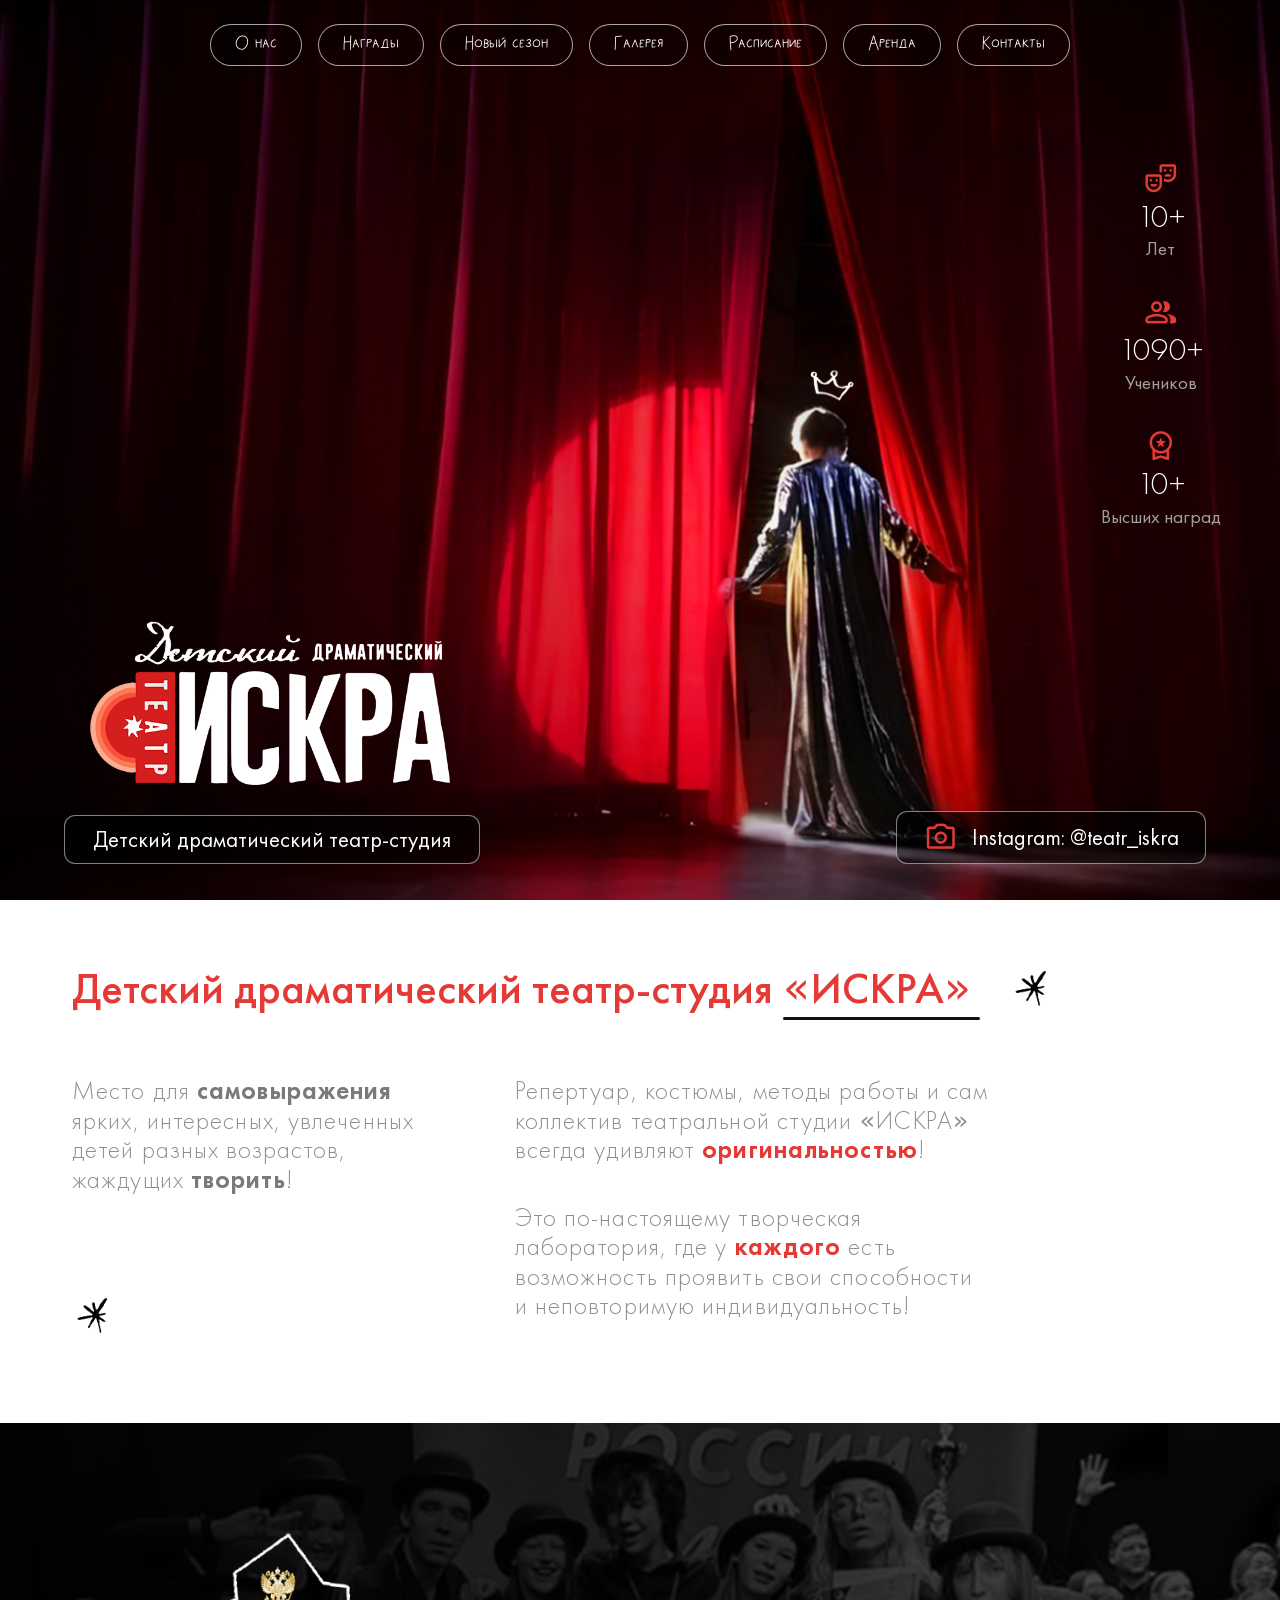
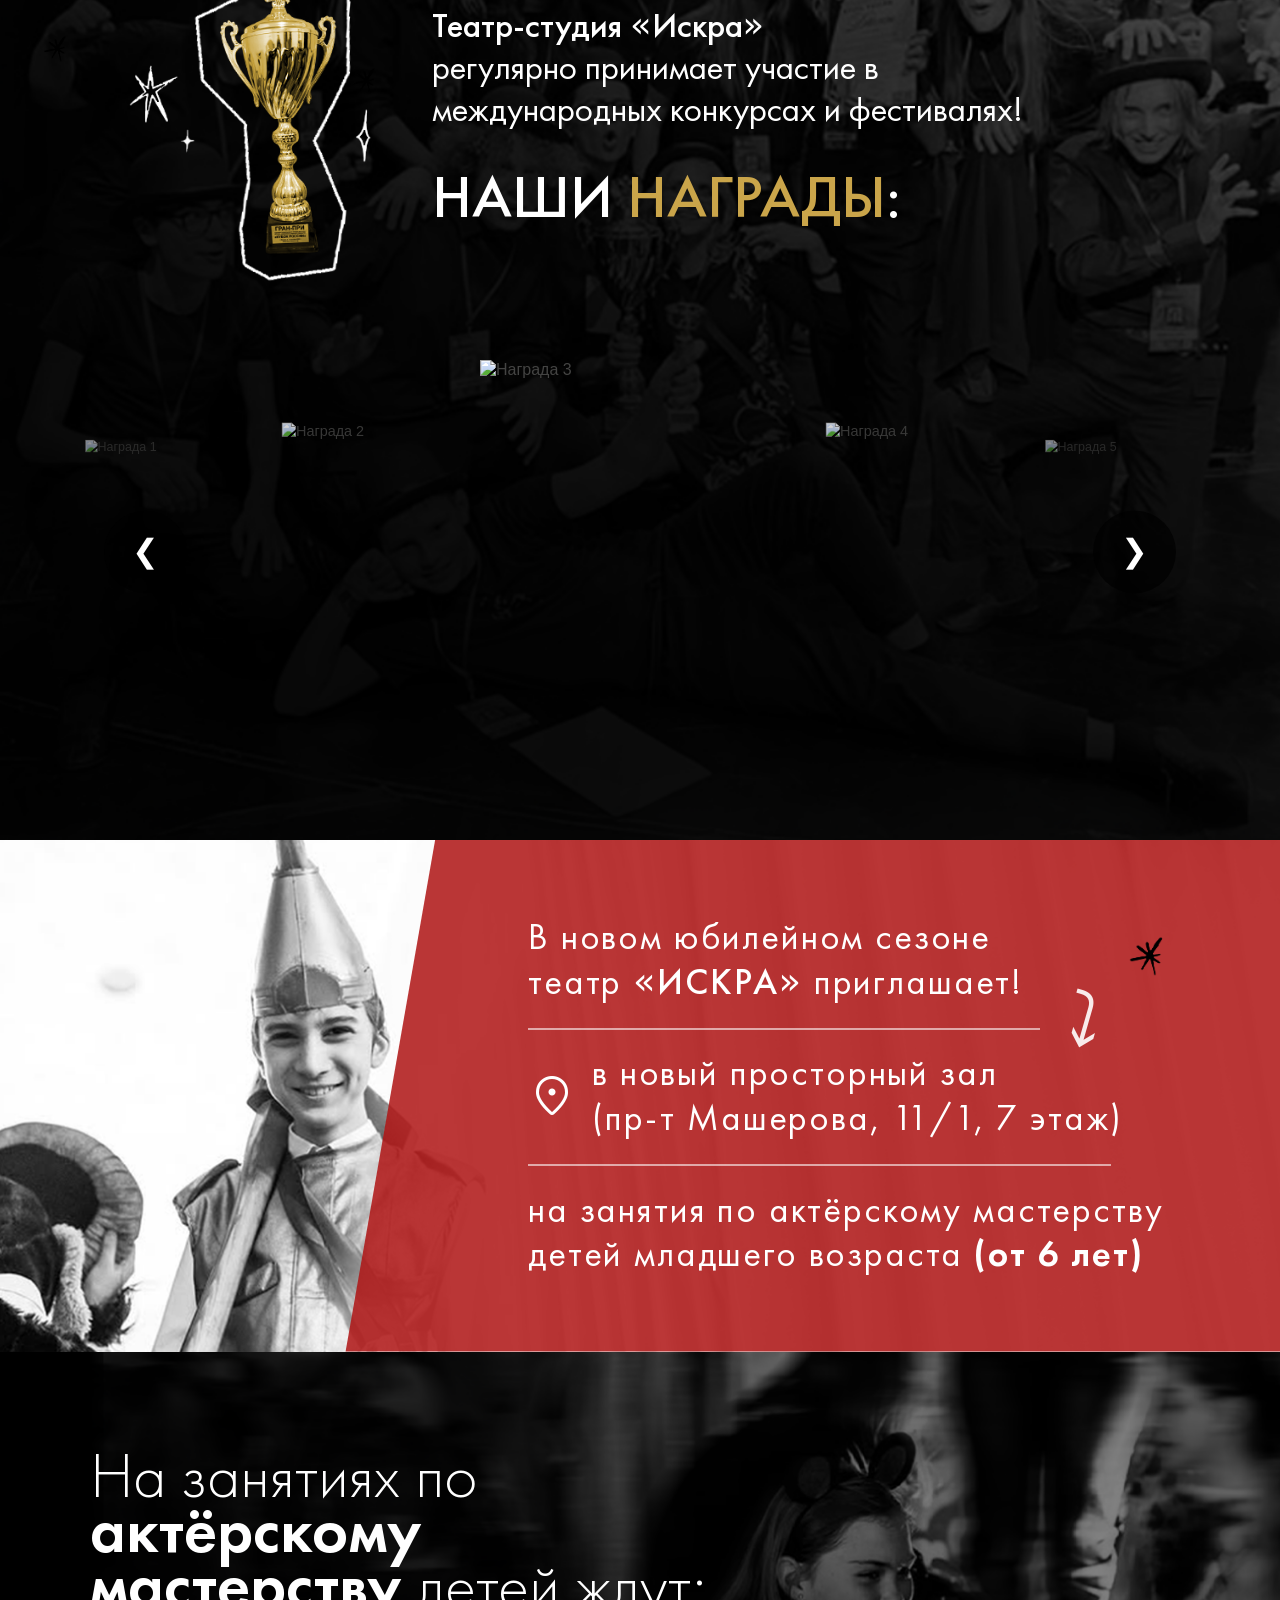
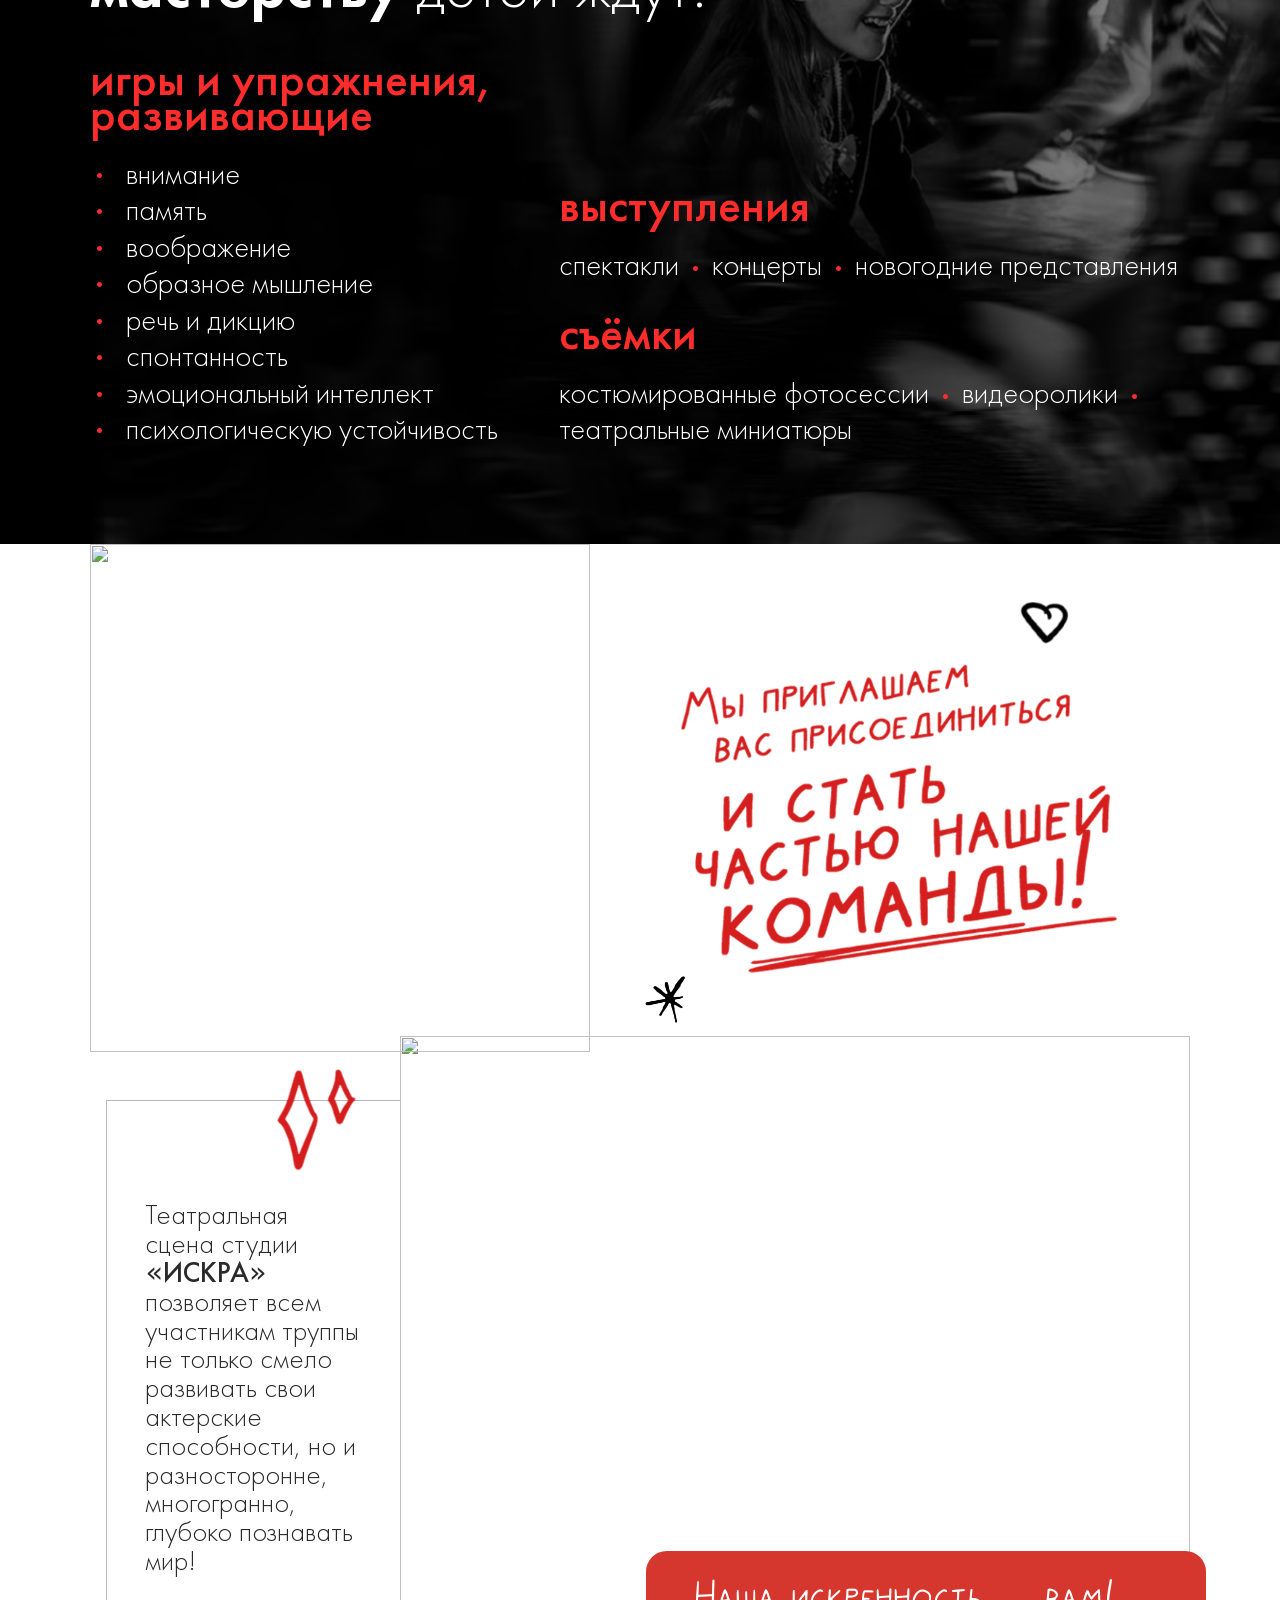
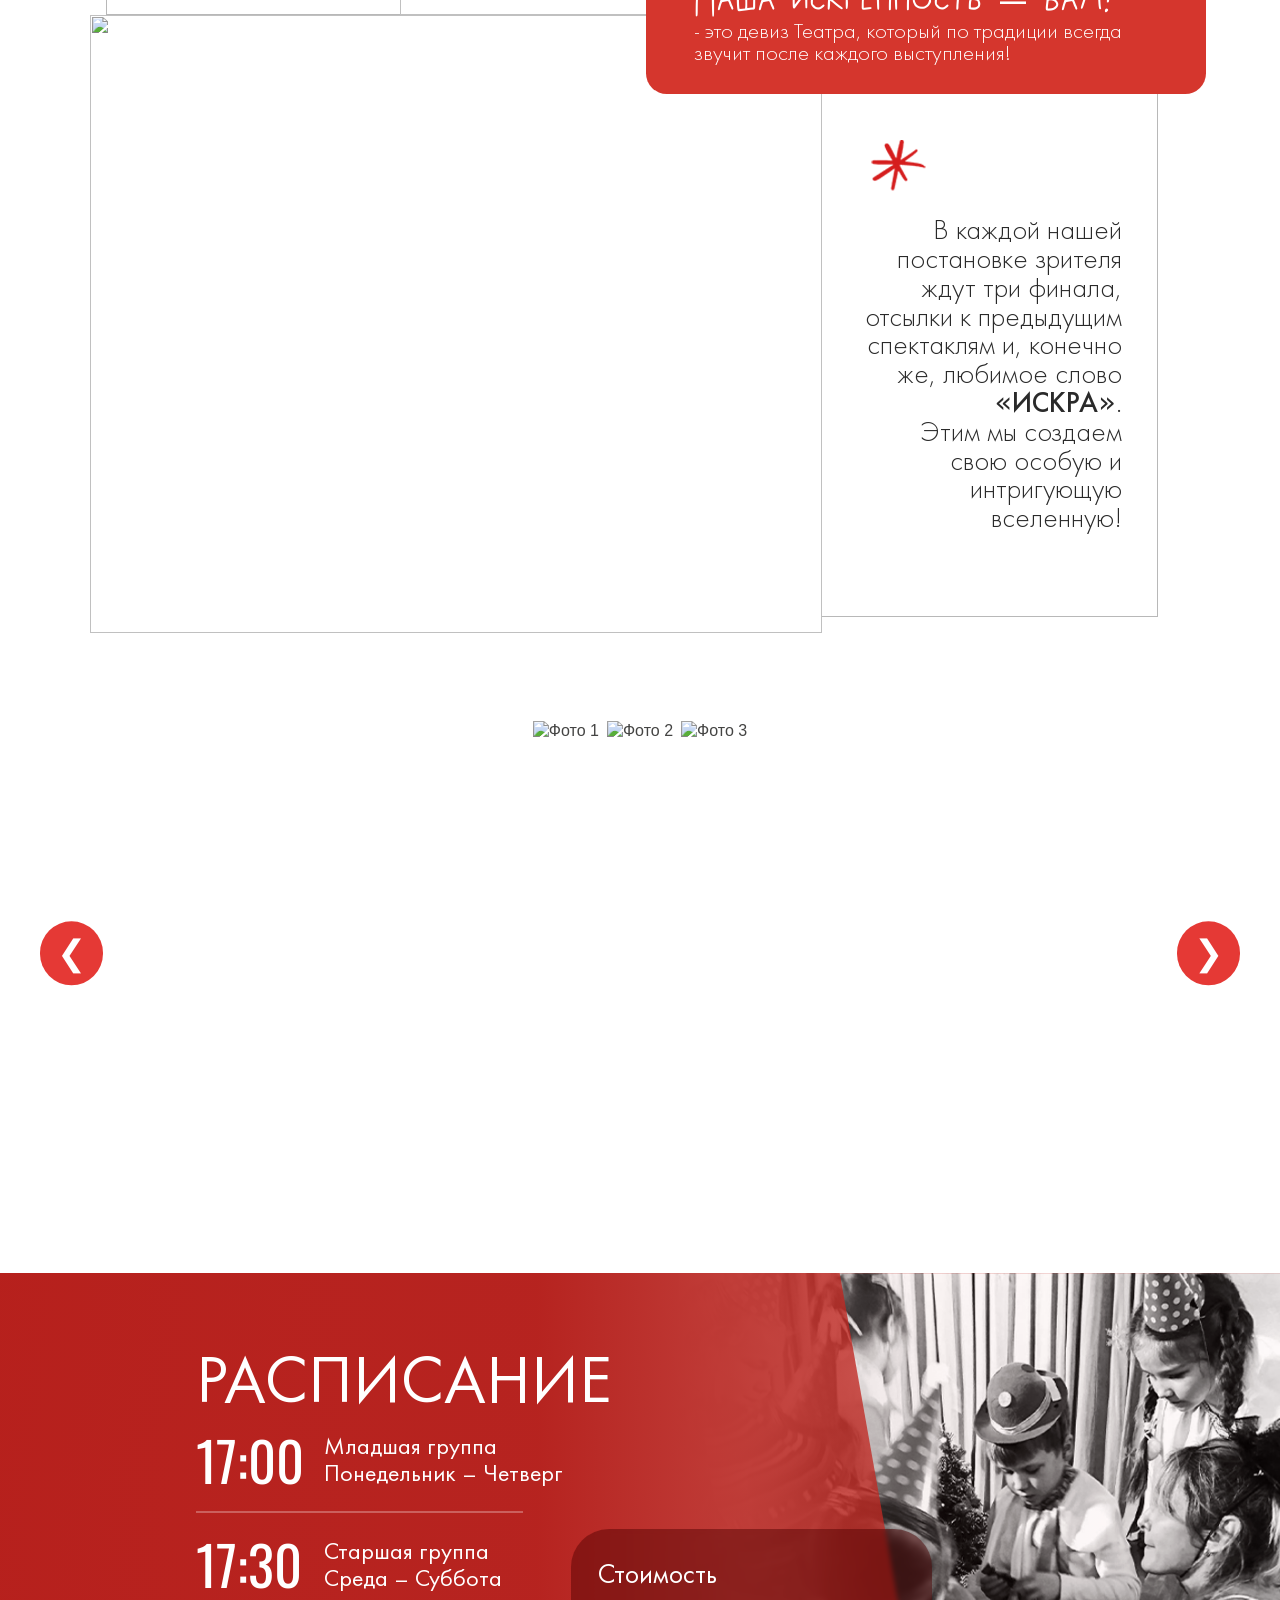
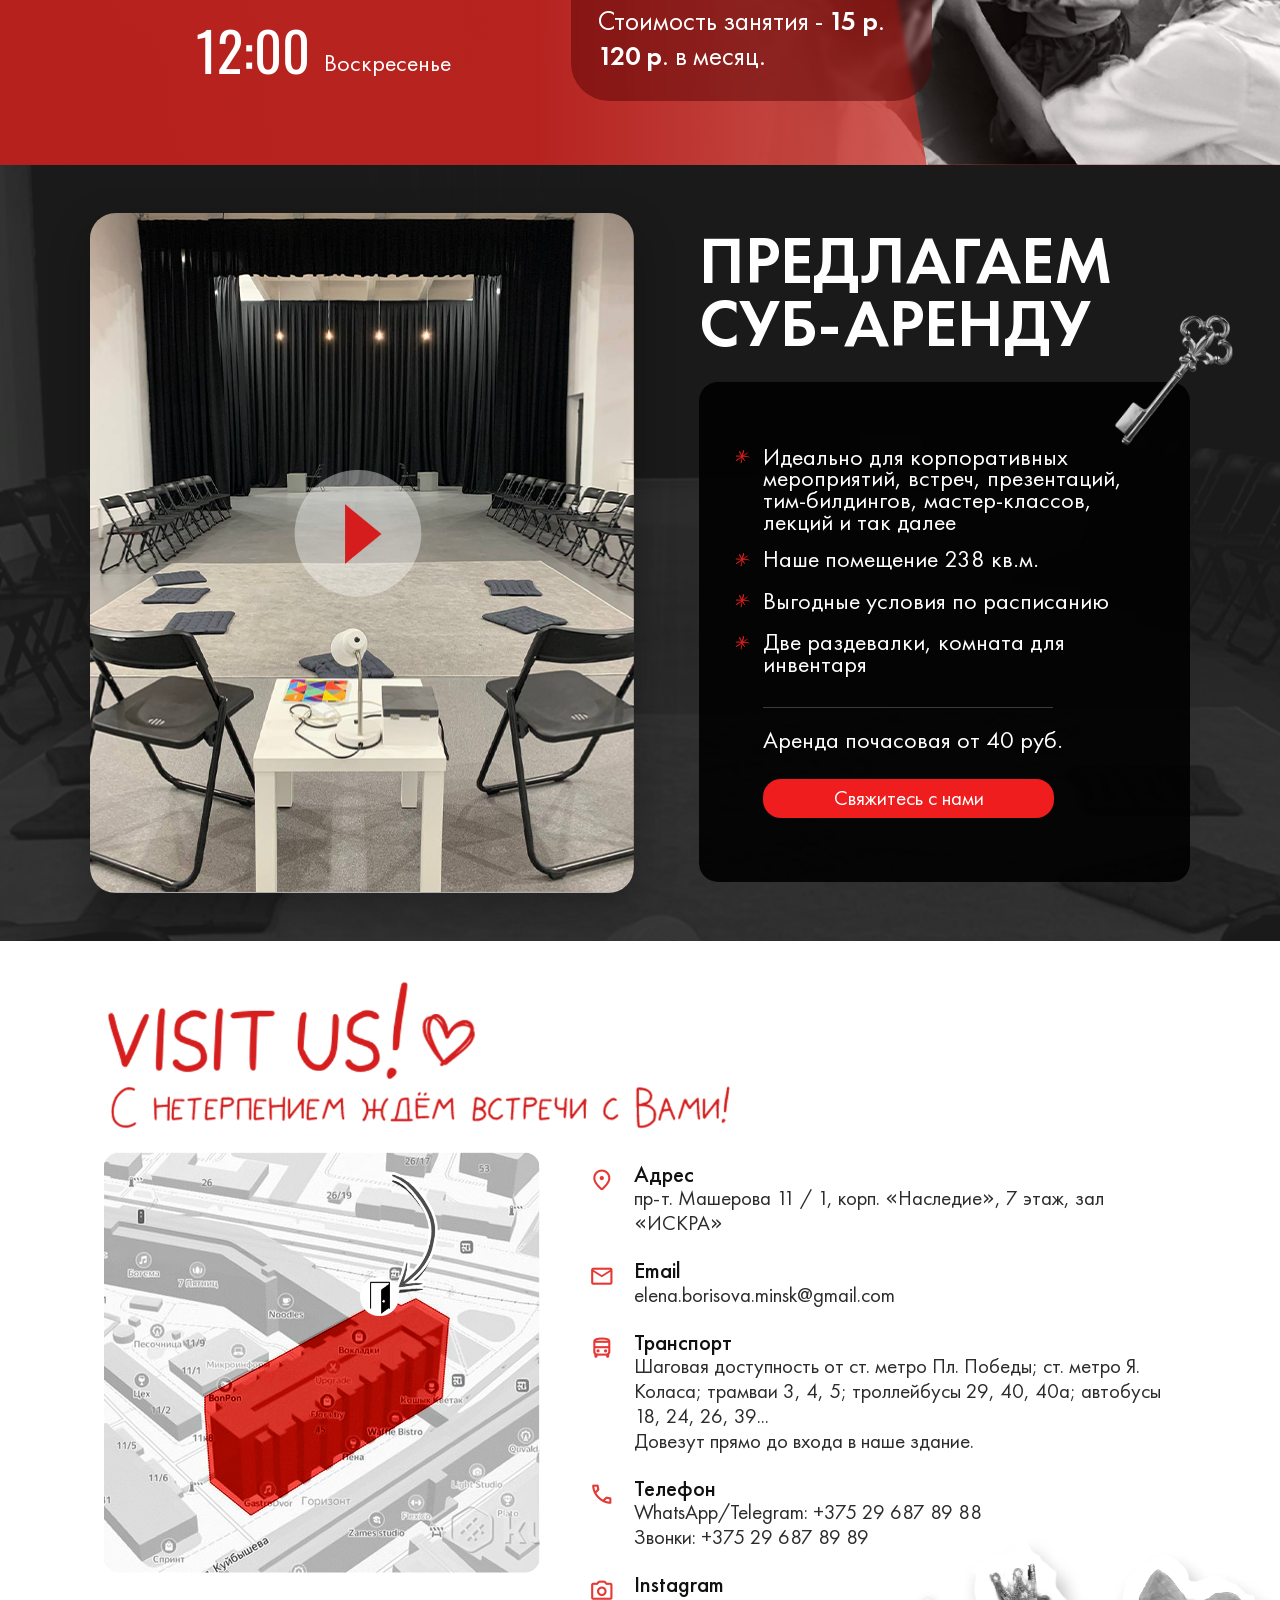
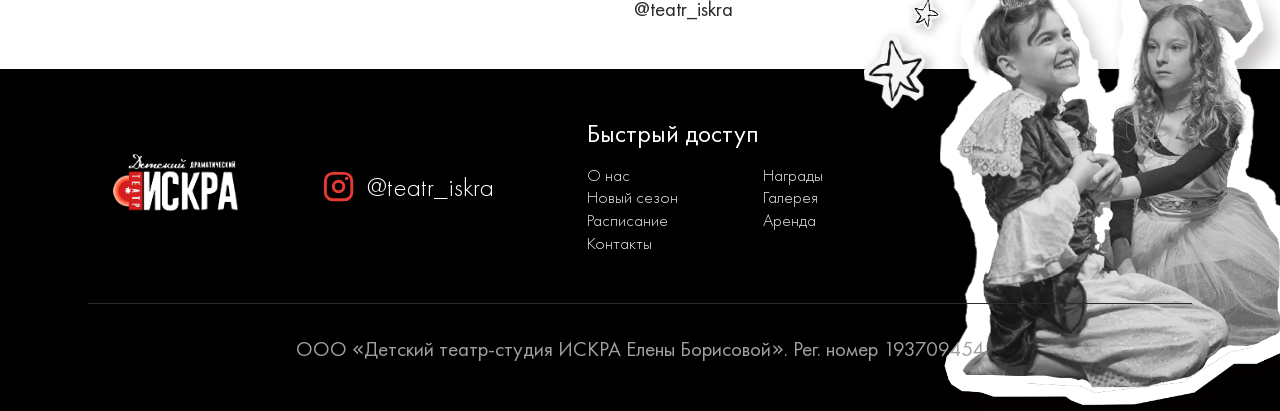
==== index.html @ 6c6f9fc9 "Minor update #28;" ====
<!DOCTYPE html>
<html lang="en">
<head>
    <meta charset="UTF-8">
    <meta name="viewport" content="width=device-width, initial-scale=1.0">

    <!-- SEO: описание, ключевые слова и индексация -->
    <meta name="description" content="Детский драматический театр-студия «ИСКРА» в Минске. Занятия по сценическому мастерству, спектакли, концерты, фотосессии, видеоролики, участие в фестивалях. Адрес: пр-т Машерова 11.">
    <meta name="keywords" content="театр-студия ИСКРА, детский театр Минск, драматическая студия для детей, театральные занятия для детей, театральный детский коллектив, детский драматический театр, детская театральная драматическая студия, детское театральное творчество, детское сценическое искусство, детское театральное развитие, детский театр, занятия театром для детей, детская театральная школа, детская театральная школа-студия, занятия сценическому искусству для детей, куда записать Ребёнка на занятия театром, детский театральный кружок, сценическое мастерство, спектакли для детей, концерты, новогодние представления, фотосессии, видеоролики, театральные миниатюры, актерское мастерство Минск, театральная школа, награды театра, участие в конкурсах и фестивалях, развитие детей дошкольного возраста, развитие детей младшего школьного возраста, кружки для дошкольников Минск, развитие креативности, развитие творческих способностей, развитие коммуникативной компетентности, психологическая устойчивость, развитие уверенности в себе, формирование самооценки, развитие памяти, развитие мышления, развитие речи, умение говорить, выступления на публике, развитие внимания, развитие личности ребенка, развитие коммуникативных способностей, развитие умения общаться, преодолеть трудности ребенка в общении, развитие личности, детские постановки, проспект Машерова 11, детские кружки Минск, творческое развитие детей, театр для подростков, театральная труппа">
    <meta name="robots" content="index, follow">

    <title>ISKRA</title>
    <link rel="icon" href="favicon.ico" type="image/x-icon">
    <link rel="stylesheet" href="style.css">
    <link href="https://fonts.googleapis.com/css2?family=Material+Symbols+Rounded:opsz,wght,FILL,GRAD@24,400,0,0" rel="stylesheet">
    <link href="https://fonts.googleapis.com/css2?family=Manrope:wght@400;600;700&family=Oswald:wght@600;700&display=swap" rel="stylesheet">

    <link rel="preload" href="fonts/FuturaCyrillicBook.ttf" as="font" type="font/ttf" crossorigin>
    <link rel="preload" href="fonts/FuturaCyrillicMedium.ttf" as="font" type="font/ttf" crossorigin>
    <link rel="preload" href="fonts/KoskoBold-Bold.ttf" as="font" type="font/ttf" crossorigin>
</head>
<body>
    <div class="wrapper">
        <header class="topbar" id="topbar">
            <a class="topbar__ig" href="https://instagram.com/teatr_iskra" target="_blank" rel="noopener">
                <span class="topbar__ig-icon mi">photo_camera</span>
                <span class="topbar__ig-text">Instagram: @teatr_iskra</span>
            </a>

            <button
                    class="topbar__menu-btn"
                    id="menuToggle"
                    type="button"
                    aria-label="Открыть меню"
                    aria-expanded="false"
                    aria-controls="mobileMenu"
            >
                <span></span>
                <span></span>
                <span></span>
            </button>
        </header>

        <nav class="topbar__nav" id="mobileMenu" aria-label="Главное меню" hidden>
            <a href="#about">О нас</a>
            <a href="#awards">Награды</a>
            <a href="#invitation">Новый сезон</a>
            <a href="#gallery">Галерея</a>
            <a href="#schedule">Расписание</a>
            <a href="#rent">Аренда</a>
            <a href="#contact">Контакты</a>
        </nav>

        <section class="hero" id="home">
            <div class="hero__inner container">
                <nav class="hero__menu" aria-label="Главное меню">
                    <a href="#about" class="hero__menu-link">О нас</a>
                    <a href="#awards" class="hero__menu-link">Награды</a>
                    <a href="#invitation" class="hero__menu-link">Новый сезон</a>
                    <a href="#gallery" class="hero__menu-link">Галерея</a>
                    <a href="#schedule" class="hero__menu-link">Расписание</a>
                    <a href="#rent" class="hero__menu-link">Аренда</a>
                    <a href="#contact" class="hero__menu-link">Контакты</a>
                </nav>

                <ul class="hero-stats" aria-label="Факты о студии">
                    <li class="stat">
                        <span class="stat__icon mi" aria-hidden="true">theater_comedy</span>
                        <div class="stat__num">10+</div>
                        <div class="stat__label">Лет</div>
                    </li>

                    <li class="stat">
                        <span class="stat__icon mi" aria-hidden="true">group</span>
                        <div class="stat__num">1090+</div>
                        <div class="stat__label">Учеников</div>
                    </li>

                    <li class="stat">
                        <span class="stat__icon mi" aria-hidden="true">workspace_premium</span>
                        <div class="stat__num">10+</div>
                        <div class="stat__label">Высших наград</div>
                    </li>
                </ul>

                <div class="hero-brand">
                    <img class="hero-brand__logo" src="img/logo.png" alt="Детский драматический театр-студия «ИСКРА»">
                    <div class="hero-brand__tag chip-xl">Детский драматический театр-студия</div>
                </div>

                <a href="https://instagram.com/teatr_iskra" target="_blank" rel="noopener" class="hero-social chip-xl">
                    <span class="hero-social__icon mi">photo_camera</span>
                    <span>Instagram: @teatr_iskra</span>
                </a>
            </div>
        </section>

        <section class="about" id="about">
            <div class="container">
                <div class="about__title-wrap">
                    <h2 class="about__title">Детский драматический театр-студия <span class="about__title-accent">«ИСКРА»</span>
                        <img class="about__star about__star--top" src="img/star.png" alt="" aria-hidden="true">
                    </h2>
                </div>

                <div class="about__content">
                    <div class="about__col about__col--left">
                        <p>
                            Место для <strong>самовыражения</strong><br>
                            ярких, интересных, увлеченных<br>
                            детей разных возрастов,<br>
                            жаждущих <strong>творить</strong>!
                        </p>
                    </div>

                    <div class="about__col about__col--right">
                        <p>
                            Репертуар, костюмы, методы работы и сам<br>
                            коллектив театральной студии «ИСКРА»<br>
                            всегда удивляют <span class="about__text-accent">оригинальностью</span>!
                        </p>

                        <p>
                            Это по-настоящему творческая<br>
                            лаборатория, где у <span class="about__text-accent">каждого</span> есть<br>
                            возможность проявить свои способности<br>
                            и неповторимую индивидуальность!
                        </p>
                    </div>

                    <div class="about__art">
                        <img class="about__lamp" src="img/IskraFlashlightVol3.png" alt="" aria-hidden="true">
                    </div>

                    <img class="about__star about__star--bottom" src="img/star.png" alt="" aria-hidden="true">
                </div>
            </div>
        </section>

        <section class="awards" id="awards">
            <div class="container">
                <div class="awards__inner">
                    <div class="awards__top">
                        <div class="awards__cup-wrap">
                            <img class="awards__cup" src="img/cup.png" alt="" aria-hidden="true">
                            <img class="awards__spark awards__spark--left" src="img/star.png" alt="" aria-hidden="true">
                            <img class="awards__spark awards__spark--right" src="img/star.png" alt="" aria-hidden="true">
                        </div>

                        <div class="awards__text">
                            <p class="awards__lead"><span>Театр-студия «Искра»</span><br>
                                регулярно принимает участие в<br>
                                международных конкурсах и фестивалях!
                            </p>
                            <h2 class="awards__title">НАШИ <span>НАГРАДЫ</span>:</h2>
                        </div>
                    </div>
                    <div class="awards__carousel-wrap">
                        <button class="awards__arrow awards__arrow--prev" type="button" aria-label="Предыдущая награда">
                            &#10094;
                        </button>

                        <div class="awards__carousel" id="awardsCarousel">
                            <div class="awards__track" id="awardsTrack">
                                <img src="img/11.jpg" alt="Награда 1" class="awards__slide">
                                <img src="img/12.jpg" alt="Награда 2" class="awards__slide">
                                <img src="img/13.jpg" alt="Награда 3" class="awards__slide">
                                <img src="img/14.jpg" alt="Награда 4" class="awards__slide">
                                <img src="img/15.jpg" alt="Награда 5" class="awards__slide">
                                <img src="img/16.jpg" alt="Награда 6" class="awards__slide">
                                <img src="img/17.jpg" alt="Награда 7" class="awards__slide">
                                <img src="img/18.jpg" alt="Награда 8" class="awards__slide">
                                <img src="img/19.jpg" alt="Награда 9" class="awards__slide">
                                <img src="img/20.jpg" alt="Награда 10" class="awards__slide">
                                <img src="img/21.jpg" alt="Награда 11" class="awards__slide">
                            </div>
                        </div>

                        <button class="awards__arrow awards__arrow--next" type="button" aria-label="Следующая награда">
                            &#10095;
                        </button>
                    </div>
                </div>
            </div>
        </section>

        <section class="invitation" id="invitation">
            <div class="container">
                <div class="invitation__content">
                    <div class="invitation__text">
                        <img class="invitation__star" src="img/star.png" alt="" aria-hidden="true">
                        В новом юбилейном сезоне<br>
                        театр <span>«ИСКРА»</span> приглашает!
                        <div class="invitation__arrow" aria-hidden="true">⤵</div>
                    </div>

                    <div class="invitation__divider"></div>

                    <div class="invitation__location">
                        <span class="invitation__location-icon mi">location_on</span>
                        <div class="invitation__text">
                            в новый просторный зал<br>
                            (пр-т Машерова, 11/1, 7 этаж)
                        </div>
                    </div>

                    <div class="invitation__divider wide"></div>

                    <div class="invitation__text">
                        на занятия по актёрскому мастерству<br>
                        детей младшего возраста <strong>(от 6 лет)</strong>
                    </div>
                </div>
            </div>
        </section>

        <section class="invitation2" id="invitation2">
            <div class="container">
                <div class="invitation2__grid">
                    <div class="invitation2__cell invitation2__cell--title">
                        <h2 class="invitation2__title">
                            На занятиях по<br>
                            <strong>актёрскому<br> мастерству</strong> детей ждут:
                        </h2>
                    </div>

                    <div class="invitation2__cell invitation2__cell--left">
                        <h3 class="invitation2__subtitle">игры и упражнения,<br> развивающие</h3>

                        <ul class="invitation2__list">
                            <li>внимание</li>
                            <li>память</li>
                            <li>воображение</li>
                            <li>образное мышление</li>
                            <li>речь и дикцию</li>
                            <li>спонтанность</li>
                            <li>эмоциональный интеллект</li>
                            <li>психологическую устойчивость</li>
                        </ul>
                    </div>

                    <div class="invitation2__cell invitation2__cell--right">
                        <div class="invitation2__group">
                            <h3 class="invitation2__subtitle">выступления</h3>
                            <p class="invitation2__inline">
                                спектакли <span>•</span> концерты <span>•</span> новогодние представления
                            </p>
                        </div>

                        <div class="invitation2__group">
                            <h3 class="invitation2__subtitle">съёмки</h3>
                            <p class="invitation2__inline">
                                костюмированные фотосессии <span>•</span> видеоролики <span>•</span> театральные миниатюры
                            </p>
                        </div>
                    </div>
                </div>
            </div>
        </section>

        <section class="invitation3" id="invitation3">
            <div class="container">
                <div class="invitation3__grid grid_1">
                    <div class="invitation3__photo invitation3__photo--top">
                        <img src="img/IskraPhoto3.jpg" alt="">
                    </div>

                    <div class="invitation3__hero">
                        <img class="invitation3__title-img" src="img/titleInv.png" alt="Мы приглашаем вас присоединиться и стать частью нашей команды!">
                        <img class="invitation3__heart" src="img/heart.png" alt="" aria-hidden="true">
                        <img class="invitation3__star invitation3__star--black" src="img/star.png" alt="" aria-hidden="true">
                    </div>
                </div>

                <div class="invitation3__grid grid_2">
                    <div class="invitation3__card invitation3__card--left">
                        <img class="invitation3__rombs" src="img/2rombs.png" alt="" aria-hidden="true">
                        <div class="invitation3__card-text invitation3__card-text--left">
                            Театральная сцена студии <b>«ИСКРА»</b> позволяет всем участникам труппы не только смело развивать свои актерские способности, но и разносторонне, многогранно, глубоко познавать мир!
                        </div>
                    </div>

                    <div class="invitation3__photo invitation3__photo--middle">
                        <img src="img/IskraPhoto9.jpg" alt="">
                    </div>
                </div>

                <div class="invitation3__grid grid_4">
                    <div class="invitation3__pool"></div>
                    <div class="invitation3__banner">
                        <div class="invitation3__banner-title">Наша искренность — вам!</div>
                        <div class="invitation3__banner-text">- это девиз Театра, который по традиции всегда звучит после каждого выступления!</div>
                    </div>
                </div>

                <div class="invitation3__grid grid_3">
                    <div class="invitation3__photo invitation3__photo--bottom">
                        <img src="img/IskraPhoto13.jpg" alt="">
                    </div>

                    <div class="invitation3__card invitation3__card--right">
                        <img class="invitation3__star invitation3__star--red" src="img/star-red.png" alt="" aria-hidden="true">
                        <div class="invitation3__card-text invitation3__card-text--right">
                            В каждой нашей постановке зрителя ждут три финала, отсылки к предыдущим спектаклям и, конечно же, любимое слово <b>«ИСКРА»</b>.<br>
                            Этим мы создаем свою особую и интригующую вселенную!
                        </div>
                    </div>
                </div>
            </div>
        </section>

        <section class="gallery" id="gallery">
            <div class="container">
                <div class="gallery__viewport-wrap">
                    <button class="gallery__arrow gallery__arrow--prev" type="button" aria-label="Предыдущее фото">
                        &#10094;
                    </button>

                    <div class="gallery__viewport">
                        <div class="gallery__track" id="galleryTrack">
                            <img src="img/IskraPhoto1.jpg" alt="Фото 1" class="gallery__slide">
                            <img src="img/IskraPhoto2.jpg" alt="Фото 2" class="gallery__slide">
                            <img src="img/IskraPhoto3.jpg" alt="Фото 3" class="gallery__slide">
                            <img src="img/IskraPhoto4.jpg" alt="Фото 4" class="gallery__slide">
                            <img src="img/IskraPhoto5.jpg" alt="Фото 5" class="gallery__slide">
                            <img src="img/IskraPhoto6.jpg" alt="Фото 6" class="gallery__slide">
                            <img src="img/IskraPhoto7.jpg" alt="Фото 7" class="gallery__slide">
                            <img src="img/IskraPhoto8.jpg" alt="Фото 8" class="gallery__slide">
                            <img src="img/IskraPhoto9.jpg" alt="Фото 9" class="gallery__slide">
                            <img src="img/IskraPhoto10.jpg" alt="Фото 10" class="gallery__slide">
                            <img src="img/IskraPhoto11.jpg" alt="Фото 11" class="gallery__slide">
                            <img src="img/IskraPhoto12.jpg" alt="Фото 12" class="gallery__slide">
                            <img src="img/IskraPhoto13.jpg" alt="Фото 13" class="gallery__slide">
                            <img src="img/IskraPhoto14.jpg" alt="Фото 14" class="gallery__slide">
                            <img src="img/IskraPhoto15.jpg" alt="Фото 15" class="gallery__slide">
                            <img src="img/IskraPhoto16.jpg" alt="Фото 16" class="gallery__slide">
                            <img src="img/IskraPhoto17.jpg" alt="Фото 17" class="gallery__slide">
                            <img src="img/IskraPhoto18.jpg" alt="Фото 18" class="gallery__slide">
                            <img src="img/IskraPhoto19.jpg" alt="Фото 19" class="gallery__slide">
                            <img src="img/IskraPhoto20.jpg" alt="Фото 20" class="gallery__slide">
                            <img src="img/IskraPhoto21.jpg" alt="Фото 21" class="gallery__slide">
                            <img src="img/IskraPhoto22.jpg" alt="Фото 22" class="gallery__slide">
                            <img src="img/IskraPhoto23.jpg" alt="Фото 23" class="gallery__slide">
                            <img src="img/IskraPhoto24.jpg" alt="Фото 24" class="gallery__slide">
                            <img src="img/IskraPhoto25.jpg" alt="Фото 25" class="gallery__slide">
                            <img src="img/IskraPhoto26.jpg" alt="Фото 26" class="gallery__slide">
                            <img src="img/IskraPhoto27.jpg" alt="Фото 27" class="gallery__slide">
                            <img src="img/IskraPhoto28.jpg" alt="Фото 28" class="gallery__slide">
                            <img src="img/IskraPhoto29.jpg" alt="Фото 29" class="gallery__slide">
                            <img src="img/IskraPhoto30.jpg" alt="Фото 30" class="gallery__slide">
                        </div>
                    </div>

                    <button class="gallery__arrow gallery__arrow--next" type="button" aria-label="Следующее фото">
                        &#10095;
                    </button>
                </div>
            </div>
        </section>

        <section class="schedule" id="schedule">
            <div class="container">
                <h2 class="schedule__title">РАСПИСАНИЕ</h2>

                <div class="schedule__row schedule__row--wide">
                    <div class="schedule__time">17:00</div>
                    <div class="schedule__text">
                        Младшая группа<br>Понедельник – Четверг
                    </div>
                </div>

                <div class="schedule__divider"></div>

                <div class="schedule__row">
                    <div class="schedule__time">17:30</div>
                    <div class="schedule__text">
                        Старшая группа<br>Среда – Суббота
                    </div>
                </div>

                <div class="schedule__row">
                    <div class="schedule__time">12:00</div>
                    <div class="schedule__text"><br>Воскресенье</div>
                </div>

                <div class="schedule__price">
                    <div class="schedule__price-title">Стоимость</div>
                    <div class="schedule__price-text">
                        Стоимость занятия - <b>15 р</b>.<br>
                        <b>120 р</b>. в месяц.
                    </div>
                </div>
            </div>
        </section>

        <section class="rent" id="rent">
            <div class="container">
                <div class="rent__grid">
                    <div class="rent__media">
                        <video class="rent__video"
                            id="rentVideo"
                            src="img/Zal.mp4"
                            poster="img/Zal-poster.png"
                            preload="metadata"
                            playsinline
                        ></video>

                        <button class="rent__play" id="rentPlay" type="button" aria-label="Воспроизвести видео">
                            <span class="rent__play-circle"></span>
                        </button>
                    </div>

                    <div class="rent__content">
                        <h2 class="rent__title">ПРЕДЛАГАЕМ<br>СУБ-АРЕНДУ</h2>

                        <div class="rent__card">
                            <img class="rent__key" src="img/key.png" alt="" aria-hidden="true">

                            <ul class="rent__list">
                                <li>
                                    <img src="img/star-red.png" alt="" aria-hidden="true">
                                    <span>Идеально для корпоративных мероприятий, встреч, презентаций, тим-билдингов, мастер-классов, лекций и так далее</span>
                                </li>
                                <li>
                                    <img src="img/star-red.png" alt="" aria-hidden="true">
                                    <span>Наше помещение 238 кв.м.</span>
                                </li>
                                <li>
                                    <img src="img/star-red.png" alt="" aria-hidden="true">
                                    <span>Выгодные условия по расписанию</span>
                                </li>
                                <li>
                                    <img src="img/star-red.png" alt="" aria-hidden="true">
                                    <span>Две раздевалки, комната для инвентаря</span>
                                </li>
                            </ul>

                            <div class="rent__divider"></div>

                            <div class="rent__price">Аренда почасовая от 40 руб.</div>

                            <a href="#contact" class="rent__button">Свяжитесь с нами</a>
                        </div>
                    </div>
                </div>
            </div>
        </section>

        <section class="contact" id="contact">
            <div class="container">
                <div class="contact__header">
                    <img class="contact__title-img" src="img/visitus.png" alt="Visit us!">
                    <img class="contact__subtitle-img" src="img/subtitle.png" alt="С нетерпением ждём встречи с Вами!">
                </div>

                <div class="contact__grid">
                    <div class="contact__map-wrap">
                        <img class="contact__map" src="img/address.png" alt="Схема проезда к театру-студии ИСКРА">
                    </div>

                    <div class="contact__info">
                        <div class="contact__item">
                            <span class="contact__icon mi">location_on</span>
                            <div class="contact__item-content">
                                <div class="contact__label">Адрес</div>
                                <div class="contact__text">
                                    пр-т. Машерова 11 / 1, корп. «Наследие», 7 этаж, зал «ИСКРА»
                                </div>
                            </div>
                        </div>

                        <div class="contact__item">
                            <span class="contact__icon mi">mail</span>
                            <div class="contact__item-content">
                                <div class="contact__label">Email</div>
                                <a class="contact__link" href="mailto:elena.borisova.minsk@gmail.com">
                                    elena.borisova.minsk@gmail.com
                                </a>
                            </div>
                        </div>

                        <div class="contact__item">
                            <span class="contact__icon mi">directions_bus</span>
                            <div class="contact__item-content">
                                <div class="contact__label">Транспорт</div>
                                <div class="contact__text">
                                    Шаговая доступность от ст. метро Пл. Победы; ст. метро Я. Коласа;
                                    трамваи 3, 4, 5; троллейбусы 29, 40, 40а; автобусы 18, 24, 26, 39...<br>
                                    Довезут прямо до входа в наше здание.
                                </div>
                            </div>
                        </div>

                        <div class="contact__item">
                            <span class="contact__icon mi">call</span>
                            <div class="contact__item-content">
                                <div class="contact__label">Телефон</div>
                                <div class="contact__text">
                                    WhatsApp/Telegram:
                                    <a class="contact__link small" href="tel:+375296878988">+375 29 687 89 88</a><br>
                                    Звонки:
                                    <a class="contact__link small" href="tel:+375296878989">+375 29 687 89 89</a>
                                </div>
                            </div>
                        </div>

                        <div class="contact__item">
                            <span class="contact__icon mi">photo_camera</span>
                            <div class="contact__item-content">
                                <div class="contact__label">Instagram</div>
                                <a class="contact__link" href="https://instagram.com/teatr_iskra" target="_blank" rel="noopener">
                                    @teatr_iskra
                                </a>
                            </div>
                        </div>
                    </div>
                </div>
            </div>
        </section>

        <div class="footer__decor" aria-hidden="true">
            <img src="img/star-1.png" alt="" class="footer__star footer__star--big">
            <img src="img/star-2.png" alt="" class="footer__star footer__star--small">
            <img src="img/footer-1.png" alt="" class="footer__kids">
        </div>

        <footer class="site-footer">
            <div class="container">
                <div class="footer__top">
                    <div class="footer__brand">
                        <img src="img/logo.png" alt="ИСКРА — логотип" class="footer__logo">
                    </div>

                    <div class="footer__social">
                        <a class="ig" href="https://instagram.com/teatr_iskra" target="_blank" rel="noopener" aria-label="Instagram ИСКРА">
                            <svg width="2.2em" height="2.2em" viewBox="0 0 24 24" aria-hidden="true">
                                <rect x="3" y="3" width="18" height="18" rx="5" ry="5" fill="none" stroke="currentColor" stroke-width="2"/>
                                <circle cx="12" cy="12" r="3.6" fill="none" stroke="currentColor" stroke-width="2"/>
                                <circle cx="17.5" cy="6.5" r="1.2" fill="currentColor"/>
                            </svg>
                        </a>
                        <a class="ig-handle" href="https://instagram.com/teatr_iskra" target="_blank" rel="noopener">@teatr_iskra</a>
                    </div>

                    <nav class="footer__nav" aria-label="Быстрый доступ">
                        <h3 class="footer__title">Быстрый доступ</h3>
                        <ul class="footer__links">
                            <li><a href="#about">О нас</a></li>
                            <li><a href="#awards">Награды</a></li>
                            <li><a href="#invitation">Новый сезон</a></li>
                            <li><a href="#gallery">Галерея</a></li>
                            <li><a href="#schedule">Расписание</a></li>
                            <li><a href="#rent">Аренда</a></li>
                            <li><a href="#contact">Контакты</a></li>
                        </ul>
                    </nav>
                </div>

                <div class="footer__divider" aria-hidden="true"></div>

                <div class="footer__legal">
                    ООО «Детский театр-студия ИСКРА Елены Борисовой».&nbsp;Рег. номер 193709454
                </div>
            </div>
        </footer>
    </div>
    <script>
        (function () {
            const toggle = document.getElementById('menuToggle');
            const mobileMenu = document.getElementById('mobileMenu');

            if (!toggle || !mobileMenu) return;

            function closeMenu() {
                document.body.classList.remove('menu-open');
                toggle.setAttribute('aria-expanded', 'false');
                mobileMenu.hidden = true;
            }

            function openMenu() {
                document.body.classList.add('menu-open');
                toggle.setAttribute('aria-expanded', 'true');
                mobileMenu.hidden = false;
            }

            toggle.addEventListener('click', function () {
                const isOpen = document.body.classList.contains('menu-open');
                if (isOpen) {
                    closeMenu();
                } else {
                    openMenu();
                }
            });

            mobileMenu.querySelectorAll('a').forEach((link) => {
                link.addEventListener('click', function () {
                    closeMenu();
                });
            });

            document.addEventListener('keydown', function (e) {
                if (e.key === 'Escape') {
                    closeMenu();
                }
            });
        })();
    </script>
    <script>
        (function () {
            const track = document.getElementById('awardsTrack');
            if (!track) return;

            let slides = Array.from(track.querySelectorAll('.awards__slide'));
            const prevBtn = document.querySelector('.awards__arrow--prev');
            const nextBtn = document.querySelector('.awards__arrow--next');

            function render() {
                const mobile = window.innerWidth <= 800;

                slides.forEach((slide) => {
                    slide.classList.remove('is-active', 'is-near', 'is-far', 'is-hidden');
                });

                if (mobile) {
                    slides.forEach((slide, index) => {
                        if (index === 1) {
                            slide.classList.add('is-active');   // центральная
                        } else if (index === 0 || index === 2) {
                            slide.classList.add('is-near');     // по одной слева и справа
                        } else {
                            slide.classList.add('is-hidden');
                        }
                    });
                    return;
                }

                // desktop: центр = 3-й элемент массива
                slides.forEach((slide, index) => {
                    if (index === 2) {
                        slide.classList.add('is-active');
                    } else if (index === 1 || index === 3) {
                        slide.classList.add('is-near');
                    } else if (index === 0 || index === 4) {
                        slide.classList.add('is-far');
                    } else {
                        slide.classList.add('is-hidden');
                    }
                });
            }

            function next() {
                slides.push(slides.shift());
                slides.forEach(slide => track.appendChild(slide));
                render();
            }

            function prev() {
                slides.unshift(slides.pop());
                slides.forEach(slide => track.appendChild(slide));
                render();
            }

            nextBtn?.addEventListener('click', next);
            prevBtn?.addEventListener('click', prev);

            window.addEventListener('resize', render);

            render();
        })();
    </script>
    <script>
        (function () {
            const track = document.getElementById('galleryTrack');
            if (!track) return;

            let slides = Array.from(track.querySelectorAll('.gallery__slide'));
            const prevBtn = document.querySelector('.gallery__arrow--prev');
            const nextBtn = document.querySelector('.gallery__arrow--next');

            function render() {
                slides.forEach((slide) => {
                    slide.classList.remove('is-active', 'is-near', 'is-hidden');
                });

                slides.forEach((slide, index) => {
                    if (index === 1) {
                        slide.classList.add('is-active');
                    } else if (index === 0 || index === 2) {
                        slide.classList.add('is-near');
                    } else {
                        slide.classList.add('is-hidden');
                    }
                });
            }

            function next() {
                slides.push(slides.shift());
                slides.forEach(slide => track.appendChild(slide));
                render();
            }

            function prev() {
                slides.unshift(slides.pop());
                slides.forEach(slide => track.appendChild(slide));
                render();
            }

            nextBtn?.addEventListener('click', next);
            prevBtn?.addEventListener('click', prev);

            render();
        })();
    </script>
    <script>
        (function () {
            const video = document.getElementById('rentVideo');
            const playBtn = document.getElementById('rentPlay');
            const media = playBtn?.closest('.rent__media');

            if (!video || !playBtn || !media) return;

            playBtn.addEventListener('click', async function () {
                try {
                    video.setAttribute('controls', 'controls');
                    await video.play();
                    media.classList.add('is-playing');
                } catch (e) {
                    console.error('Не удалось запустить видео', e);
                }
            });

            video.addEventListener('pause', function () {
                if (video.currentTime < 0.2 || video.ended) {
                    media.classList.remove('is-playing');
                }
            });

            video.addEventListener('ended', function () {
                media.classList.remove('is-playing');
            });
        })();
    </script>
</body>
</html>
---- style.css ----
html {
    font-size: 1em;
}
@media (max-width: 1024px) {
    html { font-size: 0.825em; }
}
@media (max-width: 800px) {
    html { font-size: 0.785em; }
}
@media (max-width: 600px) {
    html { font-size: 0.725em; }
}

/* ===== Futura Cyrillic (семейство с весами) ===== */
@font-face {
    font-family: "FuturaCyrillic";
    src: url("fonts/FuturaCyrillicLight.ttf") format("truetype");
    font-weight: 300;
    font-style: normal;
    font-display: swap;
}
@font-face {
    font-family: "FuturaCyrillic";
    src: url("fonts/FuturaCyrillicBook.ttf") format("truetype");
    font-weight: 400; /* Book ~= Regular */
    font-style: normal;
    font-display: swap;
}
@font-face {
    font-family: "FuturaCyrillic";
    src: url("fonts/FuturaCyrillicMedium.ttf") format("truetype");
    font-weight: 500;
    font-style: normal;
    font-display: swap;
}
@font-face {
    font-family: "FuturaCyrillic";
    src: url("fonts/FuturaCyrillicDemi.ttf") format("truetype");
    font-weight: 600;
    font-style: normal;
    font-display: swap;
}
@font-face {
    font-family: "FuturaCyrillic";
    src: url("fonts/FuturaCyrillicBold.ttf") format("truetype");
    font-weight: 700;
    font-style: normal;
    font-display: swap;
}
@font-face {
    font-family: "FuturaCyrillic";
    src: url("fonts/FuturaCyrillicExtraBold.ttf") format("truetype");
    font-weight: 800;
    font-style: normal;
    font-display: swap;
}
@font-face {
    font-family: "FuturaCyrillic";
    src: url("fonts/FuturaCyrillicHeavy.ttf") format("truetype");
    font-weight: 900;
    font-style: normal;
    font-display: swap;
}

/* ===== Kosko (дисплейная) ===== */
@font-face {
    font-family: "Kosko";
    src: url("fonts/KoskoRegular-Regular.ttf") format("truetype");
    font-weight: 400;
    font-style: normal;
    font-display: swap;
}
@font-face {
    font-family: "Kosko";
    src: url("fonts/KoskoBold-Bold.ttf") format("truetype");
    font-weight: 700;
    font-style: normal;
    font-display: swap;
}

/* ===== Токены (в em) ===== */
:root{
    /* палитра — быстро поменяем под итоговый макет */
    --c-bg: #000;          /* главный фон хиро/футера */
    --c-text: #ededed;     /* текст на тёмном */
    --c-dim: #a0a0a0;      /* приглушённый текст */
    --c-line: #2b2b2b;     /* разделитель */
    --c-accent: #e53935;   /* акцент/красный */
    --c-link: #ffffff;
    --c-red-alt: #ff2c2c;

    /* сетка и отступы (масштаб от body) */
    --space-0: 0; /* 0 */
    --space-1: .5em; /* 8 */
    --space-2: 1em; /* 16 */
    --space-3: 1.5em; /* 24 */
    --space-4: 2em; /* 32 */
    --space-5: 3em; /* 48 */
    --space-5-2: 4em; /* 64 */
    --space-6: 6em; /* 96 */
    --space-7: 11em; /* 176 */
    --gap: 1.2em;

    /* размеры контейнера */
    --container-max: 75em; /* ~1200px / 16px */
    --container-wide: 68.75em; /* 1100px / 16px */
    --container-avg: 50em; /* 800px / 16px */
    --container-min: 37.5em; /* 600px / 16px */

    --fs-sm: .875em;
    --fs-base: 1em; /* 16 */
    --fs-lg: 1.2em;

    --c-red: #b32924;       /* фон секции */
    --c-red-dark:#7f1f1b;   /* плашка стоимости */
    --c-white:#fff;
    --awards-gold: #caa54a;

    --ff-sans: "FuturaCyrillic", "Open Sans", system-ui, -apple-system, "Segoe UI", Roboto, "Helvetica Neue", Arial, sans-serif;
    --ff-display: "Kosko", "FuturaCyrillic", "Open Sans", Arial, sans-serif;

    --hero-bg: url('img/bg.png');
    --awards-bg: url('img/bg-awards.png');

    --invitation-bg: url('img/bg-invitation.png');
    --invitation-red: rgba(182, 24, 20, 0.82);
    --invitation-red-mobile: rgba(125, 0, 0, 0.68);

    --invitation2-bg: url('img/bg-invitation2.png');

    --invitation3-bg: #efefef;
    --invitation3-red: #d5362d;
    --invitation3-line: #b8b8b8;

    --schedule-bg: url('img/bg-schedule.png');
    --schedule-red: rgba(180, 24, 20, 0.88);
    --schedule-red-light: rgba(200, 48, 40, 0.78);
    --schedule-price-bg: rgba(80, 0, 0, 0.46);

    --rent-bg: url('img/bg-rent.png');

    --contact-bg: #efefef;
    --contact-text: #111;
    --contact-muted: #2c2c2c;
}

body {
    color: #444443;
    font-family: 'Open Sans', sans-serif;
    background-color: #fff;
    line-height: 1.3;
    margin: 0;
    position: relative;
    z-index: 0;
    -webkit-text-size-adjust: 100%;
}
* {
    box-sizing: border-box;
}
.wrapper {
    position: relative;
    width: 100%;
    height: 100%;
    overflow: hidden;
}

/* === Иконки (Material Symbols) === */
.mi {
    font-family: 'Material Symbols Rounded';
    font-weight: 400;
    font-style: normal;
    font-size: 1.6em;             /* масштаб от html */
    line-height: 1;
    display: inline-flex;
    align-items: center;
    justify-content: center;
    color: var(--c-accent);
    margin-right: .7em;
    transform: translateY(.05em); /* визуальный центр */
}

/* контейнер: одно центрирование + предсказуемые отступы */
.container{
    max-width: var(--container-max);
    margin: 0 auto;
    padding: var(--space-5) var(--space-0);
}

/* ===== MOBILE TOPBAR ===== */
.topbar {
    display: none;
}

.topbar__ig {
    display: inline-flex;
    align-items: center;
    gap: .5em;
    color: var(--c-white);
    text-decoration: none;
    font-family: var(--ff-sans);
    font-size: 1.5em;
    font-weight: 400;
}

.topbar__ig-icon {
    color: var(--c-accent);
    margin-right: 0;
    transform: none;
}

.topbar__menu-btn {
    width: var(--space-4);
    padding: 0;
    border: none;
    background: transparent;
    cursor: pointer;
    display: inline-flex;
    flex-direction: column;
    justify-content: center;
    gap: .35em;
}

.topbar__menu-btn span {
    display: block;
    width: 100%;
    height: .22em;
    border-radius: 999px;
    background: var(--c-white);
    transition: transform .25s ease, opacity .25s ease;
}

.topbar__menu-btn:hover span { background: var(--c-accent); }

/* трансформация в X */
body.menu-open .topbar__menu-btn span:nth-child(1) {
    transform: translateY(.57em) rotate(45deg);
}
body.menu-open .topbar__menu-btn span:nth-child(2) {
    opacity: 0;
}
body.menu-open .topbar__menu-btn span:nth-child(3) {
    transform: translateY(-.57em) rotate(-45deg);
}

/* ===== MOBILE OVERLAY MENU ===== */
.topbar__nav {
    position: fixed;
    inset: 0;
    z-index: 40;
    background: rgba(0,0,0,.72);
    backdrop-filter: blur(0.2em);
    display: flex;
    flex-direction: column;
    align-items: center;
    justify-content: center;
    padding-top: 5em;
}

.topbar__nav[hidden] {
    display: none;
}

.topbar__nav a {
    display: block;
    color: var(--c-white);
    text-decoration: none;
    font-family: var(--ff-sans);
    font-size: 3em;
    font-weight: 400;
    text-align: center;
    margin: .6em 0;
    transition: color .2s ease;
}

.topbar__nav a:hover {
    color: var(--c-accent);
}

/* ===== HERO + NAV ===== */

.hero {
    position: relative;
    min-height: 100vh;
    color: var(--c-white);
    isolation: isolate;
    background: center / cover no-repeat var(--c-bg);
    background-image: var(--hero-bg);
}

.hero__inner {
    position: relative;
    z-index: 1;
    height: 100vh;
}

/* ===== DESKTOP MENU ===== */
.hero__menu {
    position: absolute;
    top: var(--space-3);
    left: 50%;
    transform: translateX(-50%);
    display: flex;
    gap: var(--space-2);
    align-items: center;
    justify-content: center;
    white-space: nowrap;
}

.hero__menu-link {
    display: inline-flex;
    align-items: center;
    justify-content: center;
    min-height: 2.6em;
    padding: 0 var(--space-3);
    border: 1px solid rgba(255,255,255,.65);
    border-radius: 999px;
    background: rgba(0,0,0,.2);
    color: var(--c-white);
    text-decoration: none;
    font-family: var(--ff-display);
    font-size: var(--fs-base);
    font-weight: 500;
    transition: background-color .2s ease, color .2s ease, border-color .2s ease;
}

.hero__menu-link:hover {
    background: var(--c-accent);
    border-color: var(--c-accent);
    color: var(--c-white);
}

/* ===== HERO STATS ===== */
.hero-stats {
    list-style: none;
    margin: 0;
    padding: 0;
    position: absolute;
    right: 1.2em;
    top: 18vh;
    display: flex;
    flex-direction: column;
    gap: 2.1em;
}

.stat {
    display: grid;
    justify-items: center;
}

.hero-stats .stat__icon {
    color: var(--c-accent);
    display: inline-flex;
    align-items: center;
    justify-content: center;
}

.hero-stats .stat__icon.mi {
    font-size: 2.1em;
    margin-right: 0;
    transform: none;
    line-height: 1;
}

.stat__num {
    font-family: var(--ff-sans);
    font-size: 2em;
    font-weight: 200;
}

.stat__label {
    color: var(--c-dim);
    font-family: var(--ff-sans);
    font-size: var(--fs-lg);
    font-weight: 400;
}

/* ===== HERO BRAND ===== */
.hero-brand {
    position: absolute;
    left: var(--space-3);
    bottom: 4vh;
    display: grid;
    max-width: min(36em, 60vw);
}

.hero-brand__logo {
    display: block;
    width: min(26em, 55vw);
    height: auto;
}

.chip-xl {
    display: inline-flex;
    align-items: center;
    justify-content: center;
    padding: .4em .8em;
    border-radius: var(--space-1);
    border: 1px solid rgba(255,255,255,.5);
    background: rgba(0,0,0,.55);
    color: var(--c-white);
    font-family: var(--ff-sans);
    font-size: 1.4em;
    font-weight: 400;
}

.hero-social{
    position: absolute;
    right: var(--space-3);
    bottom: 4vh;
    display: inline-flex;
    align-items: center;
    gap: .6em;
    text-decoration: none;
    font-family: var(--ff-sans);
    font-size: 1.4em;
    font-weight: 400;
    color: var(--c-white);
    padding-inline: 1.2em;
}

.hero-social__icon.mi{
    margin-right: 0;
    transform: none;
    font-size: 1.5em;
    color: var(--c-accent);
}

/* ===== BREAKPOINT: когда меню не помещается ===== */
@media (max-width: 800px) {
    .hero__menu {
        display: none;
    }

    .topbar {
        position: fixed;
        inset: 0 0 auto 0;
        z-index: 50;
        display: flex;
        justify-content: space-between;
        align-items: center;
        height: var(--space-5-2);
        padding: 0 var(--space-3);
        background: rgba(0,0,0,.88);
    }

    .hero-stats {
        top: 8vh;
        right: .8em;
    }

    .hero-brand {
        text-align: center;
        max-width: 85vw;
    }

    .hero-brand__logo {
        width: min(20em, 85vw);
    }

    .chip-xl {
        background: rgba(0,0,0,.65);
    }

    .hero-social{
        display: none;
    }
}

/* ===== мелкая мобильная доводка ===== */
@media (max-width: 600px) {
    .topbar__nav a {
        font-size: 2.6em;
    }

    .hero-stats {
        gap: 1.7em;
    }

    .stat__num {
        font-size: 1.8em;
    }

    .stat__label {
        font-size: var(--fs-base);
    }
}

/* ===== ABOUT ===== */
.about {
    overflow: hidden;
}

.about .container {
    position: relative;
    padding: var(--space-5-2) var(--space-4);
}

.about__title-wrap {
    position: relative;
    margin-bottom: var(--space-5-2);
}

.about__title {
    margin: 0;
    color: var(--c-accent);
    font-family: var(--ff-sans);
    font-size: 2.75em;
    font-weight: 500;
    line-height: 1.1;
    letter-spacing: 0;
    position: relative;
    display: inline-block;
}

.about__title-accent {
    position: relative;
    display: inline-block;
}

.about__title-accent::after {
    content: "";
    position: absolute;
    left: 0;
    right: -0.2em;
    bottom: -0.18em;
    height: 0.08em;
    background: #111;
    border-radius: 999px;
}

.about__content {
    position: relative;
    display: grid;
    grid-template-columns: 1.5fr auto .7fr;
    gap: var(--space-3);
    align-items: start;
}

.about__col {
    color: #8f8f8f;
    font-family: var(--ff-sans);
    font-size: 1.6em;
    font-weight: 300;
    line-height: 1.15;
    letter-spacing: 1.1px;
    z-index: 1;
}

.about__col p {
    margin: 0 0 var(--space-3) 0;
}

.about__col strong {
    font-weight: 600;
    color: #7a7a7a;
}

.about__text-accent {
    color: var(--c-accent);
    font-weight: 600;
}

.about__art {
    position: relative;
    margin-left: -5em;
}

.about__lamp {
    position: absolute;
    left: 0;
    top: 0;
    width: 18em;
    display: block;
    z-index: 0;
}

.about__star {
    position: absolute;
    display: block;
    width: 3.4em;
    height: auto;
    object-fit: contain;
    opacity: 1;
}

.about__star--top {
    top: 0;
    right: -2em;
    width: 1.1em;
}

.about__star--middle {
    top: 10em;
    right: 19em;
    width: 2.6em;
}

.about__star--bottom {
    bottom: 1em;
    width: 3em;
}

@media (max-width: 1100px) {
    .about__star--top {
        right: -1.3em;
    }
}

/* ===== 601-800 ===== */
@media (max-width: 800px) {
    .about .container {
        padding: var(--space-6) var(--space-6);
    }

    .about__title {
        font-size: 2.8em;
        max-width: 100%;
    }

    .about__content {
        grid-template-columns: 1fr;
        gap: var(--space-0);
    }

    .about__col {
        font-size: 2.2em;
    }

    .about__art {
        min-height: 7em;
        margin-left: 0;
    }

    .about__lamp {
        right: -5em;
        top: -7em;
        width: 20em;
        left: unset;
    }

    .about__star--top {
        right: 2em;
        top: 5em;
    }

    .about__star--middle {
        display: none;
    }

    .about__star--bottom {
        left: 0.5em;
        bottom: 2em;
        width: 5em;
    }
}

/* ===== 600- ===== */
@media (max-width: 600px) {
    .about__title {
        font-size: 3.4em;
        line-height: 1.2;
    }

    .about__col {
        font-size: 2.1em;
    }

    .about__star--top {
        right: .2em;
    }
}

.awards {
    position: relative;
    background-image: var(--awards-bg);
    background-position: top right;
    background-size: cover;
    background-repeat: no-repeat;
    overflow: hidden;
}

.awards .container {
    position: relative;
    z-index: 1;
    padding-top: var(--space-6);
    padding-bottom: var(--space-6);
}

.awards__inner {
    position: relative;
}

/* верхняя часть */
.awards__top {
    display: grid;
    grid-template-columns: 30% 1fr;
    gap: var(--space-4);
    align-items: center;
    margin-bottom: var(--space-5);
}

.awards__cup-wrap {
    position: relative;
    width: 100%;
    display: flex;
    justify-content: flex-end;
}

.awards__cup {
    display: block;
    width: 18em;
    height: auto;
    position: relative;
    z-index: 1;
}

.awards__spark {
    position: absolute;
    width: 2.2em;
    height: auto;
    opacity: 1;
}

.awards__spark--left {
    left: 0;
    top: 7em;
}

.awards__spark--right {
    right: 1em;
    top: 9em;
}

.awards__text {
    color: var(--c-white);
}

.awards__lead {
    margin: 0 0 var(--space-2);
    font-family: var(--ff-sans);
    font-size: 2.2em;
    font-weight: 400;
    line-height: 1.2;
}

.awards__lead span {
    font-weight: 500;
}

.awards__title {
    margin: 0;
    font-family: var(--ff-sans);
    font-size: 3.8em;
    font-weight: 500;
    line-height: 1;
    color: var(--c-white);
}

.awards__title span {
    color: var(--awards-gold);
}

/* карусель */
.awards__carousel-wrap {
    position: relative;
    display: flex;
    align-items: center;
    justify-content: center;
    width: 100%;
}

.awards__carousel {
    width: 100%;
    overflow: hidden;
    display: flex;
    justify-content: center;
}

.awards__track {
    display: flex;
    align-items: center;
    justify-content: center;
    gap: var(--space-2);
    min-height: 24em;
    width: fit-content;
    margin: 0 auto;
}

.awards__slide {
    flex: 0 0 auto;
    display: block;
    width: 12em;
    height: 18em;
    object-fit: cover;
    transition: transform .35s ease, opacity .35s ease;
    opacity: .45;
    transform: scale(.78);
}

.awards__slide.is-hidden {
    display: none;
}

/* состояния */
.awards__slide.is-active {
    width: 20em;
    height: 24em;
    opacity: 1;
    transform: scale(1);
    z-index: 3;
}

.awards__slide.is-near {
    opacity: .82;
    transform: scale(.9);
}

.awards__slide.is-far {
    opacity: .55;
    transform: scale(.78);
}

.awards__slide.is-hidden {
    opacity: 0;
    transform: scale(.65);
}

/* стрелки */
.awards__arrow {
    position: absolute;
    top: 50%;
    transform: translateY(-50%);
    z-index: 5;
    width: 2.6em;
    height: 2.6em;
    border: none;
    border-radius: 50%;
    background: rgba(0, 0, 0, .72);
    color: var(--c-white);
    font-size: 2em;
    line-height: 1;
    cursor: pointer;
    display: flex;
    align-items: center;
    justify-content: center;
    transition: background-color .2s ease, color .2s ease;
}

.awards__arrow:hover {
    background: var(--c-accent);
}

.awards__arrow--prev {
    left: 2em;
}

.awards__arrow--next {
    right: 2em;
}

/* планшет */
@media (max-width: 1100px) {
    .awards__title {
        font-size: 3.2em;
    }

    .awards__slide.is-active {
        width: 17em;
        height: 21em;
    }

    .awards__track {
        gap: var(--space-1);
    }
}

/* mobile 800- */
@media (max-width: 800px) {
    .awards__top {
        grid-template-columns: .8fr 1.4fr;
        gap: var(--space-2);
        align-items: center;
        margin-bottom: var(--space-5);
        padding: var(--space-0) var(--space-3);
    }

    .awards__cup {
        width: 16em;
    }

    .awards__spark--left {
        left: -1em;
        top: 6em;
    }

    .awards__spark--right {
        right: 0;
        top: 8em;
    }

    .awards__lead {
        font-size: 2.0em;
    }

    .awards__title {
        font-size: 2.8em;
    }

    .awards__track {
        min-height: 21em;
    }

    .awards__slide.is-active {
        display: block;
        width: 19em;
        height: 24em;
        opacity: 1;
        transform: none;
        margin: 0 auto;
    }

    .awards__arrow {
        width: 2.8em;
        height: 2.8em;
        font-size: 2.2em;
        background: rgba(0, 0, 0, .92);
    }

    .awards__arrow--prev {
        left: 1.2em;
    }

    .awards__arrow--next {
        right: 1.2em;
    }
}

/* очень узкие */
@media (max-width: 600px) {
    .awards__slide.is-active {
        width: 16em;
        height: 21em;
    }
}

/* ===== INVITATION ===== */
.invitation {
    position: relative;
    overflow: hidden;
    background-image: var(--invitation-bg);
    background-position: -8em top;
    background-size: cover;
    background-repeat: no-repeat;
}

.invitation::before {
    content: "";
    position: absolute;
    inset: 0;
    background: rgba(175, 20, 20, .85);
    clip-path: polygon(34% 0, 100% 0, 100% 100%, 27% 100%);
    z-index: 0;
}

.invitation .container {
    position: relative;
    z-index: 1;
    min-height: 32em;
    display: flex;
    justify-content: flex-end;
    align-items: center;
}

.invitation__content {
    position: relative;
    width: 40.5em;
    color: var(--c-white);
    margin-right: 4em;
}

.invitation__star {
    position: absolute;
    top: .4em;
    right: 0;
    width: 1.4em;
    height: auto;
}

.invitation__text {
    font-family: var(--ff-sans);
    font-size: 2.3em;
    line-height: 1.2;
    font-weight: 400;
    letter-spacing: .05em;
    position: relative;
}

.invitation__text span {
    font-weight: 500;
}

.invitation__divider {
    height: 2px;
    background: rgba(255, 255, 255, 0.58);
    margin: var(--space-3) 0 var(--space-2);
    display: inline-block;
    width: 79%;
}

.invitation__divider.wide {
    width: 90%;
}

.invitation__location {
    display: grid;
    grid-template-columns: auto 1fr;
    gap: var(--space-2);
    align-items: center;
}

.invitation__location-icon {
    font-size: 3em;
    color: var(--c-white);
    margin-right: 0;
    transform: none;
    line-height: 1;
}

.invitation__arrow {
    position: absolute;
    top: 1.0em;
    right: 1em;
    font-size: 2em;
    line-height: 1;
    color: var(--c-white);
    opacity: .9;
    transform: rotate(16deg);
    font-family: var(--ff-display);
}

.invitation__text strong {
    font-weight: 600;
}

/* ===== 801-1100 ===== */
@media (max-width: 1100px) {
    .invitation::before {
        clip-path: polygon(26% 0, 100% 0, 100% 100%, 18% 100%);
    }

    .invitation .container {
        min-height: 30em;
    }

    .invitation__text {
        font-size: 2.0em;
    }

    .invitation__arrow {
        right: 2.4em;
    }

    .invitation__divider {
        width: 68%;
    }

    .invitation__divider.wide {
        width: 80%;
    }
}

/* ===== 800- ===== */
@media (max-width: 800px) {
    .invitation {
        background-size: auto;
    }

    .invitation::before {
        clip-path: none;
        background: rgba(182, 24, 20, 0.78);
    }

    .invitation .container {
        justify-content: flex-start;
        align-items: flex-end;
        min-height: 60em;
    }

    .invitation__content {
        width: 100%;
        max-width: 42em;
        background: var(--invitation-red-mobile);
        border-radius: 0 2em 2em 0;
        padding: var(--space-5) var(--space-4) var(--space-5) var(--space-5-2);
        backdrop-filter: blur(0.08em);
        margin-right: var(--space-0);
    }

    .invitation__text {
        font-size: 2em;
        line-height: 1.45;
    }

    .invitation__arrow {
        right: 1.2em;
        top: 1.2em;
    }

    .invitation__divider {
        width: 77%;
    }

    .invitation__divider.wide {
        width: 89%;
    }
}

/* ===== 600- ===== */
@media (max-width: 600px) {
    .invitation__content {
        padding-left: var(--space-6);
        margin-right: var(--space-0);
    }

    .invitation .container {
        min-height: 56em;
    }

    .invitation__location-icon {
        font-size: 2.7em;
    }

    .invitation__text {
        font-size: 1.8em;
        line-height: 1.4;
    }

    .invitation__arrow {
        right: 1.4em;
    }

    .invitation__divider {
        width: 76%;
    }

    .invitation__divider.wide {
        width: 87%;
    }
}

/* ===== INVITATION 2 ===== */
.invitation2 {
    position: relative;
    background-image: var(--invitation2-bg);
    background-position: center center;
    background-size: cover;
    background-repeat: no-repeat;
    overflow: hidden;
    color: var(--c-white);
}

.invitation2 .container {
    position: relative;
    z-index: 1;
    padding-top: var(--space-6);
    padding-bottom: var(--space-6);
}

/* ===== GRID 1 + (2,3) ===== */
.invitation2__grid {
    display: grid;
    grid-template-columns: 2fr 3fr;
    grid-template-areas:
        "title title"
        "left right";
    gap: var(--space-5);
    align-items: stretch;
    max-width: 1100px;
    margin: 0 auto;
}

.invitation2__cell--title {
    grid-area: title;
    text-align: left;
}

.invitation2__cell--left {
    grid-area: left;
    text-align: left;
}

.invitation2__cell--right {
    grid-area: right;
    display: flex;
    flex-direction: column;
    justify-content: end;
    text-align: left;
}

/* контент */
.invitation2__title {
    margin: 0;
    font-family: var(--ff-sans);
    font-size: 4.0em;
    font-weight: 300;
    line-height: 0.86;
    color: var(--c-white);
}

.invitation2__title strong {
    font-weight: 600;
}

.invitation2__subtitle {
    margin: 0 0 var(--space-1) 0;
    font-family: var(--ff-sans);
    font-size: 3.0em;
    font-weight: 500;
    line-height: 0.74;
    color: var(--c-red-alt);
}

.invitation2__list {
    list-style: none;
    margin: 0;
    padding: 0;
}

.invitation2__list li {
    position: relative;
    padding-left: 1.2em;
    font-family: var(--ff-sans);
    font-size: 1.9em;
    font-weight: 300;
    line-height: 1.2;
    color: var(--c-white);
}

.invitation2__list li::before {
    content: "•";
    position: absolute;
    left: 0;
    top: 0;
    color: var(--c-red-alt);
    font-size: .6em;
    line-height: 2.2;
}

.invitation2__group + .invitation2__group {
    margin-top: var(--space-4);
}

.invitation2__inline {
    margin: 0;
    font-family: var(--ff-sans);
    font-size: 1.9em;
    font-weight: 300;
    line-height: 1.2;
    color: var(--c-white);
}

.invitation2__inline span {
    color: var(--c-red-alt);
    font-size: .6em;
}

/* ===== 1100- ===== */
@media (max-width: 1100px) {
    .invitation2__grid {
        grid-template-columns: 1fr;
        grid-template-areas:
            "title"
            "left"
            "right";
        gap: var(--space-4);
        max-width: 800px;
    }

    .invitation2__cell--right {
        justify-content: start;
    }

    .invitation2__title {
        font-size: 3.2em;
    }

    .invitation2__subtitle {
        font-size: 2.4em;
    }

    .invitation2__list li,
    .invitation2__inline {
        font-size: 1.6em;
    }
}

/* ===== 800- ===== */
@media (max-width: 800px) {
    .invitation2__grid {
        max-width: 600px;
    }
}

/* ===== 600- ===== */
@media (max-width: 600px) {
    .invitation2__grid {
        max-width: 480px;
    }
}

/* ===== INVITATION 3 ===== */
.invitation3{
    overflow: hidden;
}

.invitation3 .container {
    padding-bottom: 0;
}

.invitation3__grid{
    position: relative;
    display: grid;
    gap: var(--space-0);
    max-width: var(--container-wide);
    margin: 0 auto;
    align-items: stretch;
}

.invitation3__grid.grid_1 {
    grid-template-columns: 1fr 1.2fr;
}

.invitation3__grid.grid_2 {
    grid-template-columns: 310px 1fr;
}

.invitation3__grid.grid_3 {
    grid-template-columns: 1fr 23em;
}

.invitation3__grid.grid_4 {
    grid-template-columns: 1fr 35em;
}

/* верхнее левое фото */
.invitation3__photo{
    position: relative;
}

.invitation3__photo img{
    position: absolute;
    inset: 0;
    width: 100%;
    height: 100%;
    object-fit: cover;
    object-position: center top;
    display: block;
}

.invitation3__photo--top{
    z-index: 3;
    overflow: hidden;
    min-height: 0;
    align-self: stretch;
    position: relative;
    margin: -3em 0 -1em;
}

/* верхняя правая белая плашка */
.invitation3__hero{
    position: relative;
    z-index: 1;
    display: flex;
    align-items: center;
    justify-content: center;
    padding: 2em;
}

.invitation3__title-img{
    width: 100%;
    height: auto;
    display: block;
}

.invitation3__heart{
    position: absolute;
    top: 0;
    right: 7em;
    width: 4em;
    height: auto;
}

.invitation3__star--black{
    position: absolute;
    left: 3em;
    bottom: 0;
    width: 4em;
    height: auto;
}

/* левая нижняя карточка */
.invitation3__card{
    position: relative;
    border: 1px solid var(--invitation3-line);
    border-width: 1px 0 1px 1px;
    z-index: 1;
}

.invitation3__card--left{
    margin-left: 1em;
    margin-top: 4em;
    padding: 6.3em 2.4em 2.4em 2.4em;
}

.invitation3__rombs{
    position: absolute;
    top: -3.1em;
    right: 8%;
    width: 8em;
    height: auto;
}

.invitation3__card-text{
    font-family: var(--ff-sans);
    color: #2a2a2a;
    font-size: 1.8em;
    line-height: 1;
    font-weight: 200;
}

.invitation3__card-text b{
    font-weight: 500;
}

/* центральное фото */
.invitation3__photo--middle{
    grid-column: 2;
    z-index: 2;
    overflow: hidden;
    min-height: 0;
    align-self: stretch;
    position: relative;
}

/* баннер поверх центрального фото */
.invitation3__banner{
    position: absolute;
    right: -1em;
    z-index: 3;
    background: var(--invitation3-red);
    color: #fff;
    border-radius: 1.3em;
    padding: 1.8em 3em;
    width: 35em;
    margin-top: -4em;
}

.invitation3__banner-title{
    font-family: var(--ff-display);
    font-size: 2.5em;
    line-height: 1;
}

.invitation3__banner-text{
    font-family: var(--ff-sans);
    font-size: 1.4em;
    line-height: 1;
    font-weight: 200;
}

/* нижнее левое фото */
.invitation3__photo--bottom{
    grid-column: 1;
    z-index: 2;
    overflow: hidden;
    min-height: 0;
    align-self: stretch;
    position: relative;
}

/* правая нижняя карточка */
.invitation3__card--right{
    grid-column: 2;
    padding: 12.5em 2.2em 5.2em 2.2em;
    border-width: 1px 1px 1px 0;
    display: flex;
    flex-direction: row;
    justify-content: flex-end;
    margin-bottom: 1em;
    margin-right: 2em;
}

.invitation3__star--red{
    position: absolute;
    top: 7em;
    left: 12%;
    width: 5em;
    height: auto;
}

.invitation3__card-text--right{
    text-align: right;
}

/* ===== 800- ===== */
@media (max-width: 800px){
    .invitation3__grid.grid_1 {
        grid-template-columns: 1fr 1.1fr;
    }

    .invitation3__grid.grid_2 {
        grid-template-columns: 19em 1fr;
    }

    .invitation3__grid.grid_3 {
        grid-template-columns: 1fr 21em;
    }

    .invitation3__card--left{
        border: none;
        padding-left: 2em;
    }

    .invitation3__card-text {
        font-size: 1.6em;
    }

    .invitation3__card--right{
        border: none;
        padding-top: 11em;
        padding-bottom: 4em;
    }

    .invitation3__star--red {
        width: 3em;
    }

    .invitation3__rombs {
        top: -1em;
        right: 16%;
        width: 6em;
    }

    .invitation3__star--black {
        left: 3em;
        bottom: 1em;
        width: 3em;
    }

    .invitation3__heart {
        top: 2em;
        right: 7em;
        width: 3em;
    }

    .invitation3__banner {
        border-radius: 1.2em;
        padding: 1.5em 2em;
        width: 31em;
    }

    .invitation3__banner-title {
        font-size: 2.4em;
    }

    .invitation3__banner-text {
        font-size: 1.3em;
    }
}

@media (max-width: 600px){
    .invitation3__grid.grid_1 {
        grid-template-columns: 1fr 1.1fr;
    }

    .invitation3__grid.grid_2 {
        grid-template-columns: 17em 1fr;
    }

    .invitation3__grid.grid_3 {
        grid-template-columns: 1fr 18em;
    }

    .invitation3__title-img{
        width: 90%;
    }

    .invitation3__heart {
        top: -0.7em;
        right: 4.8em;
        width: 3em;
    }

    .invitation3__star--black{
        width: 2.5em;
    }

    .invitation3__star--red {
        top: 5em;
    }

    .invitation3__card-text {
        font-size: 1.3em;
    }

    .invitation3__rombs {
        width: 5em;
    }

    .invitation3__banner{
        width: 26em;
    }

    .invitation3__banner-title{
        font-size: 2em;
    }

    .invitation3__banner-text{
        font-size: 1.1em;
    }

    .invitation3__card--right {
        padding-right: 2em;
        padding-top: 9em;
        padding-bottom: 3em;
    }
}

@media (max-width: 450px){
    .invitation3__grid.grid_2 {
        grid-template-columns: 15em 1fr;
    }

    .invitation3__grid.grid_3 {
        grid-template-columns: 1fr 16em;
    }

    .invitation3__hero {
        padding: 3em 0;
    }

    .invitation3__star--black {
        left: 2em;
    }

    .invitation3__heart {
        top: 1.3em;
        right: 4em;
    }

    .invitation3__card--left {
        padding: 5.5em 2em 2em 2.4em;
        margin-left: 0;
    }

    .invitation3__card--right {
        margin: 0;
    }

    .invitation3__banner{
        width: 22em;
    }

    .invitation3__banner-title{
        font-size: 1.6em;
    }

    .invitation3__banner-text{
        font-size: 1em;
    }
}

/* ===== GALLERY ===== */
.gallery {
    overflow: hidden;
}

.gallery__viewport-wrap {
    position: relative;
    max-width: calc(var(--container-wide) + 11.25em); /* 1100 + место под внешние стрелки */
    margin: 0 auto;
    display: flex;
    align-items: center;
    justify-content: center;
}

.gallery__viewport {
    width: 100%;
    max-width: var(--container-wide);
    overflow: hidden;
}

.gallery__track {
    display: flex;
    align-items: center;
    justify-content: center;
    gap: var(--space-1);
    min-height: 34em;
    width: fit-content;
    margin: 0 auto;
}

.gallery__slide {
    flex: 0 0 auto;
    display: block;
    height: 29em;
    object-fit: cover;
    transition:
            transform .35s ease,
            opacity .35s ease,
            box-shadow .35s ease,
            filter .35s ease;
    opacity: .88;
    max-width: 33%;
}

/* активная */
.gallery__slide.is-active {
    transform: scale(1);
    opacity: 1;
    z-index: 3;
}

/* hover только по центральной */
.gallery__slide.is-active:hover {
    transform: scale(1.18);
}

/* соседние */
.gallery__slide.is-near {
    opacity: 1;
    z-index: 2;
}

/* скрытые */
.gallery__slide.is-hidden {
    display: none;
}

/* стрелки */
.gallery__arrow {
    position: absolute;
    top: 50%;
    transform: translateY(-50%);
    z-index: 5;
    width: 1.8em;
    height: 1.8em;
    border: none;
    border-radius: 50%;
    background: var(--c-accent);
    color: var(--c-white);
    font-size: 2.2em;
    line-height: 1;
    display: flex;
    align-items: center;
    justify-content: center;
    cursor: pointer;
    transition: background-color .2s ease, transform .2s ease;
}

.gallery__arrow:hover {
    background: #c51f1b;
}

.gallery__arrow--prev {
    left: 0;
}

.gallery__arrow--next {
    right: 0;
}

/* ===== 1100- ===== */
@media (max-width: 1100px) {
    .gallery__viewport-wrap {
        max-width: 100%;
    }

    .gallery__viewport {
        max-width: 100%;
    }

    .gallery__arrow--prev {
        left: 1em;
    }

    .gallery__arrow--next {
        right: 1em;
    }
}

/* ===== 800- ===== */
@media (max-width: 800px) {
    .gallery__track {
        gap: var(--space-1);
    }

    .gallery__slide.is-active:hover {
        transform: none;
    }

    .gallery__arrow {
        font-size: 2em;
    }

    .gallery__arrow--prev {
        left: .8em;
    }

    .gallery__arrow--next {
        right: .8em;
    }
}

/* ===== 600- ===== */
@media (max-width: 600px) {}

/* ===== SCHEDULE ===== */
.schedule{
    position: relative;
    overflow: hidden;
    color: var(--c-white);
    background-image: var(--schedule-bg);
    background-position: right top;
    background-size: cover;
    background-repeat: no-repeat;
}

/* красная подложка + мягкий градиент */
.schedule::before{
    content:"";
    position:absolute;
    inset:0;
    background:
        linear-gradient(
            90deg,
            rgba(180, 24, 20, 0.96) 0%,
            rgba(180, 24, 20, 0.94) 42%,
            rgba(200, 48, 40, 0.72) 78%,
            rgba(200, 48, 40, 0.48) 100%
        );
    z-index:0;
}

/* диагональный правый край, как на макете */
.schedule::after{
    content: "";
    position: absolute;
    top: 0;
    right: 0;
    width: 40%;
    height: 100%;
    background: inherit;
    clip-path: polygon(14% 0, 100% 0, 100% 100%, 31% 100%);
    opacity: .95;
    z-index: 0;
    pointer-events: none;
}

.schedule .container{
    position: relative;
    z-index: 1;
    padding-top: var(--space-5-2);
    padding-bottom: var(--space-5-2);

    display: grid;
    grid-template-columns: 0.95fr 1.05fr;
    grid-template-rows: auto auto auto auto auto;
    column-gap: var(--space-5);
    row-gap: var(--space-0);
    align-items: start;
    max-width: 46em;
    margin-left: 12.25em;
}

/* заголовок */
.schedule__title{
    grid-column: 1 / -1;
    margin: 0;
    font-family: var(--ff-sans);
    font-weight: 400;
    font-size: 4.2em;
    text-transform: uppercase;
    color: var(--c-white);
}

/* блок строк слева */
.schedule__row,
.schedule__divider{
    grid-column: 1;
}

.schedule__row{
    display: grid;
    grid-template-columns: 8em 1fr;
    gap: var(--space-0);
    align-items: center;
}

.schedule__row--wide{
    grid-column: 1 / -1;
}

.schedule__divider{
    height: 2px;
    background: rgba(255, 255, 255, .28);
    width: 100%;
    margin: var(--space-2) 0;
}

/* время */
.schedule__time{
    font-family: "Oswald", var(--ff-sans);
    font-weight: 400;
    font-size: 3.4em;
    letter-spacing: 0em;
    color: var(--c-white);
    font-variant-numeric: tabular-nums;
    font-feature-settings: "tnum" 1, "liga" 1;
}

/* текст строк */
.schedule__text{
    font-family: var(--ff-sans);
    font-size: 1.5em;
    line-height: 1.1;
    font-weight: 400;
    color: var(--c-white);
}

/* плашка стоимости справа */
.schedule__price{
    grid-column: 2;
    grid-row: 4 / span 2;
    align-self: start;
    width: 100%;
    background: var(--schedule-price-bg);
    border-radius: 1.4em;
    padding: var(--space-2);
    backdrop-filter: blur(.1em);
    font-family: var(--ff-sans);
    font-weight: 400;
    font-size: 1.7em;
    color: var(--c-white);
}

.schedule__price-title{
    margin: 0 0 .4em 0;
}

.schedule__price-text b{
    font-weight: 600;
}

/* ===== 1100- ===== */
@media (max-width: 1100px){
    .schedule::after{
        width: 30%;
        clip-path: polygon(0% 0, 100% 0, 100% 100%, 26% 100%);
    }

    .schedule .container{
        margin-left: 6.25em;
        max-width: 42em;
    }

    .schedule__title{
        font-size: 4.2em;
        line-height: 1.5;
    }

    .schedule__row{
        grid-template-columns: 8em 1fr;
    }

    .schedule__time{
        font-size: 3.1em;
    }

    .schedule__text{
        font-size: 1.4em;
    }

    .schedule__price{
        font-size: 1.5em;
    }
}

/* ===== 800- ===== */
@media (max-width: 800px){
    .schedule::before{
        background:
            linear-gradient(
                180deg,
                rgba(180, 24, 20, 0.94) 0%,
                rgba(180, 24, 20, 0.88) 100%
            );
    }
}

/* ===== 600- ===== */
@media (max-width: 600px){
    .schedule::after{
        display: none;
    }

    .schedule::before{
        background:
            linear-gradient(
                180deg,
                rgba(180, 24, 20, 0.94) 0%,
                rgba(180, 24, 20, 0.88) 100%
            );
    }

    .schedule .container{
        grid-template-columns: 1fr;
        grid-template-rows: auto;
        row-gap: var(--space-2);
        max-width: 70%;
        margin-left: 4em;
    }

    .schedule__title{
        grid-column: auto;
        font-size: 5em;
    }

    .schedule__row,
    .schedule__divider,
    .schedule__row--wide,
    .schedule__price{
        grid-column: auto;
        grid-row: auto;
    }

    .schedule__divider{
        width: 55%;
    }

    .schedule__time{
        line-height: .95;
    }

    .schedule__text{
        font-size: 1.45em;
        line-height: 1.16;
    }

    .schedule__price{
        width: 65%;
        margin-top: var(--space-2);
        font-size: 1.7em;
        padding: var(--space-3);
    }
}

/* ===== RENT ===== */
.rent{
    position: relative;
    overflow: hidden;
    background-image: var(--rent-bg);
    background-position: center center;
    background-size: cover;
    background-repeat: no-repeat;
    color: var(--c-white);
}

.rent .container{
    position: relative;
    z-index: 1;
}

.rent__grid{
    display: grid;
    grid-template-columns: 1fr .9fr;
    gap: var(--space-5-2);
    align-items: start;
    max-width: var(--container-wide);
    margin: 0 auto;
}

/* видео */
.rent__media{
    position: relative;
    align-self: center;
}

.rent__video{
    display: block;
    width: 100%;
    max-width: 34em;
    aspect-ratio: 4 / 5;
    object-fit: cover;
    border-radius: 1.6em;
    background: #111;
    box-shadow: 0 1em 2.6em rgba(0,0,0,.28);
}

.rent__play{
    position: absolute;
    inset: 0;
    margin: auto;
    width: 10em;
    height: 9.8em;
    border: none;
    background: transparent;
    cursor: pointer;
    display: flex;
    align-items: center;
    justify-content: center;
    z-index: 2;
    top: -6%;
    left: -2%;
}

.rent__play-circle{
    width: 100%;
    height: 100%;
    border-radius: 50%;
    display: flex;
    align-items: center;
    justify-content: center;
}

/* когда видео играет — кнопку скрываем */
.rent__media.is-playing .rent__play{
    display: none;
}

/* контент */
.rent__content{
    position: relative;
    padding-top: var(--space-2);
}

.rent__title{
    margin: 0 0 .4em 0;
    font-family: var(--ff-sans);
    font-weight: 600;
    font-size: 4.2em;
    line-height: .94;
    text-transform: uppercase;
    color: var(--c-white);
}

.rent__card{
    position: relative;
    background: rgba(0, 0, 0, .9);
    border-radius: 1.2em;
    padding: var(--space-5-2) var(--space-5-2);
    max-width: 37em;
}

.rent__key{
    position: absolute;
    top: -5.2em;
    right: -3.5em;
    width: 9em;
    height: auto;
    pointer-events: none;
}

.rent__list{
    list-style: none;
    margin: 0;
    padding: 0;
}

.rent__list li{
    display: grid;
    grid-template-columns: 0 1fr;
    align-items: start;
    margin-bottom: var(--space-2);
}

.rent__list li img{
    width: 1.5em;
    height: 1.5em;
    margin-top: .1em;
    object-fit: contain;
    margin-left: -2em;
}

.rent__list li span{
    font-family: var(--ff-sans);
    font-size: 1.5em;
    line-height: 0.9;
    font-weight: 400;
    color: var(--c-white);
}

.rent__divider{
    height: 1px;
    background: rgba(255, 255, 255, .22);
    margin: var(--space-4) 0 var(--space-2);
    width: 80%;
}

.rent__price{
    font-family: var(--ff-sans);
    font-size: 1.5em;
    font-weight: 400;
    color: var(--c-white);
    margin-bottom: var(--space-2);
}

.rent__button{
    display: inline-flex;
    align-items: center;
    justify-content: center;
    min-width: 14em;
    padding: .3em 1.4em;
    border-radius: 18px;
    background: #ef1d1d;
    color: var(--c-white);
    text-decoration: none;
    font-family: var(--ff-sans);
    font-size: 1.3em;
    font-weight: 400;
    transition: background-color .2s ease, transform .2s ease;
}

.rent__button:hover{
    background: #d81919;
}

/* ===== 1100- ===== */
@media (max-width: 1100px){
    .rent__grid{
        max-width: 90%;
        gap: var(--space-4);
    }

    .rent__title{
        font-size: 3.8em;
    }

    .rent__card{
        max-width: 100%;
    }

    .rent__key{
        width: 7em;
        top: -4.5em;
        right: -2em;
    }

    .rent__list li span,
    .rent__price {
        font-size: 1.3em;
    }

    .rent__button {
        font-size: 1.1em;
        border-radius: .5em;
    }
}

/* ===== 800- ===== */
@media (max-width: 800px){
    .rent__grid{
        grid-template-columns: 1fr;
        max-width: 75%;
    }

    .rent__content{
        order: 1;
    }

    .rent__media{
        order: 2;
    }

    .rent__title {
        text-align: center;
        font-size: 4em;
    }

    .rent__card{
        padding: var(--space-5) var(--space-6);
    }

    .rent__list li span{
        font-size: 1.5em;
    }

    .rent__price{
        font-size: 1.5em;
    }

    .rent__button{
        width: 100%;
        font-size: 1.3em;
    }

    .rent__video{
        max-width: 100%;
        border-radius: 1.4em;
    }
}

/* ===== 600- ===== */
@media (max-width: 600px){
    .rent__button{
        font-size: 1.5em;
        padding: .6em 1.2em;
    }
}

/* ===== CONTACT ===== */
.contact{
    color: var(--contact-text);
    overflow: hidden;
}

.contact .container{
    padding-top: var(--space-4);
    max-width: var(--container-wide);
}

.contact__title-img{
    display: block;
    width: 26em;
    max-width: 100%;
    height: auto;
    margin-bottom: -2em;
}

.contact__subtitle-img{
    display: block;
    width: 42em;
    max-width: 100%;
    height: auto;
}

.contact__grid{
    display: grid;
    grid-template-columns: 1fr 1.3fr;
    gap: var(--space-4);
    align-items: start;
}

.contact__map-wrap{
    position: relative;
}

.contact__map{
    display: block;
    width: 100%;
    height: auto;
}

.contact__info{
    display: grid;
    gap: var(--space-3);
    padding-top: var(--space-3);
}

.contact__item{
    display: grid;
    grid-template-columns: 2em 1fr;
    gap: var(--space-2);
    align-items: start;
}

.contact__icon{
    font-size: 1.6em;
    color: var(--c-accent);
    margin-right: 0;
    transform: none;
    line-height: 1.3;
}

.contact__label{
    font-family: var(--ff-sans);
    font-size: 1.4em;
    font-weight: 500;
    line-height: 1;
    color: #111;
}

.contact__text,
.contact__link{
    font-family: var(--ff-sans);
    font-size: 1.3em;
    font-weight: 400;
    line-height: 1.2;
    color: var(--contact-muted);
    text-decoration: none;
}

.contact__link{
    transition: color .2s ease;
}

.contact__link.small{
    font-size: 1em;
}

.contact__link:hover{
    color: var(--c-accent);
}

/* ===== 1100- ===== */
@media (max-width: 1100px){
    .contact .container{
        max-width: var(--container-avg);
    }

    .contact__grid{
        gap: var(--space-3);
    }
}

/* ===== 800- ===== */
@media (max-width: 800px){
    .contact .container{
        max-width: var(--container-min);
    }

    .contact__grid{
        grid-template-columns: 1fr;
        gap: var(--space-0);
    }

    .contact__header{
        margin-bottom: var(--space-1);
    }

    .contact__label{
        font-size: 1.55em;
    }

    .contact__text,
    .contact__link{
        font-size: 1.3em;
    }
}

/* ===== 600- ===== */
@media (max-width: 600px){
    .contact__item{
        grid-template-columns: 1.7em 1fr;
        gap: var(--space-1);
    }

    .contact__icon{
        font-size: 1.6em;
    }

    .contact__label{
        font-size: 1.5em;
    }

    .contact__text,
    .contact__link{
        font-size: 1.4em;
    }

    .contact__info{
        gap: var(--space-3);
    }
}

/* ===== футер ===== */
.site-footer{
    position: relative;
    background: #000;
    color: var(--c-text);
    overflow: visible;
}

.site-footer .container{
    position: relative;
}

/* грид вместо флекса */
.footer__top{
    display: grid;
    grid-template-columns: 1fr auto 2fr;
    align-items: center;
    gap: var(--space-3);
    margin: 0 0 0 var(--space-5-2);
    position: relative;
    z-index: 2;
    max-width: var(--container-avg);
}

.footer__brand{
    justify-self: start;
}

.footer__logo{
    width: 9em;
    height: auto;
    display: block;
}

.footer__social{
    display: inline-flex;
    align-items: center;
    gap: .7em;
    font-weight: 600;
    letter-spacing: .01em;
    justify-self: center;
}

.footer__social .ig{
    color: var(--c-accent);
    display: inline-grid;
    place-items: center;
    flex-shrink: 0;
}

.footer__social .ig-handle{
    color: var(--c-link);
    text-decoration: none;
    font-family: var(--ff-sans);
    font-size: 1.7em;
    font-weight: 200;
}

.footer__social .ig-handle:hover{
    color: var(--c-accent);
}

.footer__title{
    margin: 0 0 var(--space-1) 0;
    font-size: 1.6em;
    font-weight: 400;
    font-family: var(--ff-sans);
    color: var(--c-white);
}

.footer__nav{
    justify-self: end;
    position: relative;
    z-index: 2;
}

.footer__links{
    list-style: none;
    padding: 0;
    margin: 0;
    display: grid;
    grid-template-columns: repeat(2, minmax(8em, 1fr));
    gap: 0 2em;
    font-size: 1.1em;
    font-weight: 100;
}

.footer__links a{
    color: var(--c-text);
    text-decoration: none;
    font-family: var(--ff-sans);
}

.footer__links a:hover{
    color: var(--c-accent);
}

.footer__divider{
    height: .0625em;
    background: var(--c-line);
    width: calc(100% - (var(--space-5) * 2));
    margin: var(--space-5) auto var(--space-4);
    position: relative;
    z-index: 2;
}

.footer__legal{
    text-align: center;
    color: var(--c-dim);
    font-size: 1.3em;
    font-family: var(--ff-sans);
    position: relative;
    z-index: 2;
}

/* декоративный слой */
.footer__decor{
    position: absolute;
    right: -4em;
    bottom: 0;
    width: 30em;
    height: 100%;
    pointer-events: none;
    z-index: 1;
    overflow: hidden;
}

.footer__kids{
    position: absolute;
    right: 0;
    bottom: -3em;
    width: 27em;
    height: auto;
}

.footer__star{
    position: absolute;
    height: auto;
}

.footer__star--big{
    width: 6em;
    right: 25em;
    bottom: 18em;
}

.footer__star--small{
    width: 3em;
    right: 24.5em;
    bottom: 23em;
}

/* ===== 1100- ===== */
@media (max-width: 1100px){
    .footer__top{
        grid-template-columns: auto 1fr;
        max-width: var(--container-min);
    }

    .footer__legal {
        font-size: 1.1em;
        text-align: left;
        padding-left: var(--space-5-2);
    }

    .footer__nav{
        display: none;
    }

    .footer__kids {
        bottom: -5em;
        width: 25em;
    }

    .footer__star--big {
        width: 5em;
        right: 23em;
        bottom: 14em;
    }

    .footer__star--small {
        width: 2.8em;
        right: 22em;
        bottom: 19em;
    }
}

/* ===== 800- ===== */
@media (max-width: 800px){
    .footer__top{
        grid-template-columns: 1fr;
        justify-items: start;
    }

    .footer__social{
        display: none;
    }

    .footer__nav{
        display: none;
    }

    .footer__brand{
        justify-self: start;
    }

    .footer__divider{
        display: none;
    }

    .footer__legal{
        text-align: left;
        padding: var(--space-1) 0 0 var(--space-5-2);
    }

    .footer__decor {
        width: 23em;
        right: -3.4em;
        bottom: -1em;
    }

    .footer__kids{
        width: 22em;
    }

    .footer__star--big{
        width: 3.8em;
        right: 20em;
        bottom: 13em;
    }

    .footer__star--small{
        width: 2.4em;
        right: 19.5em;
        bottom: 18em;
    }
}
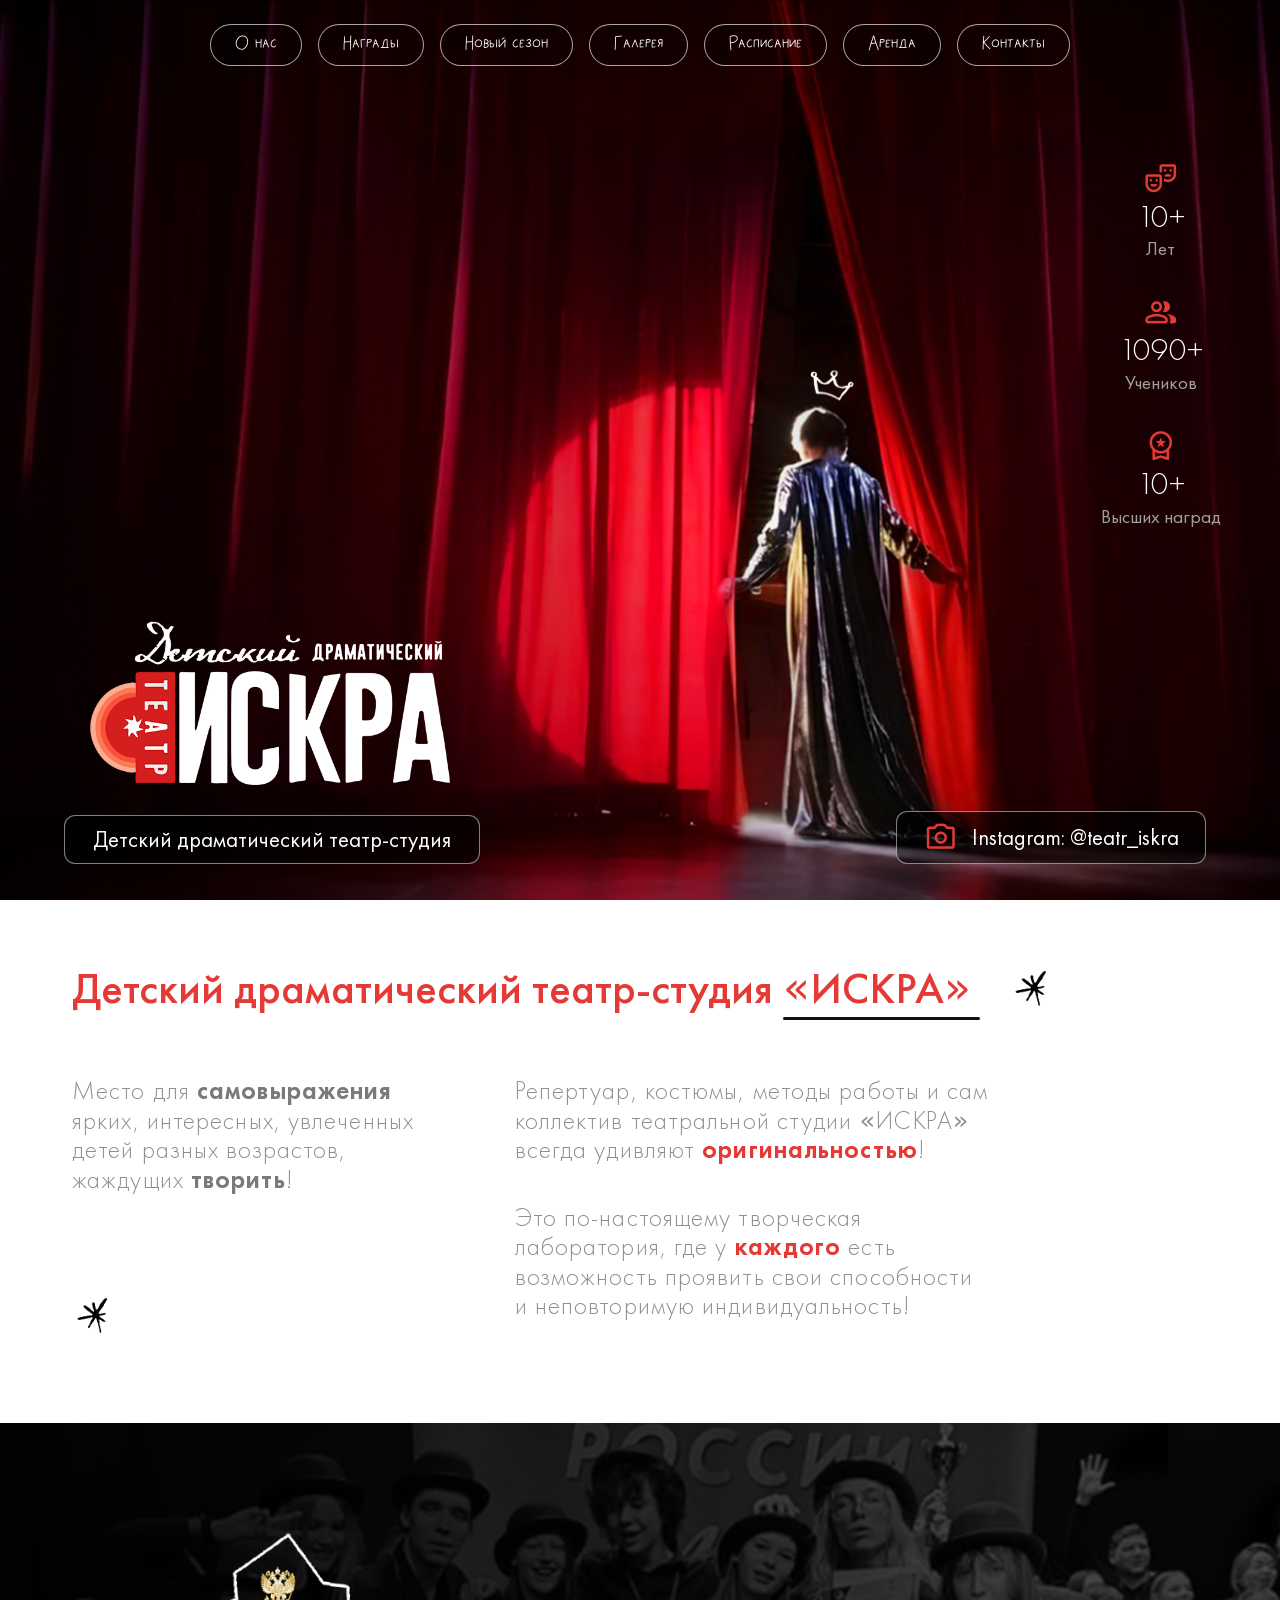
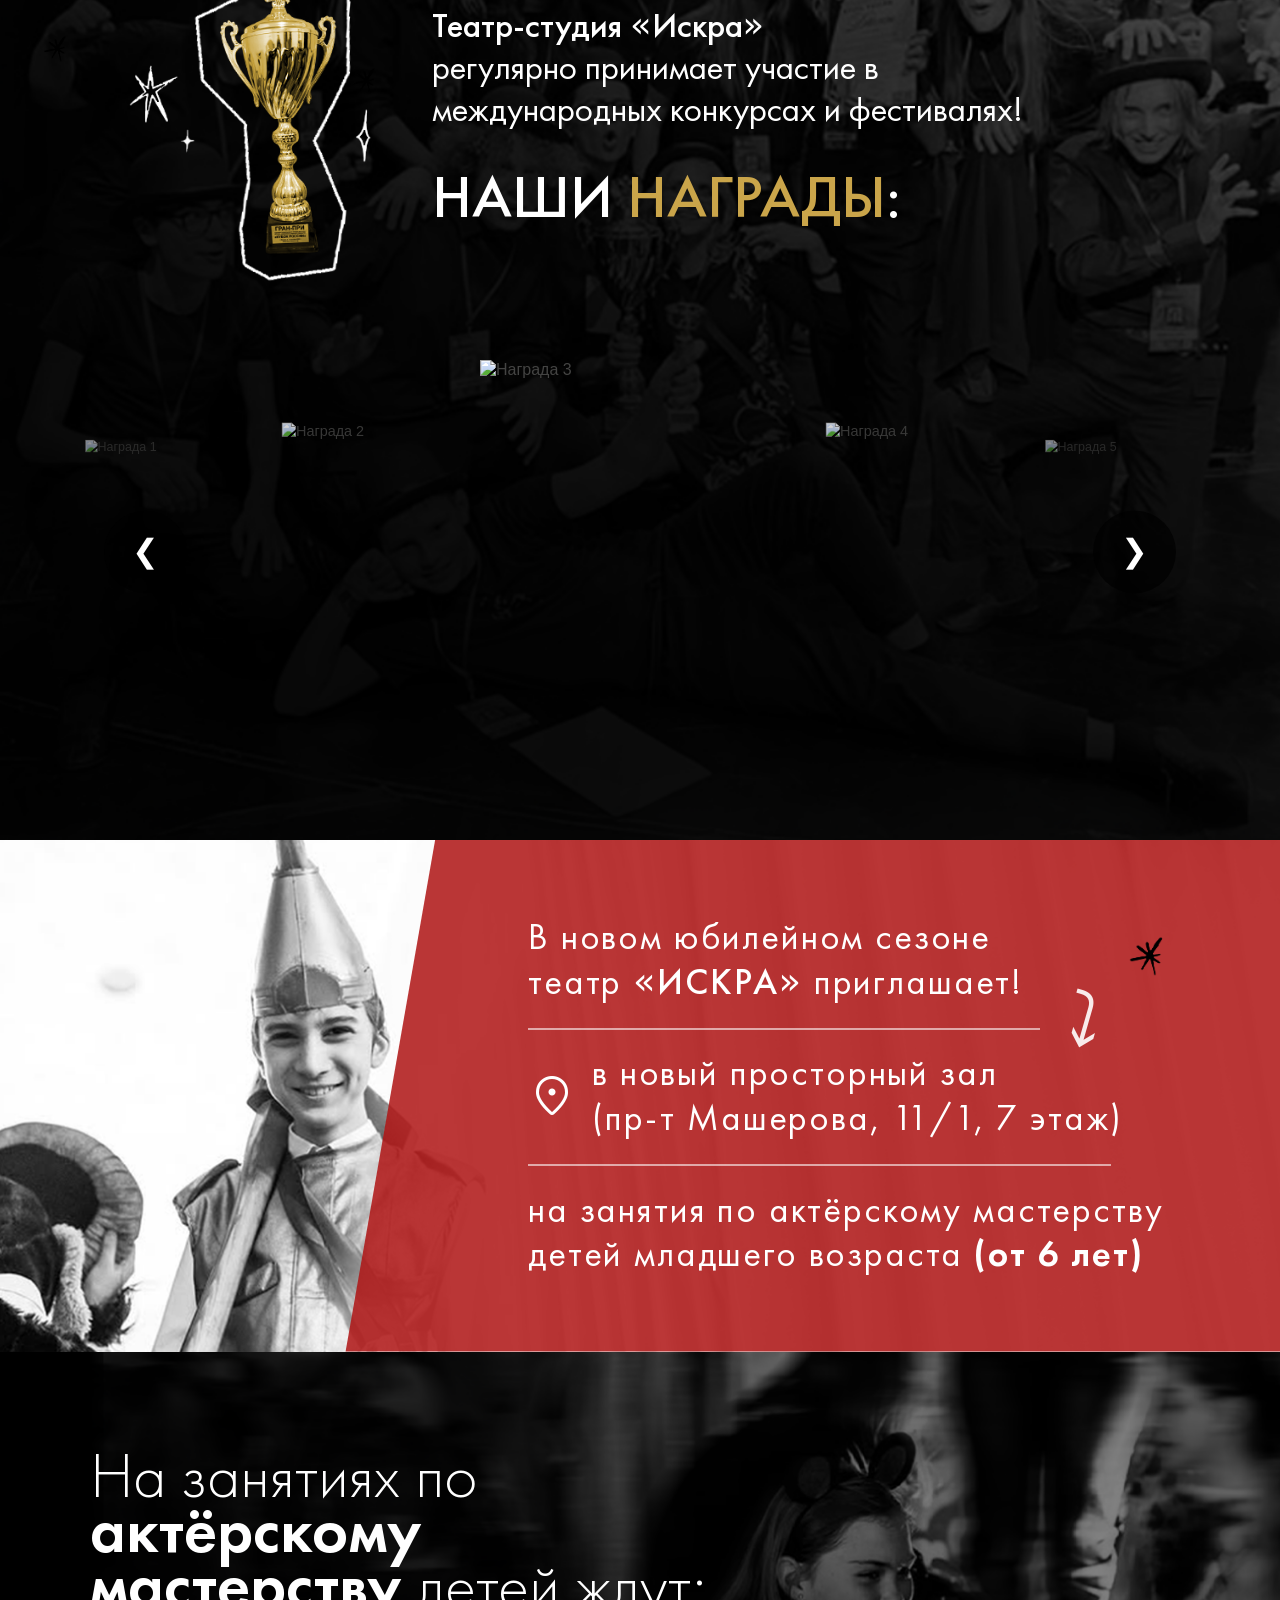
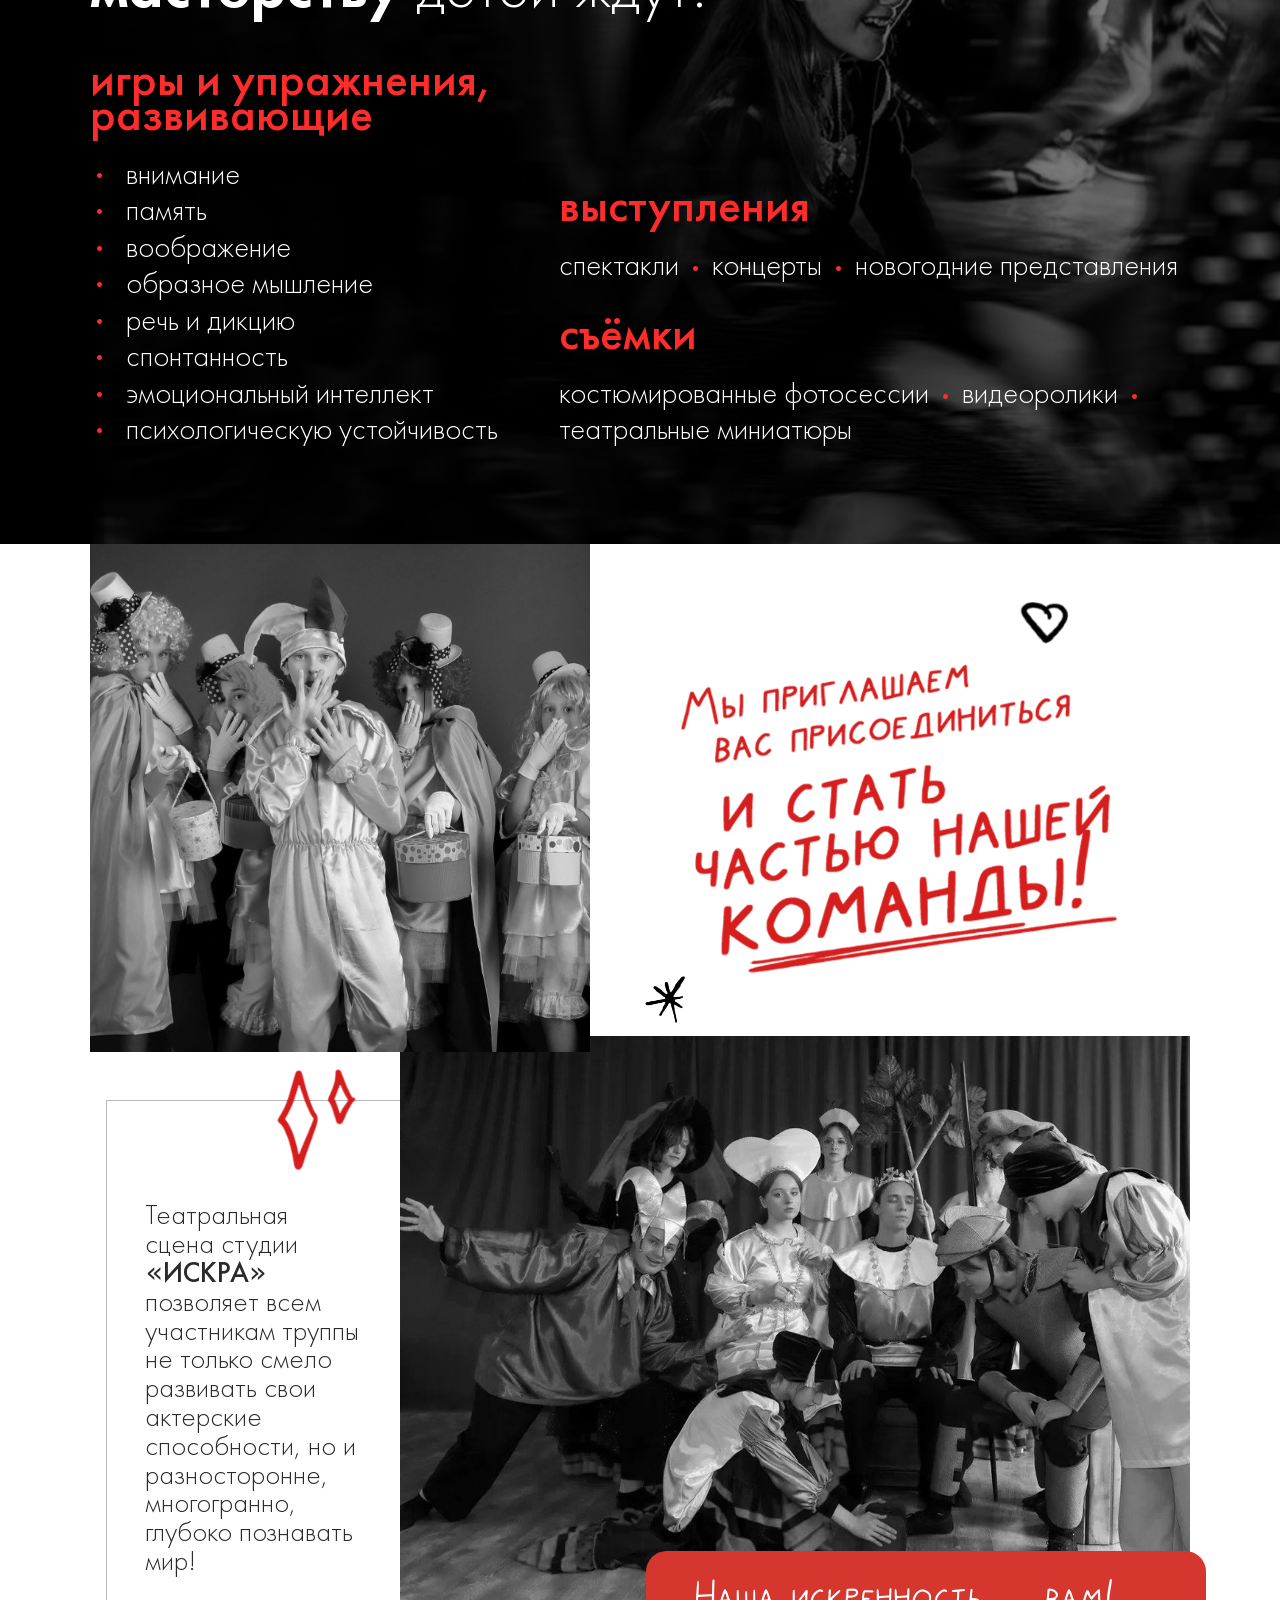
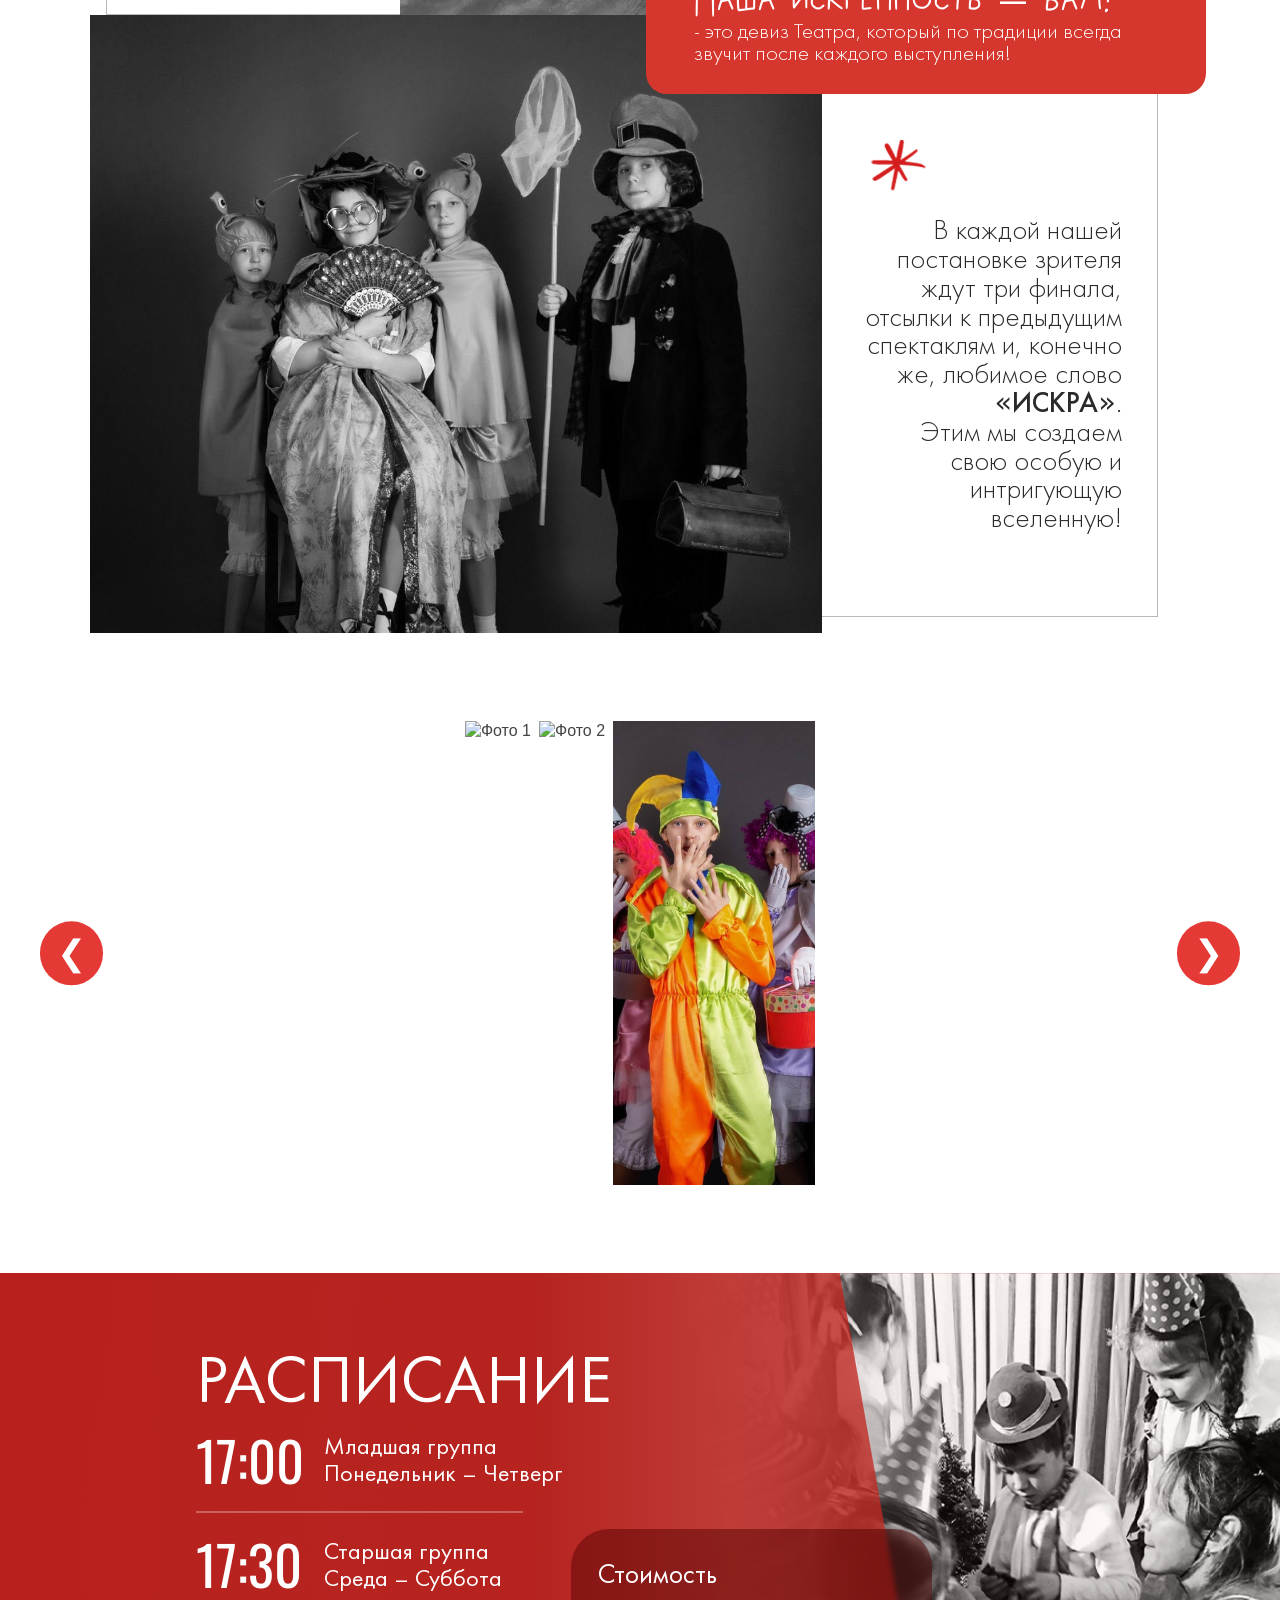
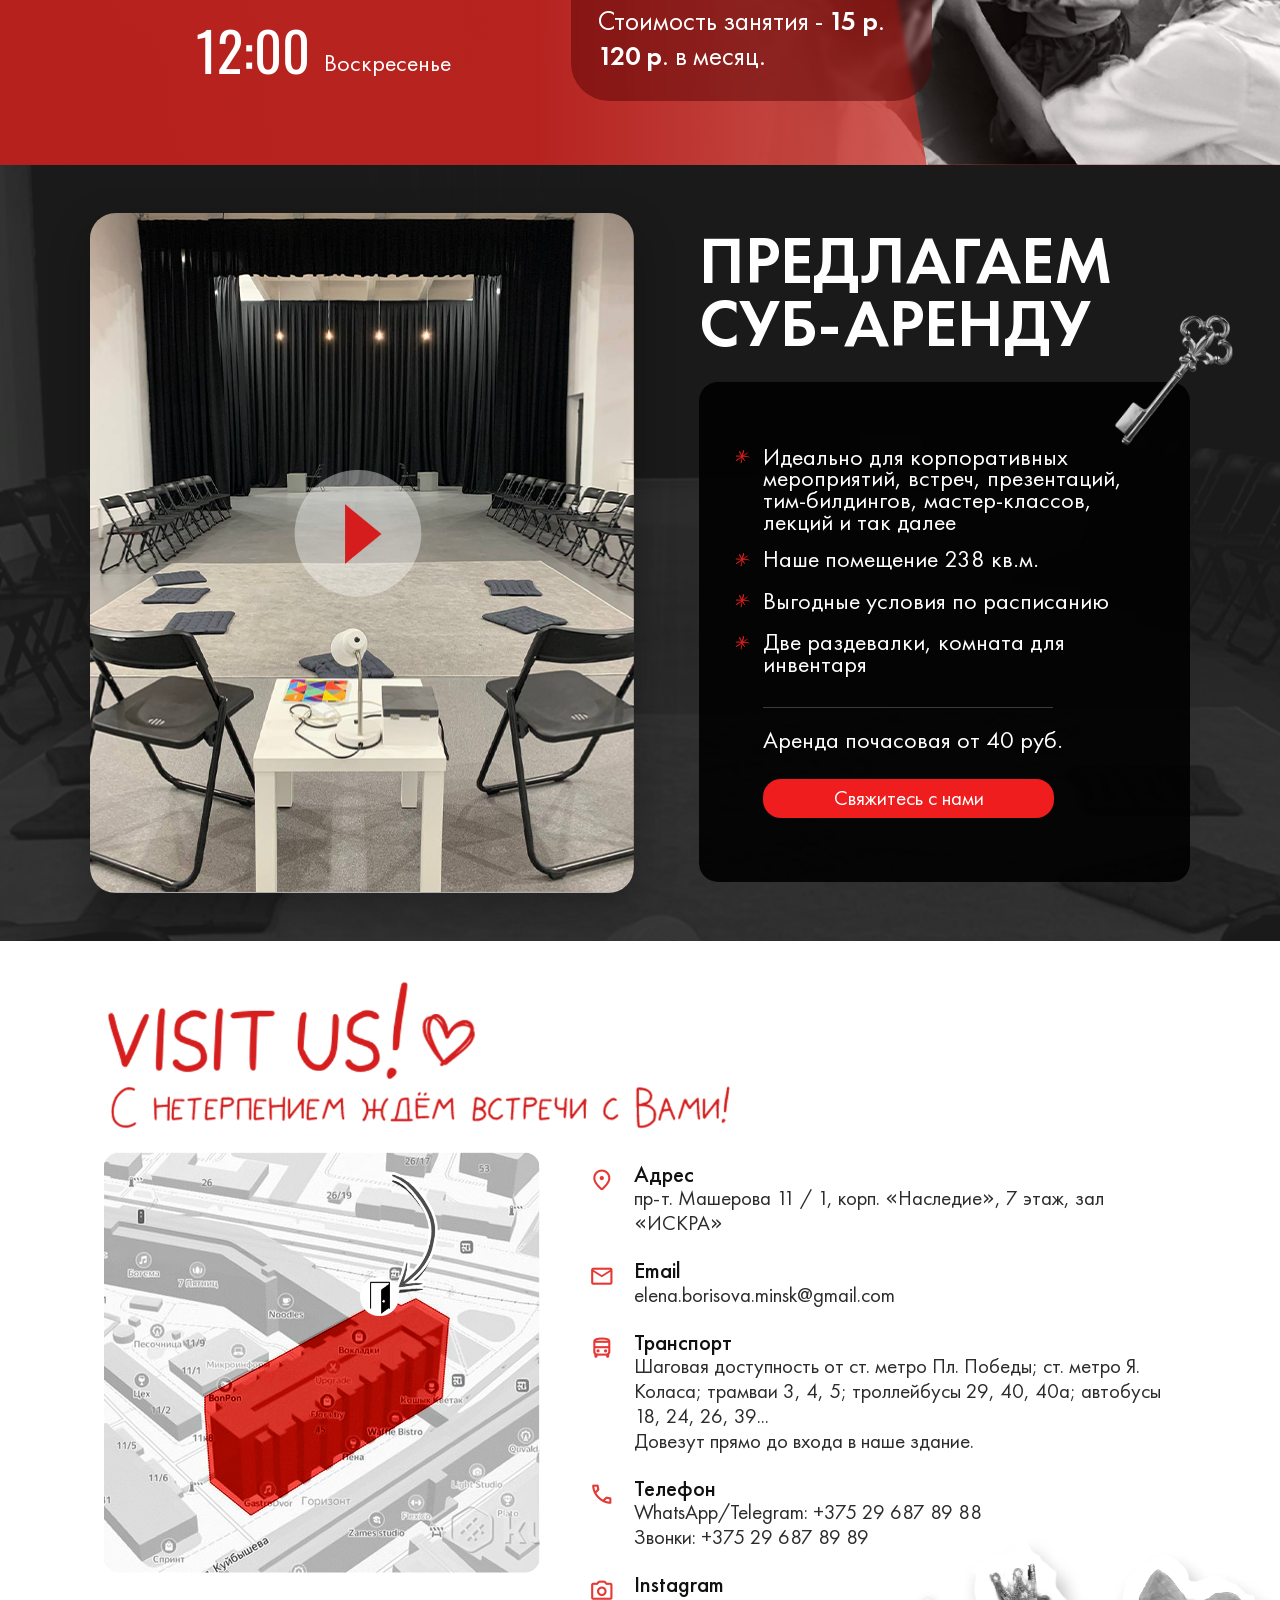
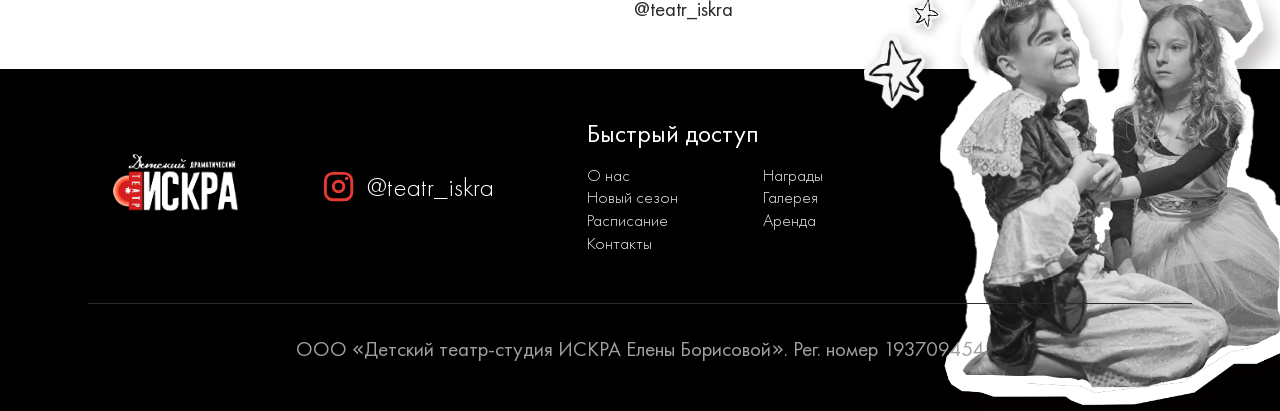
==== commit b5e1edfc: "update index file" ====
--- a/index.html
+++ b/index.html
@@ -262,7 +262,7 @@
             <div class="container">
                 <div class="invitation3__grid grid_1">
                     <div class="invitation3__photo invitation3__photo--top">
-                        <img src="img/IskraPhoto3.jpg" alt="">
+                        <img src="img/IskraPhoto3mono.jpeg" alt="">
                     </div>
 
                     <div class="invitation3__hero">
@@ -281,7 +281,7 @@
                     </div>
 
                     <div class="invitation3__photo invitation3__photo--middle">
-                        <img src="img/IskraPhoto9.jpg" alt="">
+                        <img src="img/IskraPhoto9mono.jpeg" alt="">
                     </div>
                 </div>
 
@@ -295,7 +295,7 @@
 
                 <div class="invitation3__grid grid_3">
                     <div class="invitation3__photo invitation3__photo--bottom">
-                        <img src="img/IskraPhoto13.jpg" alt="">
+                        <img src="img/IskraPhoto13mono.jpeg" alt="">
                     </div>
 
                     <div class="invitation3__card invitation3__card--right">
--- a/style.css
+++ b/style.css
@@ -9,6 +9,12 @@
 }
 @media (max-width: 600px) {
     html { font-size: 0.725em; }
+}
+@media (max-width: 480px) {
+    html { font-size: 0.685em; }
+}
+@media (max-width: 400px) {
+    html { font-size: 0.65em; }
 }
 
 /* ===== Futura Cyrillic (семейство с весами) ===== */
@@ -1273,7 +1279,8 @@
             "left"
             "right";
         gap: var(--space-4);
-        max-width: 800px;
+        max-width: 100%;
+        margin: 0 2em;
     }
 
     .invitation2__cell--right {
@@ -2048,7 +2055,6 @@
     }
 
     .schedule__price{
-        width: 65%;
         margin-top: var(--space-2);
         font-size: 1.7em;
         padding: var(--space-3);
@@ -2261,7 +2267,7 @@
 @media (max-width: 800px){
     .rent__grid{
         grid-template-columns: 1fr;
-        max-width: 75%;
+        max-width: 33em;
     }
 
     .rent__content{
@@ -2460,6 +2466,7 @@
 
     .contact__info{
         gap: var(--space-3);
+        margin: 0 2em;
     }
 }
 
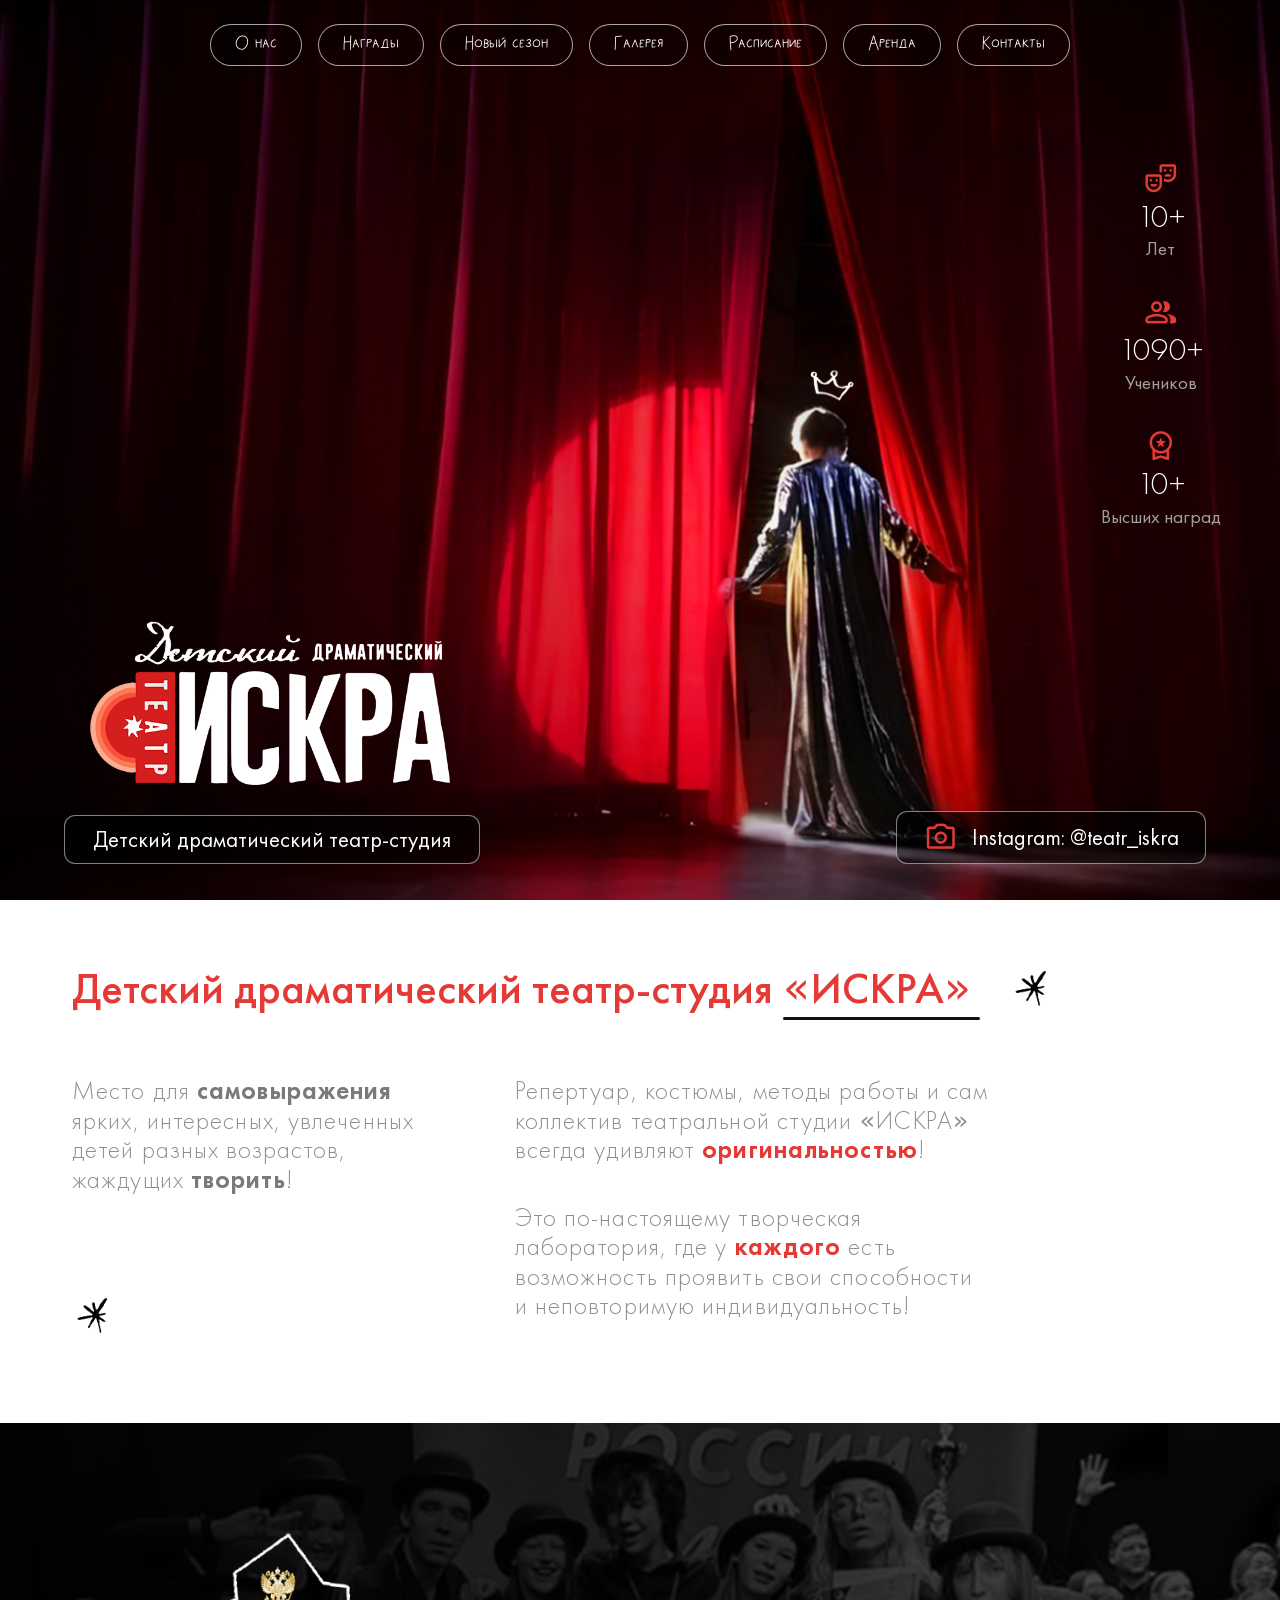
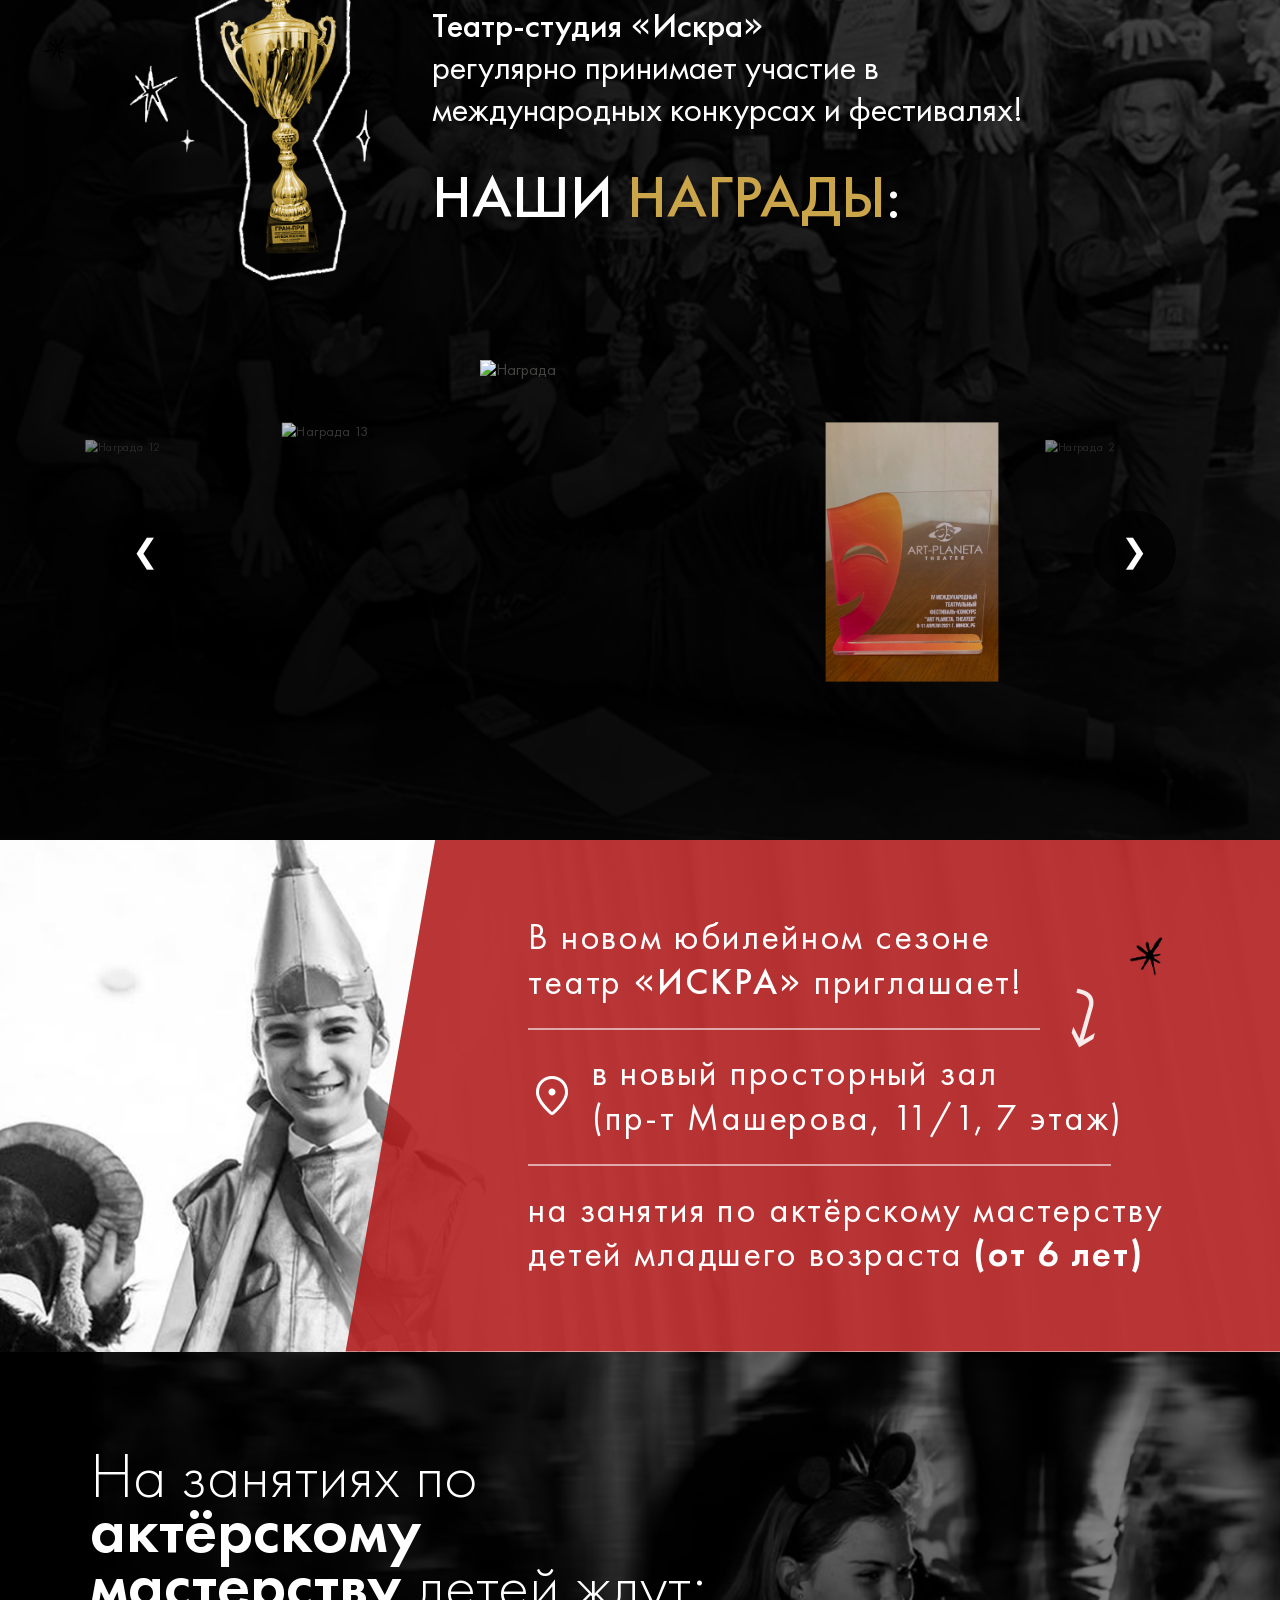
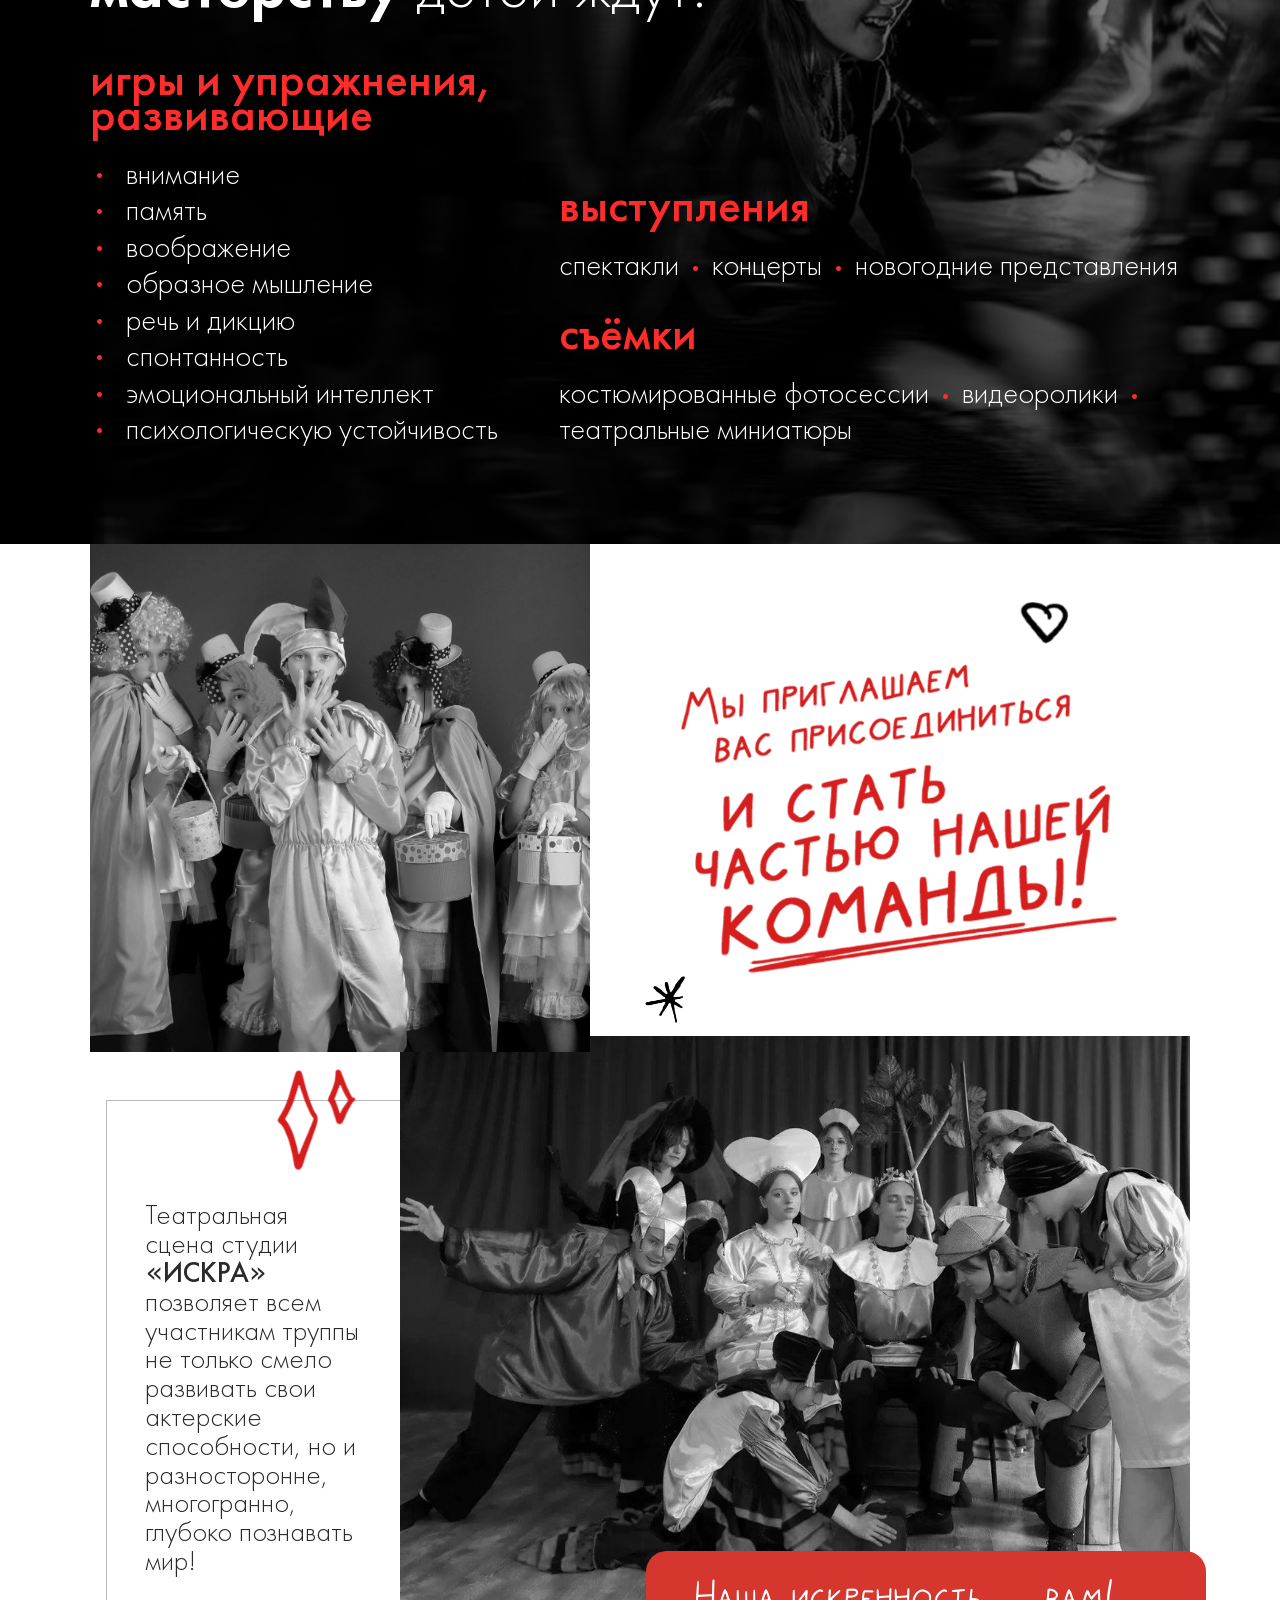
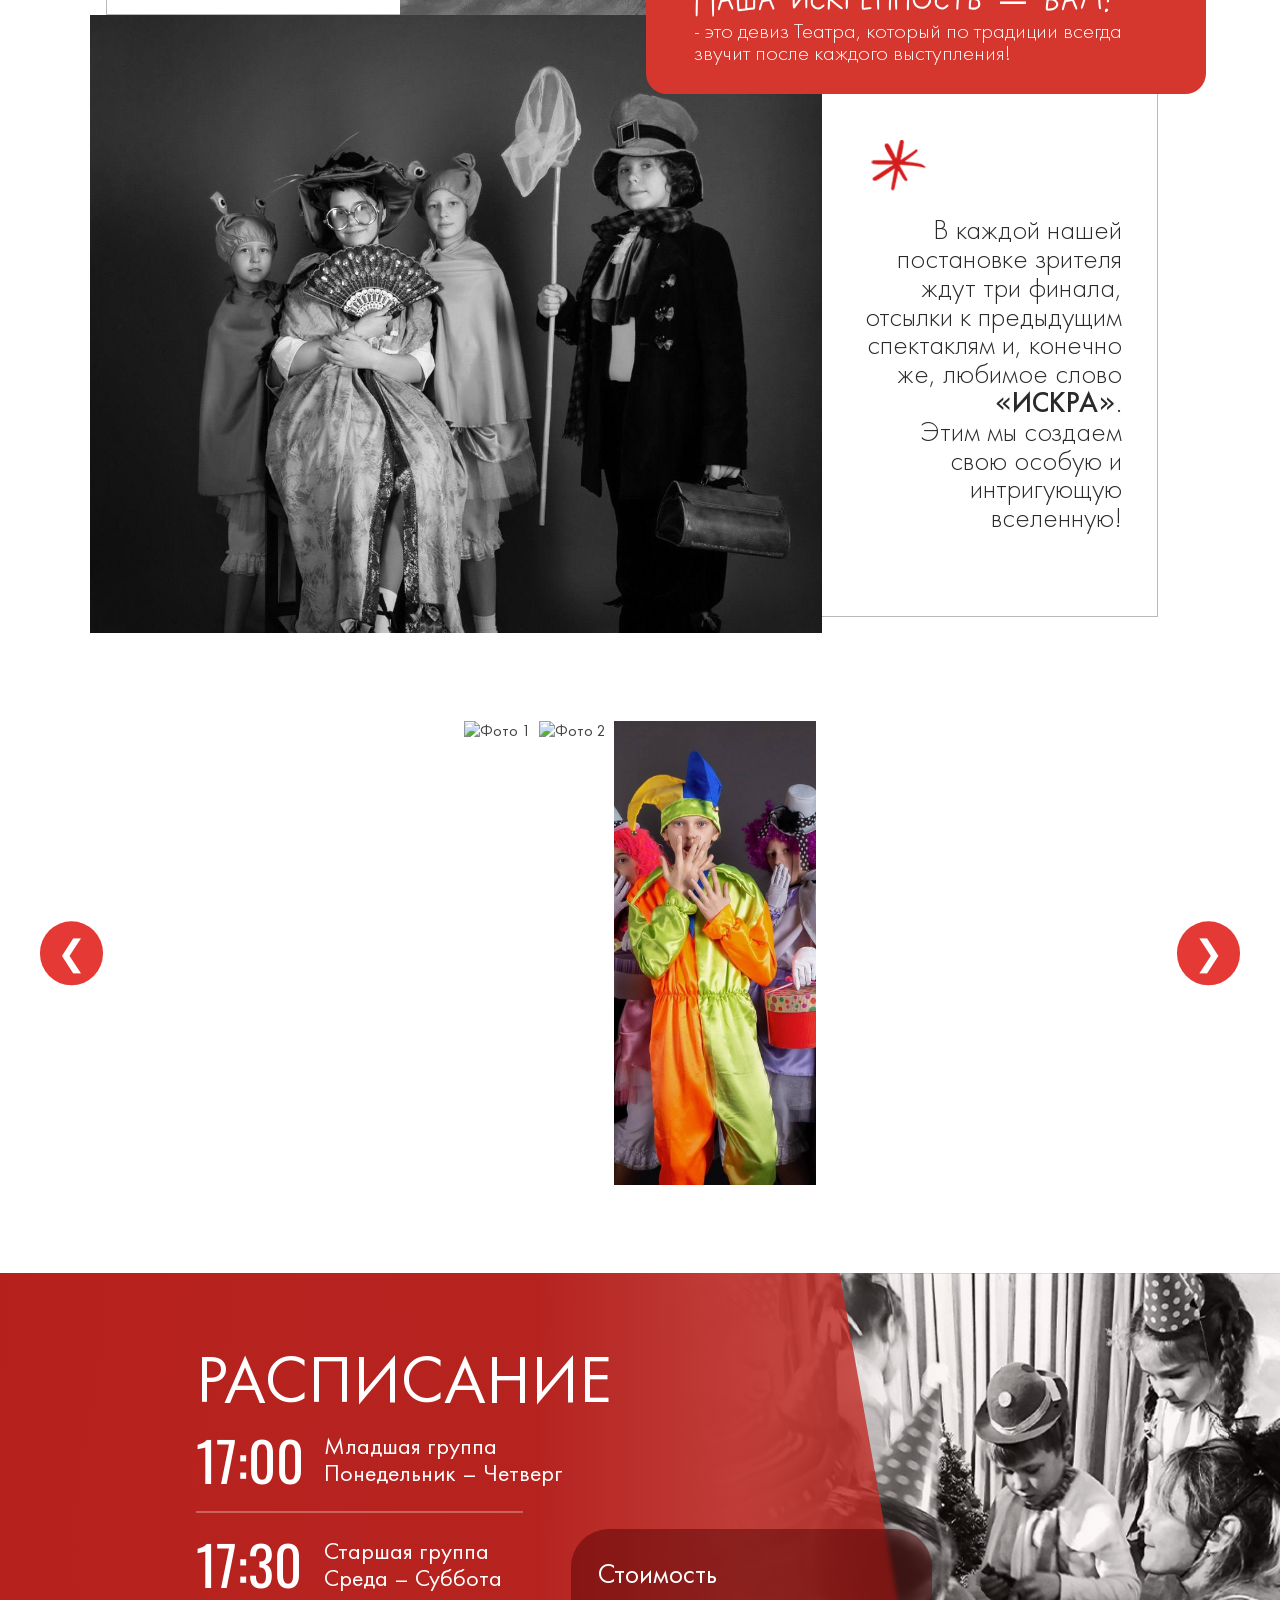
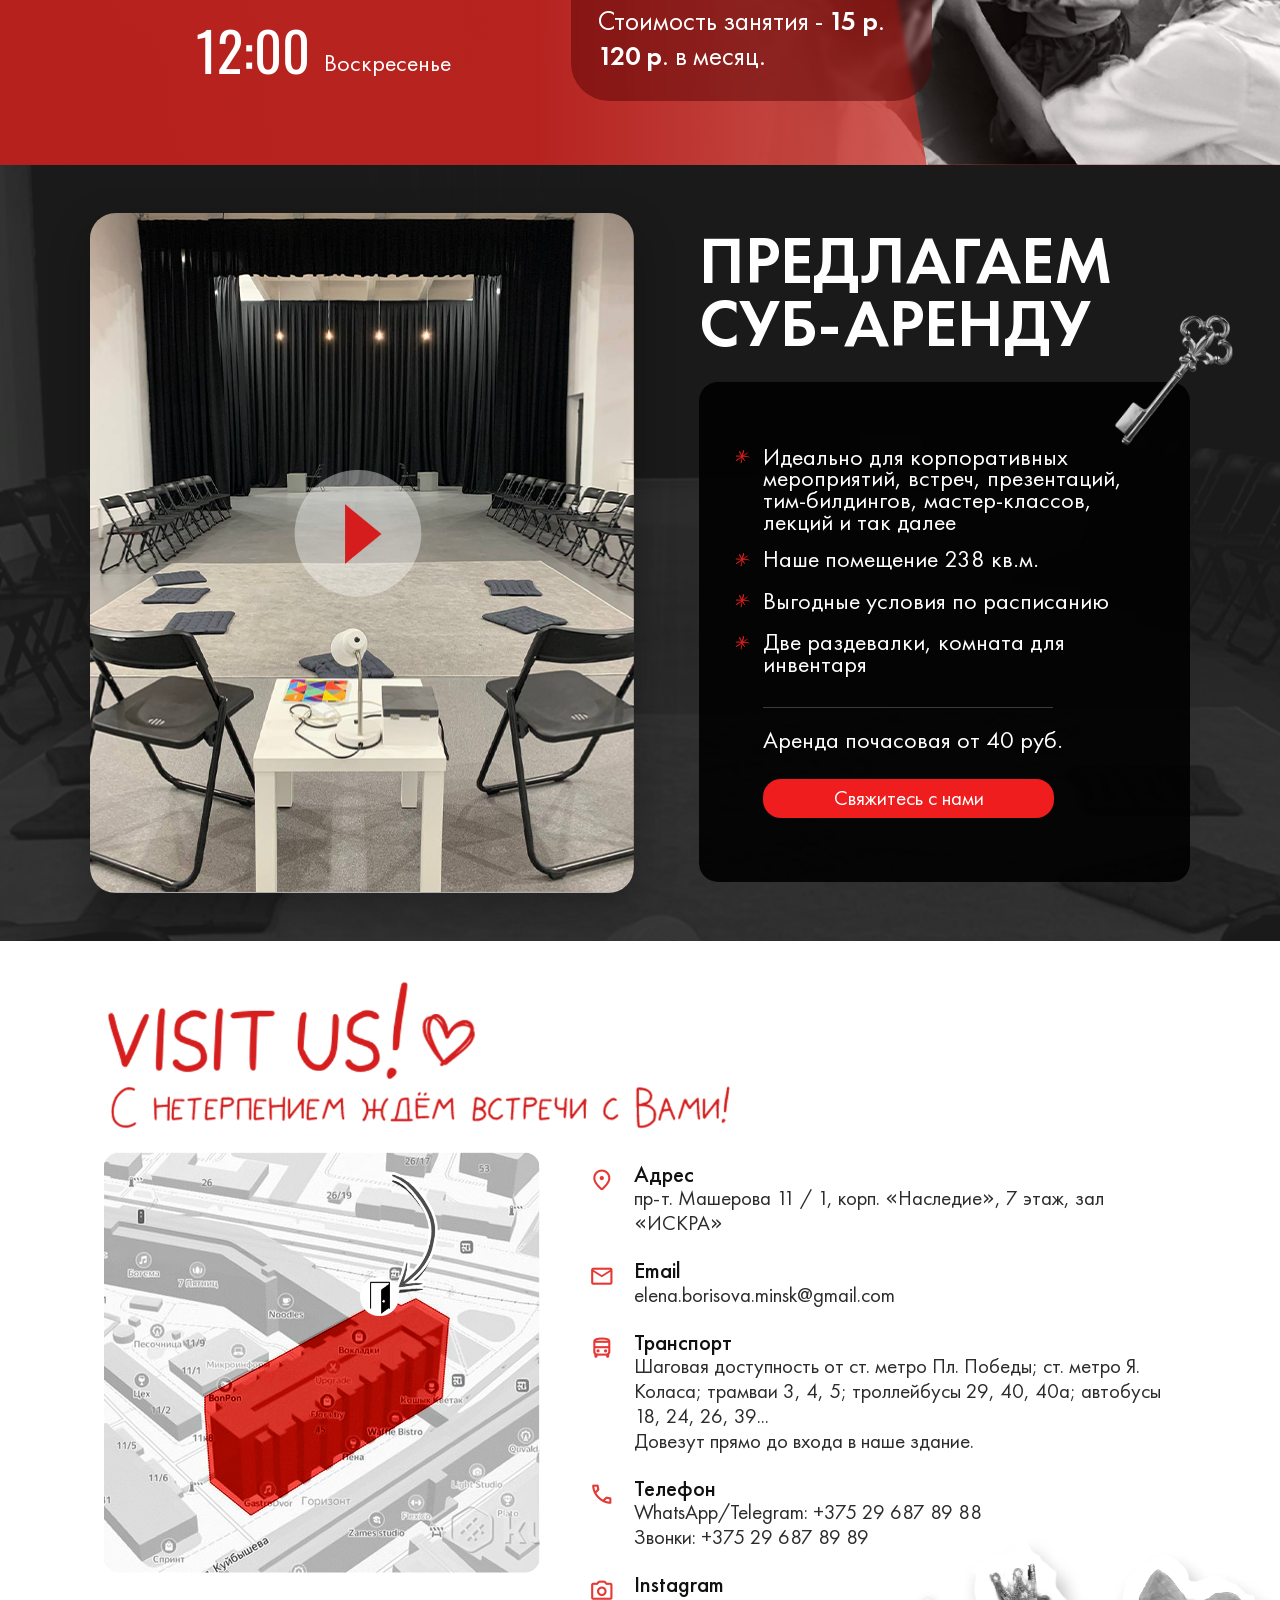
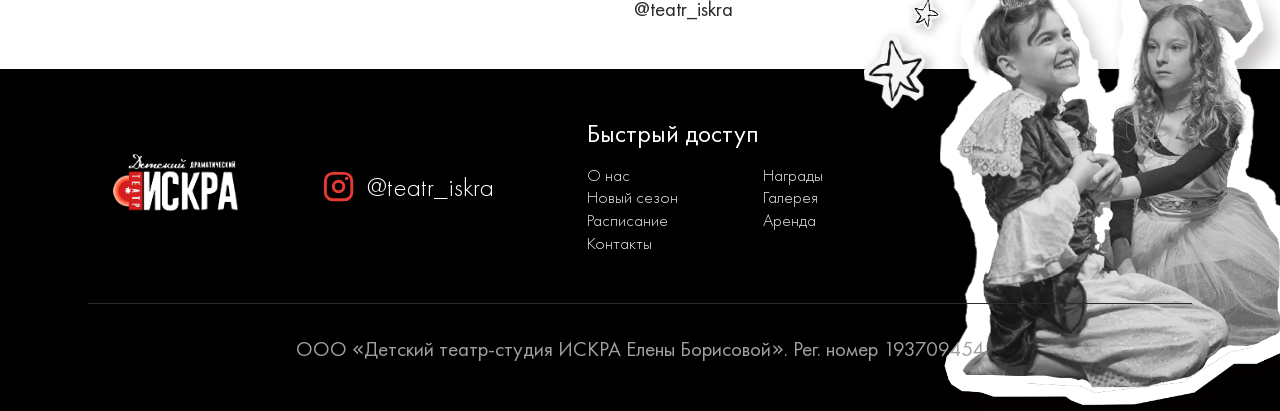
==== commit af7b42da: "Added gallery starWhite.png image" ====
--- a/index.html
+++ b/index.html
@@ -162,6 +162,9 @@
 
                         <div class="awards__carousel" id="awardsCarousel">
                             <div class="awards__track" id="awardsTrack">
+                                <img src="img/22.jpg" alt="Награда 12" class="awards__slide">
+                                <img src="img/23.jpg" alt="Награда 13" class="awards__slide">
+                                <img src="img/10.jpg" alt="Награда" class="awards__slide">
                                 <img src="img/11.jpg" alt="Награда 1" class="awards__slide">
                                 <img src="img/12.jpg" alt="Награда 2" class="awards__slide">
                                 <img src="img/13.jpg" alt="Награда 3" class="awards__slide">
--- a/style.css
+++ b/style.css
@@ -120,6 +120,8 @@
     --c-red: #b32924;       /* фон секции */
     --c-red-dark:#7f1f1b;   /* плашка стоимости */
     --c-white:#fff;
+    --c-surface-light: #efefef; /* invitation3 / contact и др. светлые блоки */
+    --c-ink: #111; /* подчёркивания, плейсхолдеры видео, акцентный тёмный текст */
     --awards-gold: #caa54a;
 
     --ff-sans: "FuturaCyrillic", "Open Sans", system-ui, -apple-system, "Segoe UI", Roboto, "Helvetica Neue", Arial, sans-serif;
@@ -134,26 +136,38 @@
 
     --invitation2-bg: url('img/bg-invitation2.png');
 
-    --invitation3-bg: #efefef;
+    --invitation3-bg: var(--c-surface-light);
     --invitation3-red: #d5362d;
     --invitation3-line: #b8b8b8;
 
     --schedule-bg: url('img/bg-schedule.png');
-    --schedule-red: rgba(180, 24, 20, 0.88);
-    --schedule-red-light: rgba(200, 48, 40, 0.78);
+    /* Красный оверлей секции schedule. Правится как единое целое (см. css-audit-inventory). */
+    --schedule-overlay: linear-gradient(
+        90deg,
+        rgba(180, 24, 20, 0.96) 0%,
+        rgba(180, 24, 20, 0.94) 42%,
+        rgba(200, 48, 40, 0.72) 78%,
+        rgba(200, 48, 40, 0.48) 100%
+    );
+    /* Вертикальный вариант оверлея для узких брейкпоинтов (≤800px и ≤600px). */
+    --schedule-overlay-stack: linear-gradient(
+        180deg,
+        rgba(180, 24, 20, 0.94) 0%,
+        rgba(180, 24, 20, 0.88) 100%
+    );
     --schedule-price-bg: rgba(80, 0, 0, 0.46);
 
     --rent-bg: url('img/bg-rent.png');
 
-    --contact-bg: #efefef;
-    --contact-text: #111;
+    --contact-bg: var(--c-surface-light);
+    --contact-text: var(--c-ink);
     --contact-muted: #2c2c2c;
 }
 
 body {
     color: #444443;
-    font-family: 'Open Sans', sans-serif;
-    background-color: #fff;
+    font-family: var(--ff-sans);
+    background-color: var(--c-white);
     line-height: 1.3;
     margin: 0;
     position: relative;
@@ -168,6 +182,16 @@
     width: 100%;
     height: 100%;
     overflow: hidden;
+}
+
+/* Сброс маркированных списков (маркер/иконка в li). */
+.hero-stats,
+.invitation2__list,
+.rent__list,
+.footer__links {
+    list-style: none;
+    margin: 0;
+    padding: 0;
 }
 
 /* === Иконки (Material Symbols) === */
@@ -337,9 +361,6 @@
 
 /* ===== HERO STATS ===== */
 .hero-stats {
-    list-style: none;
-    margin: 0;
-    padding: 0;
     position: absolute;
     right: 1.2em;
     top: 18vh;
@@ -530,7 +551,7 @@
     right: -0.2em;
     bottom: -0.18em;
     height: 0.08em;
-    background: #111;
+    background: var(--c-ink);
     border-radius: 999px;
 }
 
@@ -676,13 +697,21 @@
     }
 }
 
-.awards {
-    position: relative;
-    background-image: var(--awards-bg);
-    background-position: top right;
+/* Полноэкранное фоновое изображение секций (позиция и картинка — у блока). */
+.awards,
+.invitation,
+.invitation2,
+.schedule,
+.rent {
+    position: relative;
     background-size: cover;
     background-repeat: no-repeat;
     overflow: hidden;
+}
+
+.awards {
+    background-image: var(--awards-bg);
+    background-position: top right;
 }
 
 .awards .container {
@@ -951,12 +980,8 @@
 
 /* ===== INVITATION ===== */
 .invitation {
-    position: relative;
-    overflow: hidden;
     background-image: var(--invitation-bg);
     background-position: -8em top;
-    background-size: cover;
-    background-repeat: no-repeat;
 }
 
 .invitation::before {
@@ -1156,12 +1181,8 @@
 
 /* ===== INVITATION 2 ===== */
 .invitation2 {
-    position: relative;
     background-image: var(--invitation2-bg);
     background-position: center center;
-    background-size: cover;
-    background-repeat: no-repeat;
-    overflow: hidden;
     color: var(--c-white);
 }
 
@@ -1181,7 +1202,7 @@
         "left right";
     gap: var(--space-5);
     align-items: stretch;
-    max-width: 1100px;
+    max-width: var(--container-wide);
     margin: 0 auto;
 }
 
@@ -1224,12 +1245,6 @@
     font-weight: 500;
     line-height: 0.74;
     color: var(--c-red-alt);
-}
-
-.invitation2__list {
-    list-style: none;
-    margin: 0;
-    padding: 0;
 }
 
 .invitation2__list li {
@@ -1819,18 +1834,11 @@
     }
 }
 
-/* ===== 600- ===== */
-@media (max-width: 600px) {}
-
 /* ===== SCHEDULE ===== */
 .schedule{
-    position: relative;
-    overflow: hidden;
     color: var(--c-white);
     background-image: var(--schedule-bg);
     background-position: right top;
-    background-size: cover;
-    background-repeat: no-repeat;
 }
 
 /* красная подложка + мягкий градиент */
@@ -1838,14 +1846,7 @@
     content:"";
     position:absolute;
     inset:0;
-    background:
-        linear-gradient(
-            90deg,
-            rgba(180, 24, 20, 0.96) 0%,
-            rgba(180, 24, 20, 0.94) 42%,
-            rgba(200, 48, 40, 0.72) 78%,
-            rgba(200, 48, 40, 0.48) 100%
-        );
+    background: var(--schedule-overlay);
     z-index:0;
 }
 
@@ -1996,12 +1997,7 @@
 /* ===== 800- ===== */
 @media (max-width: 800px){
     .schedule::before{
-        background:
-            linear-gradient(
-                180deg,
-                rgba(180, 24, 20, 0.94) 0%,
-                rgba(180, 24, 20, 0.88) 100%
-            );
+        background: var(--schedule-overlay-stack);
     }
 }
 
@@ -2012,12 +2008,7 @@
     }
 
     .schedule::before{
-        background:
-            linear-gradient(
-                180deg,
-                rgba(180, 24, 20, 0.94) 0%,
-                rgba(180, 24, 20, 0.88) 100%
-            );
+        background: var(--schedule-overlay-stack);
     }
 
     .schedule .container{
@@ -2063,12 +2054,8 @@
 
 /* ===== RENT ===== */
 .rent{
-    position: relative;
-    overflow: hidden;
     background-image: var(--rent-bg);
     background-position: center center;
-    background-size: cover;
-    background-repeat: no-repeat;
     color: var(--c-white);
 }
 
@@ -2099,7 +2086,7 @@
     aspect-ratio: 4 / 5;
     object-fit: cover;
     border-radius: 1.6em;
-    background: #111;
+    background: var(--c-ink);
     box-shadow: 0 1em 2.6em rgba(0,0,0,.28);
 }
 
@@ -2167,12 +2154,6 @@
     pointer-events: none;
 }
 
-.rent__list{
-    list-style: none;
-    margin: 0;
-    padding: 0;
-}
-
 .rent__list li{
     display: grid;
     grid-template-columns: 0 1fr;
@@ -2383,7 +2364,7 @@
     font-size: 1.4em;
     font-weight: 500;
     line-height: 1;
-    color: #111;
+    color: var(--contact-text);
 }
 
 .contact__text,
@@ -2547,9 +2528,6 @@
 }
 
 .footer__links{
-    list-style: none;
-    padding: 0;
-    margin: 0;
     display: grid;
     grid-template-columns: repeat(2, minmax(8em, 1fr));
     gap: 0 2em;
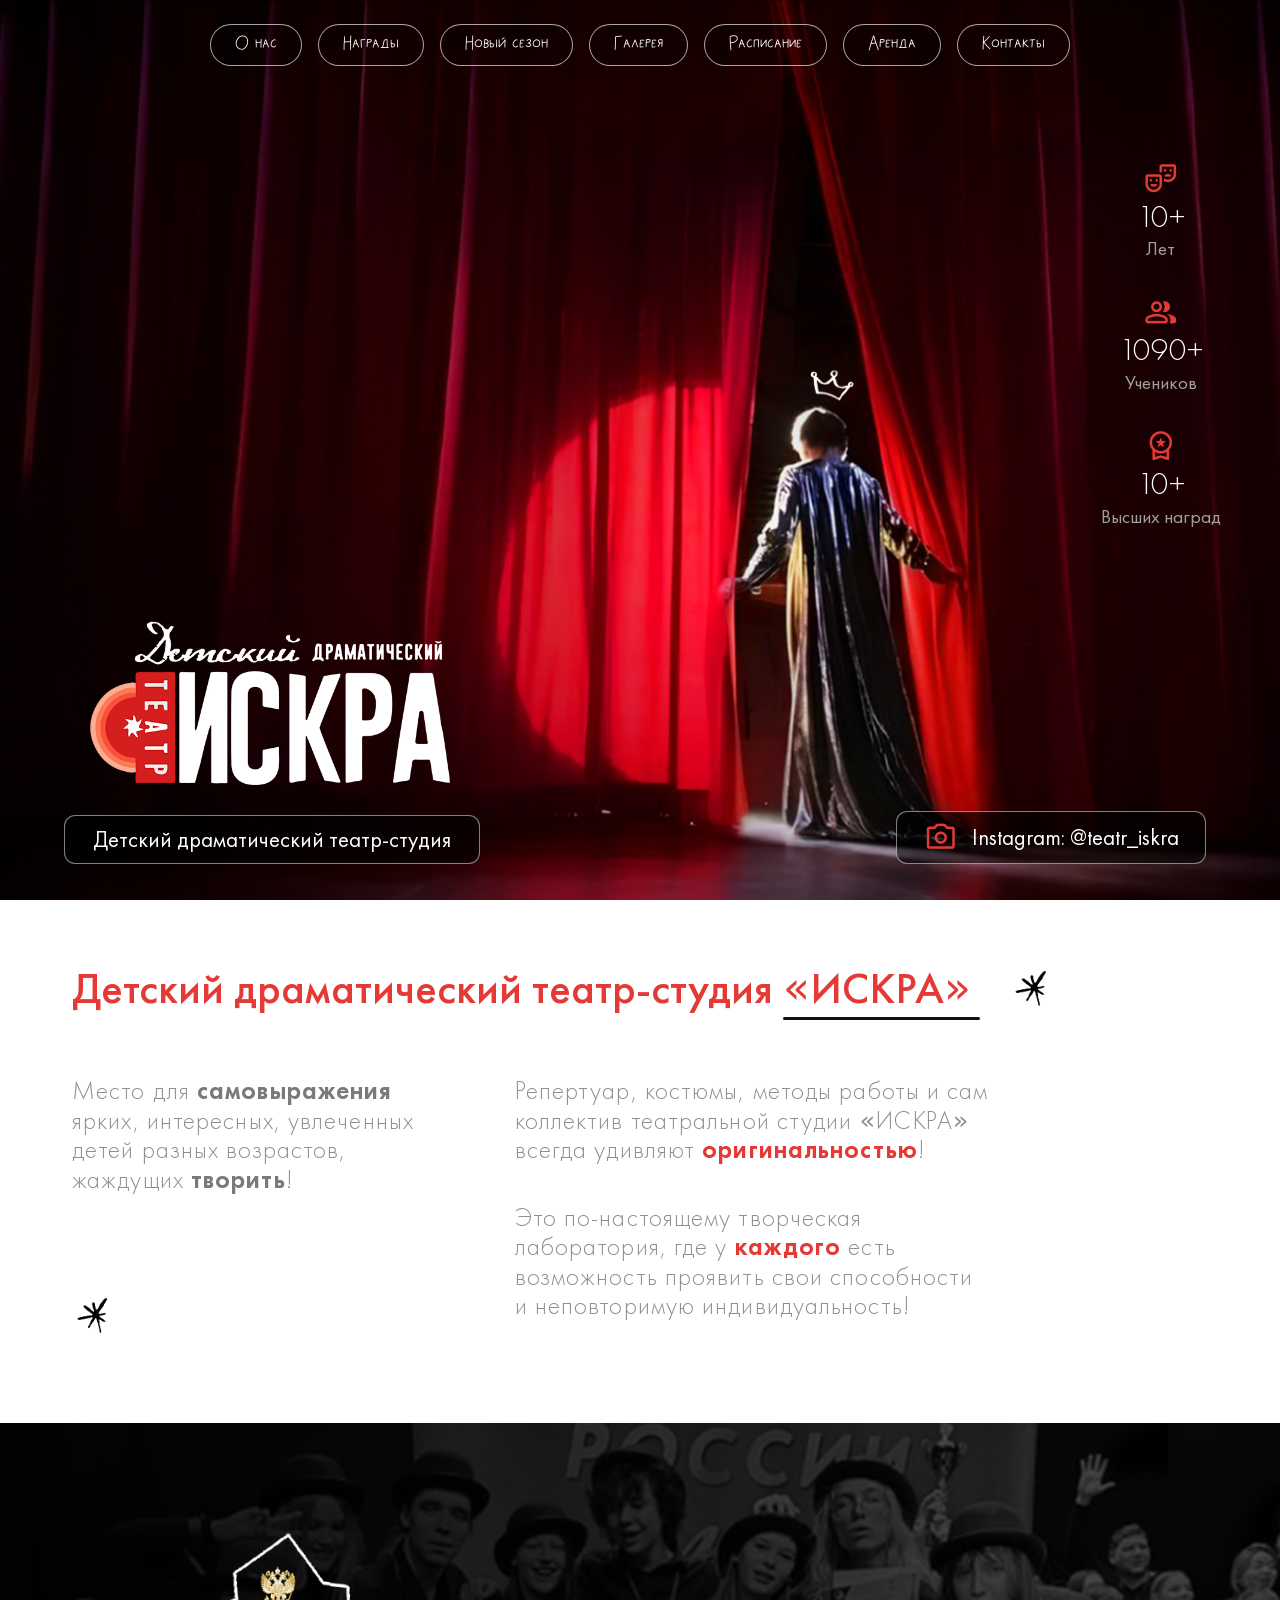
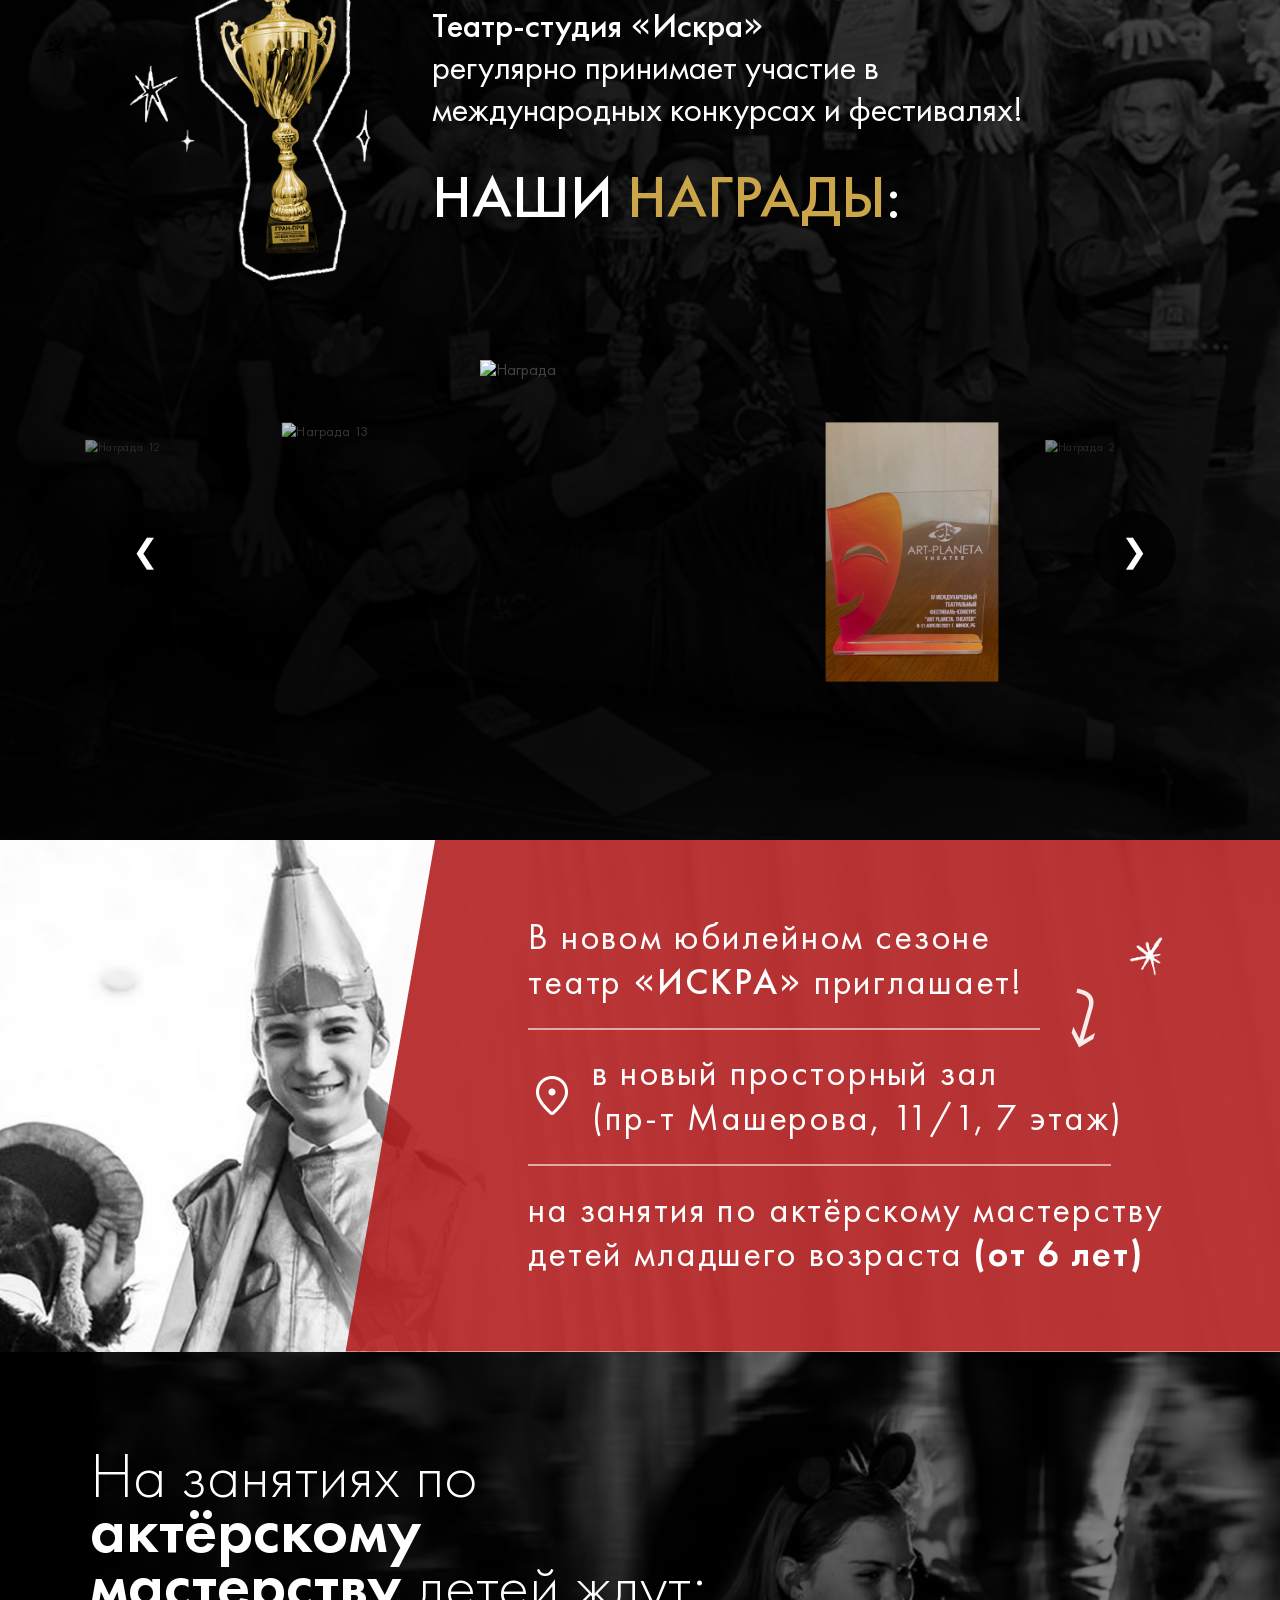
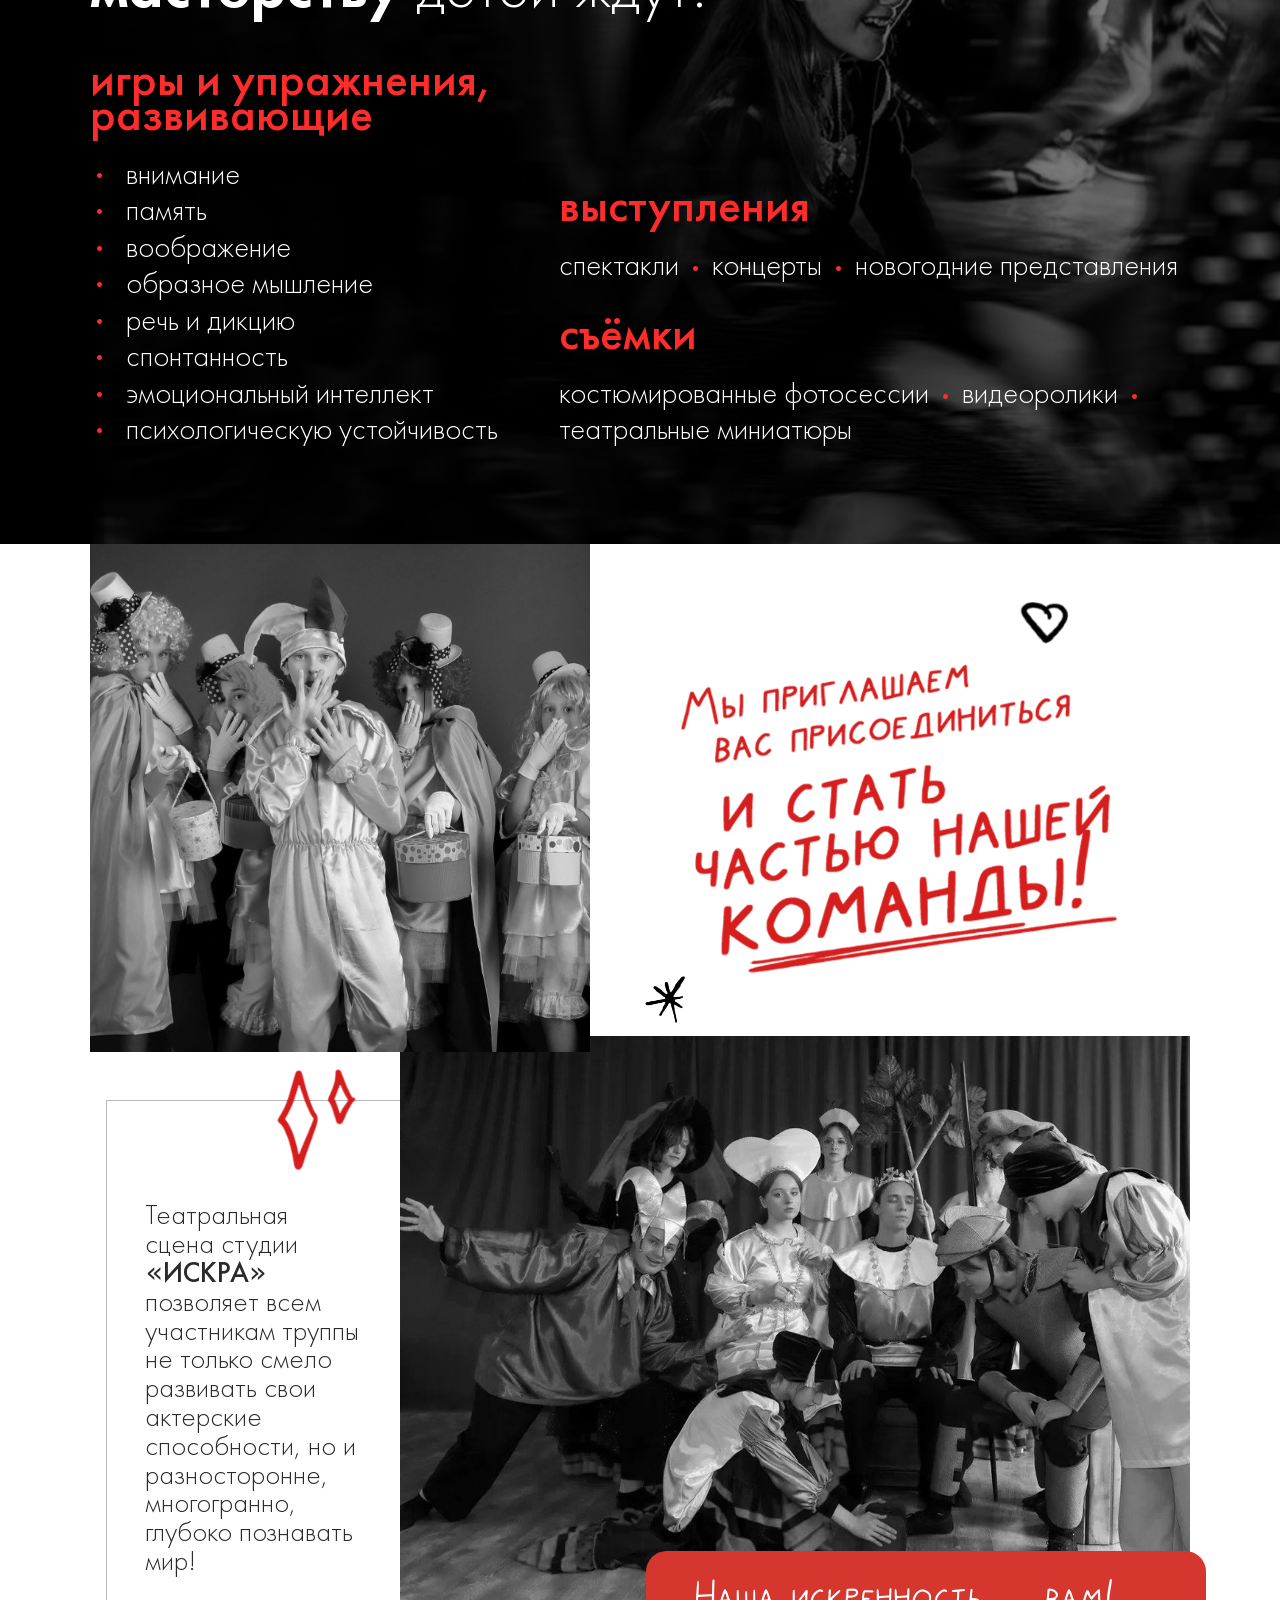
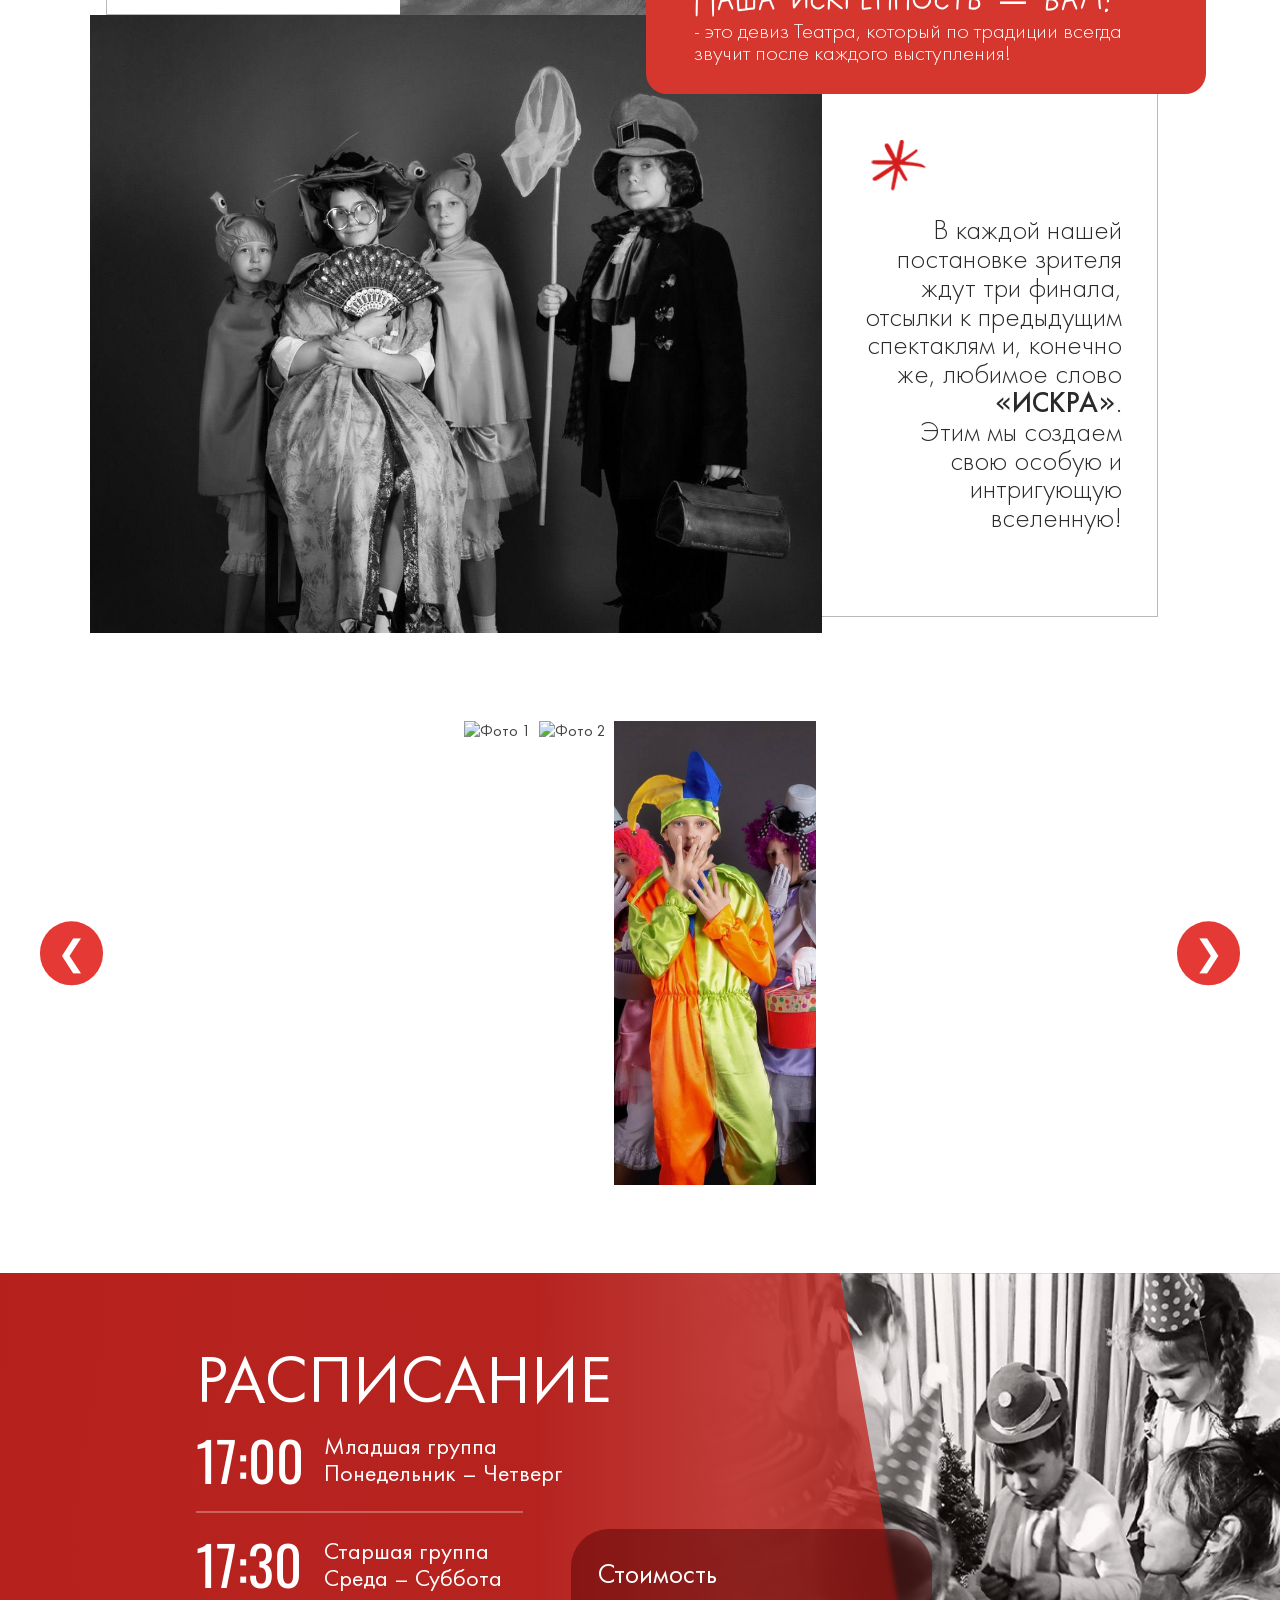
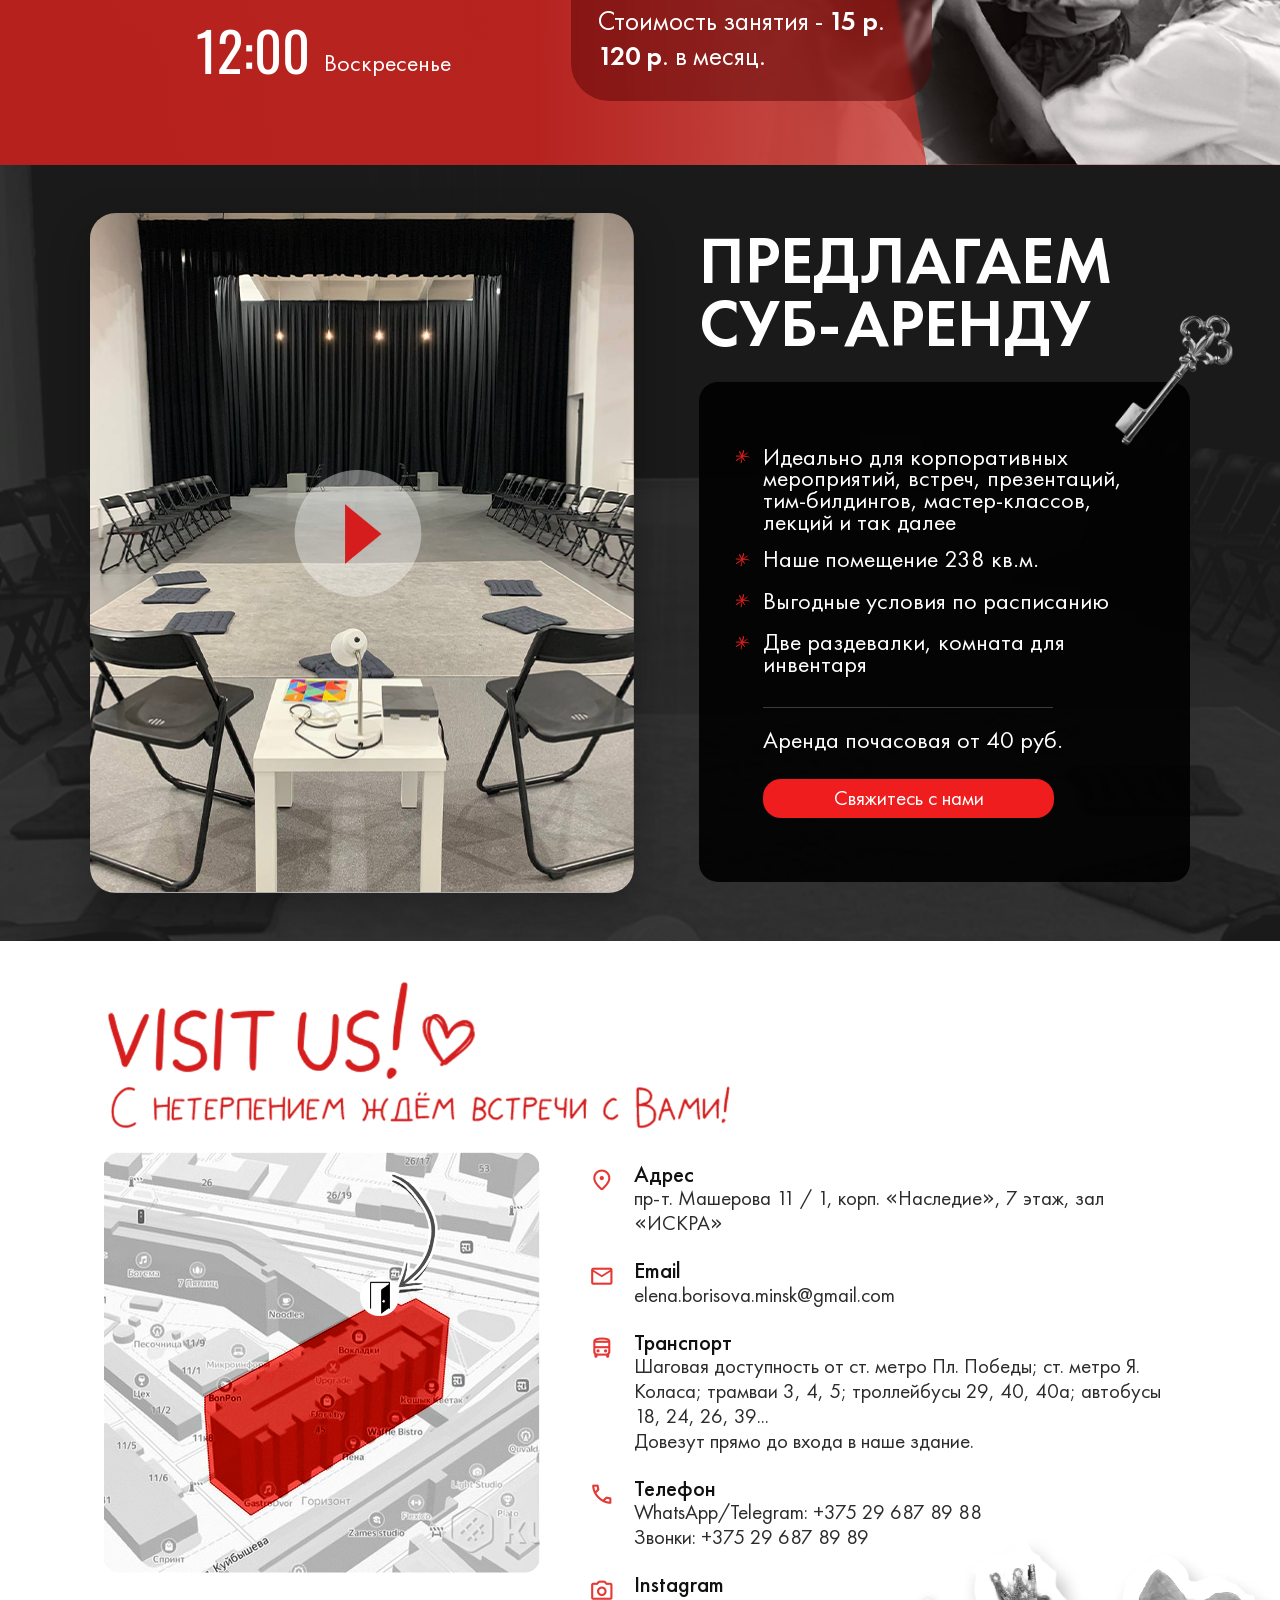
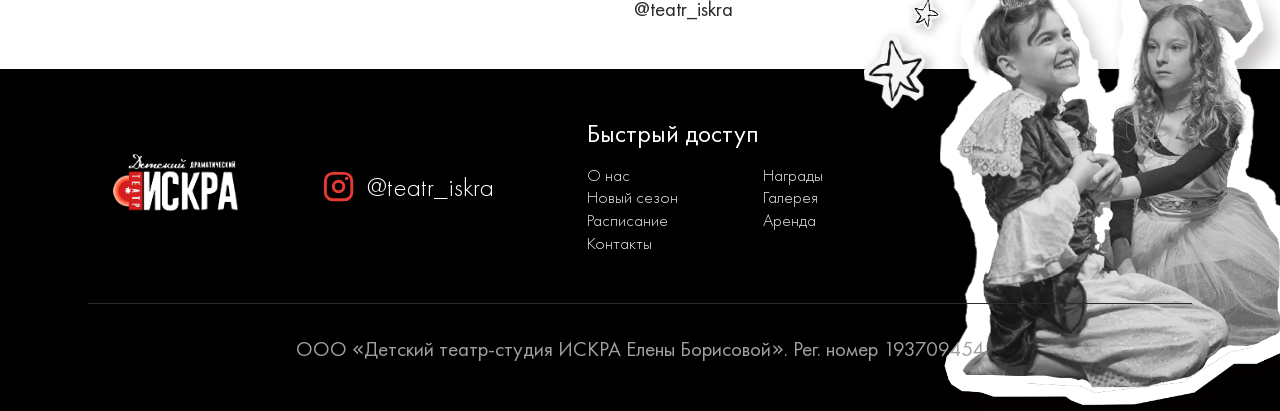
==== commit 044881f1: "Updated index.html" ====
--- a/index.html
+++ b/index.html
@@ -191,7 +191,7 @@
             <div class="container">
                 <div class="invitation__content">
                     <div class="invitation__text">
-                        <img class="invitation__star" src="img/star.png" alt="" aria-hidden="true">
+                        <img class="invitation__star" src="img/starWhite.png" alt="" aria-hidden="true">
                         В новом юбилейном сезоне<br>
                         театр <span>«ИСКРА»</span> приглашает!
                         <div class="invitation__arrow" aria-hidden="true">⤵</div>
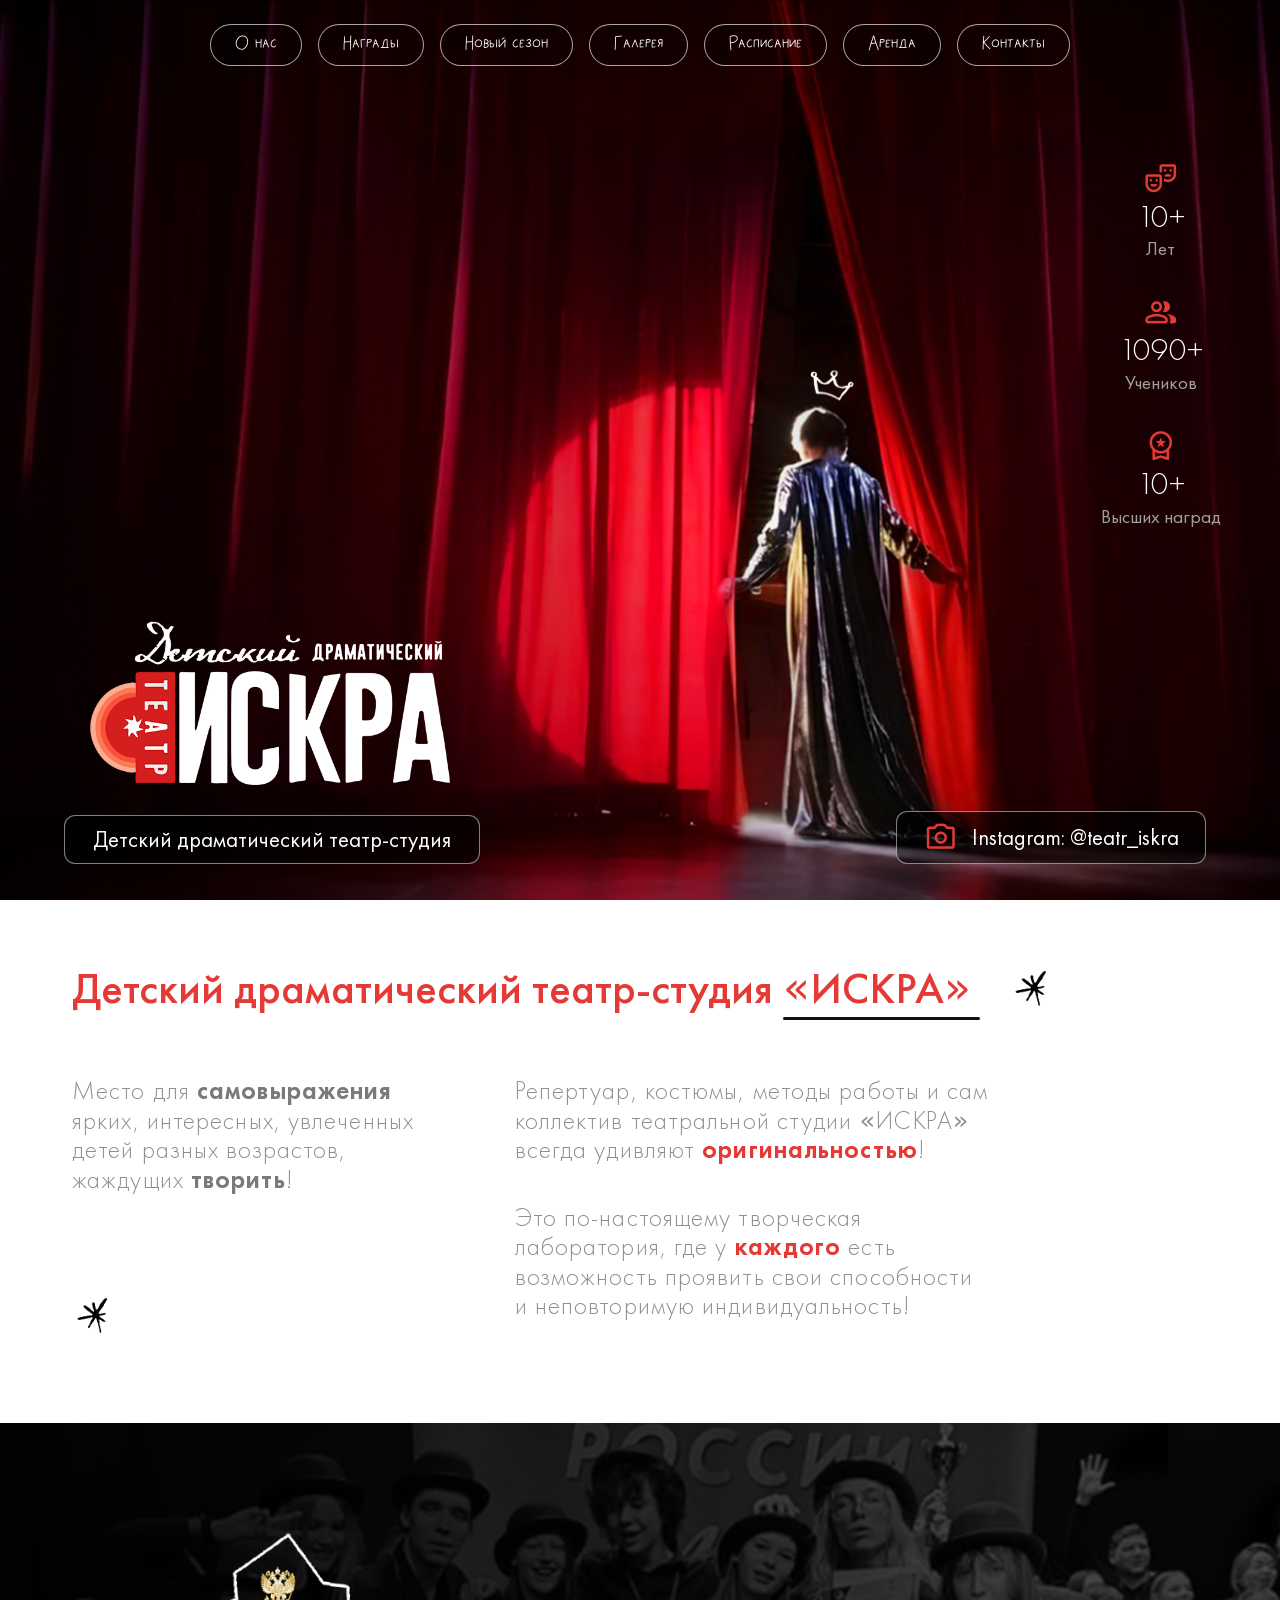
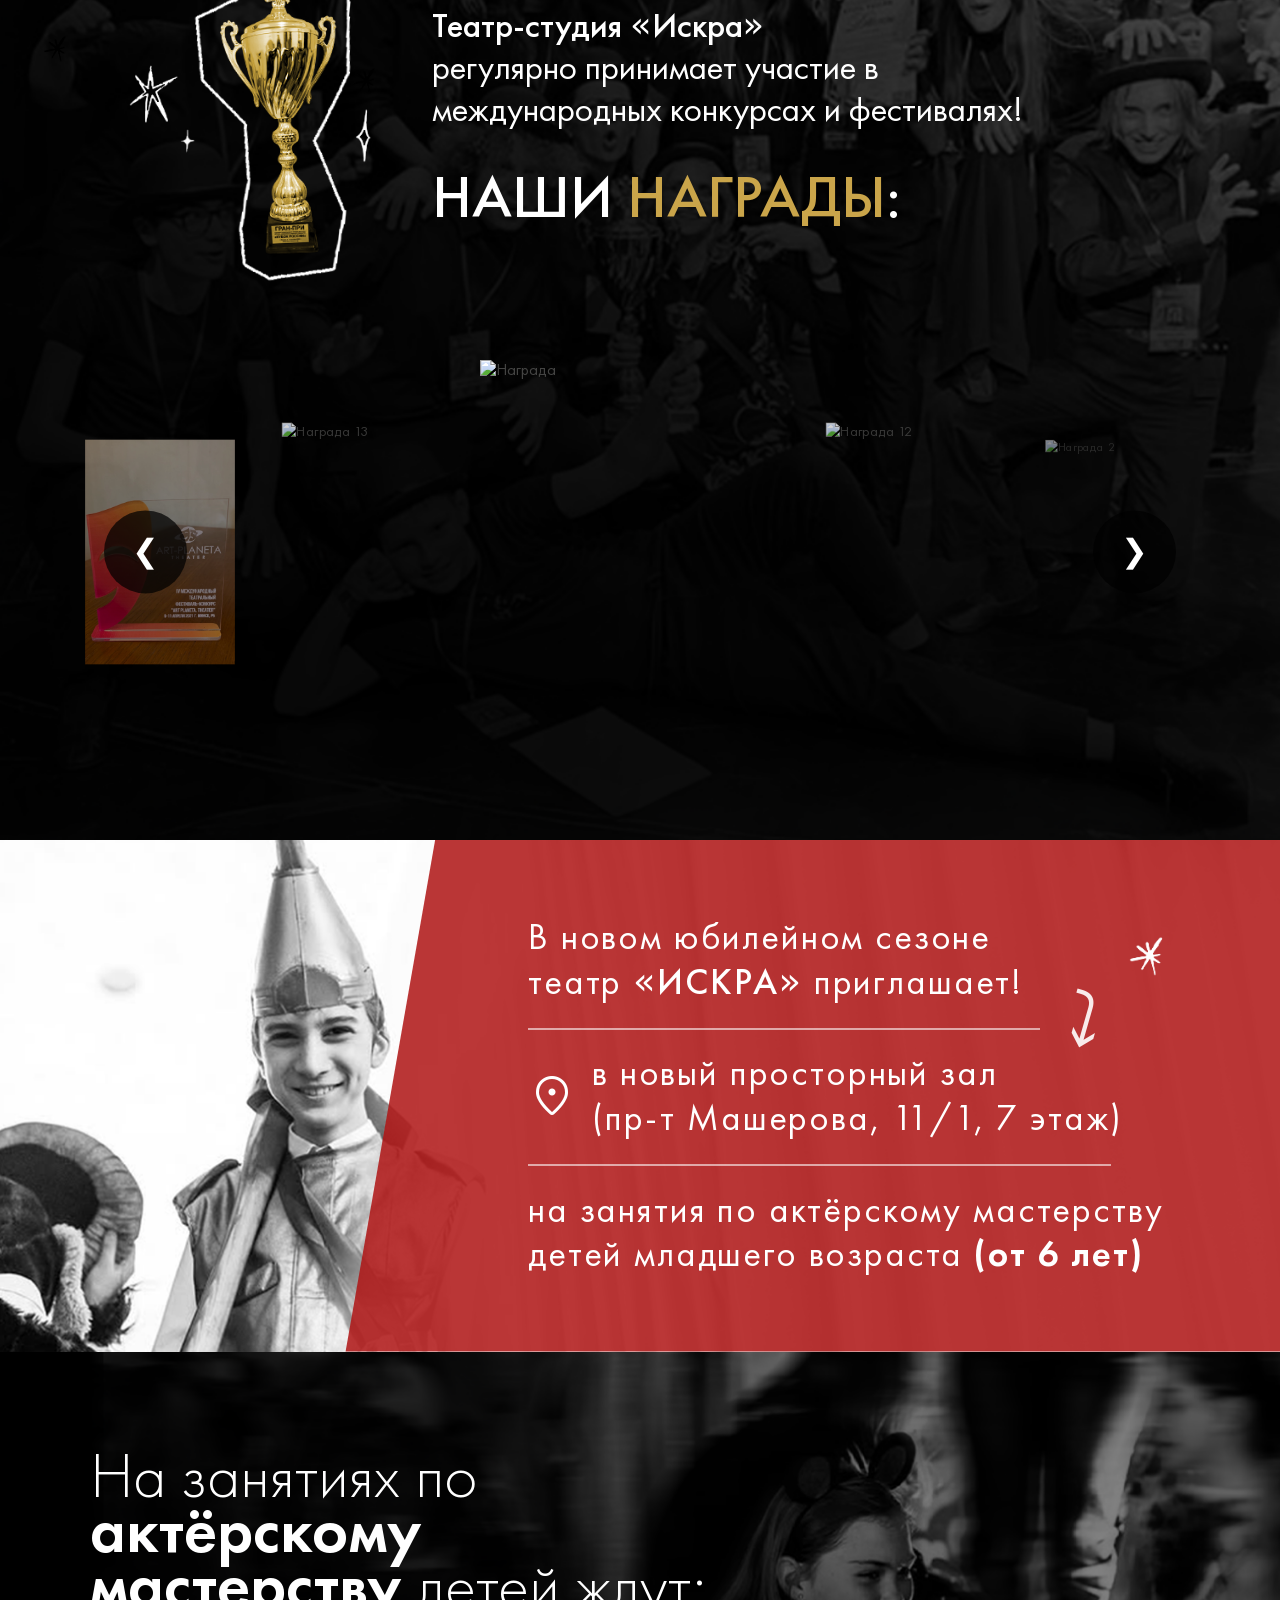
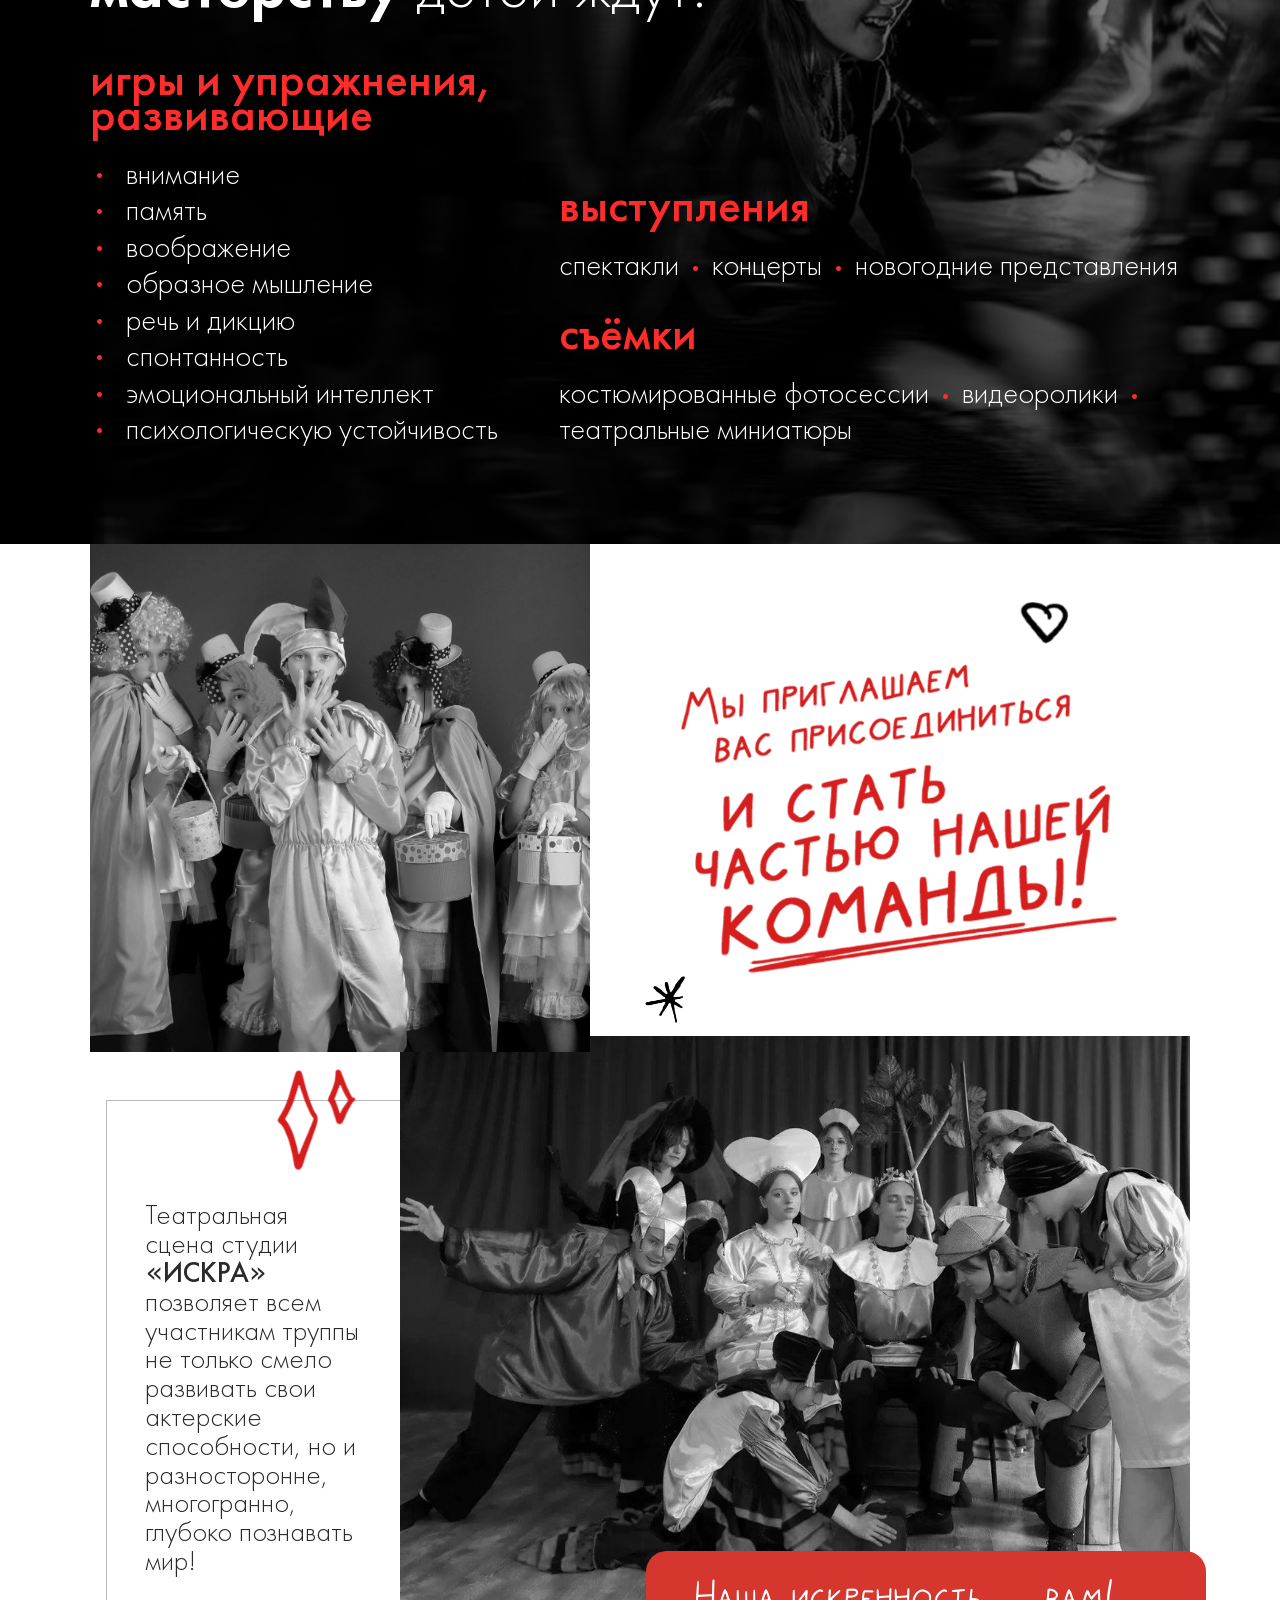
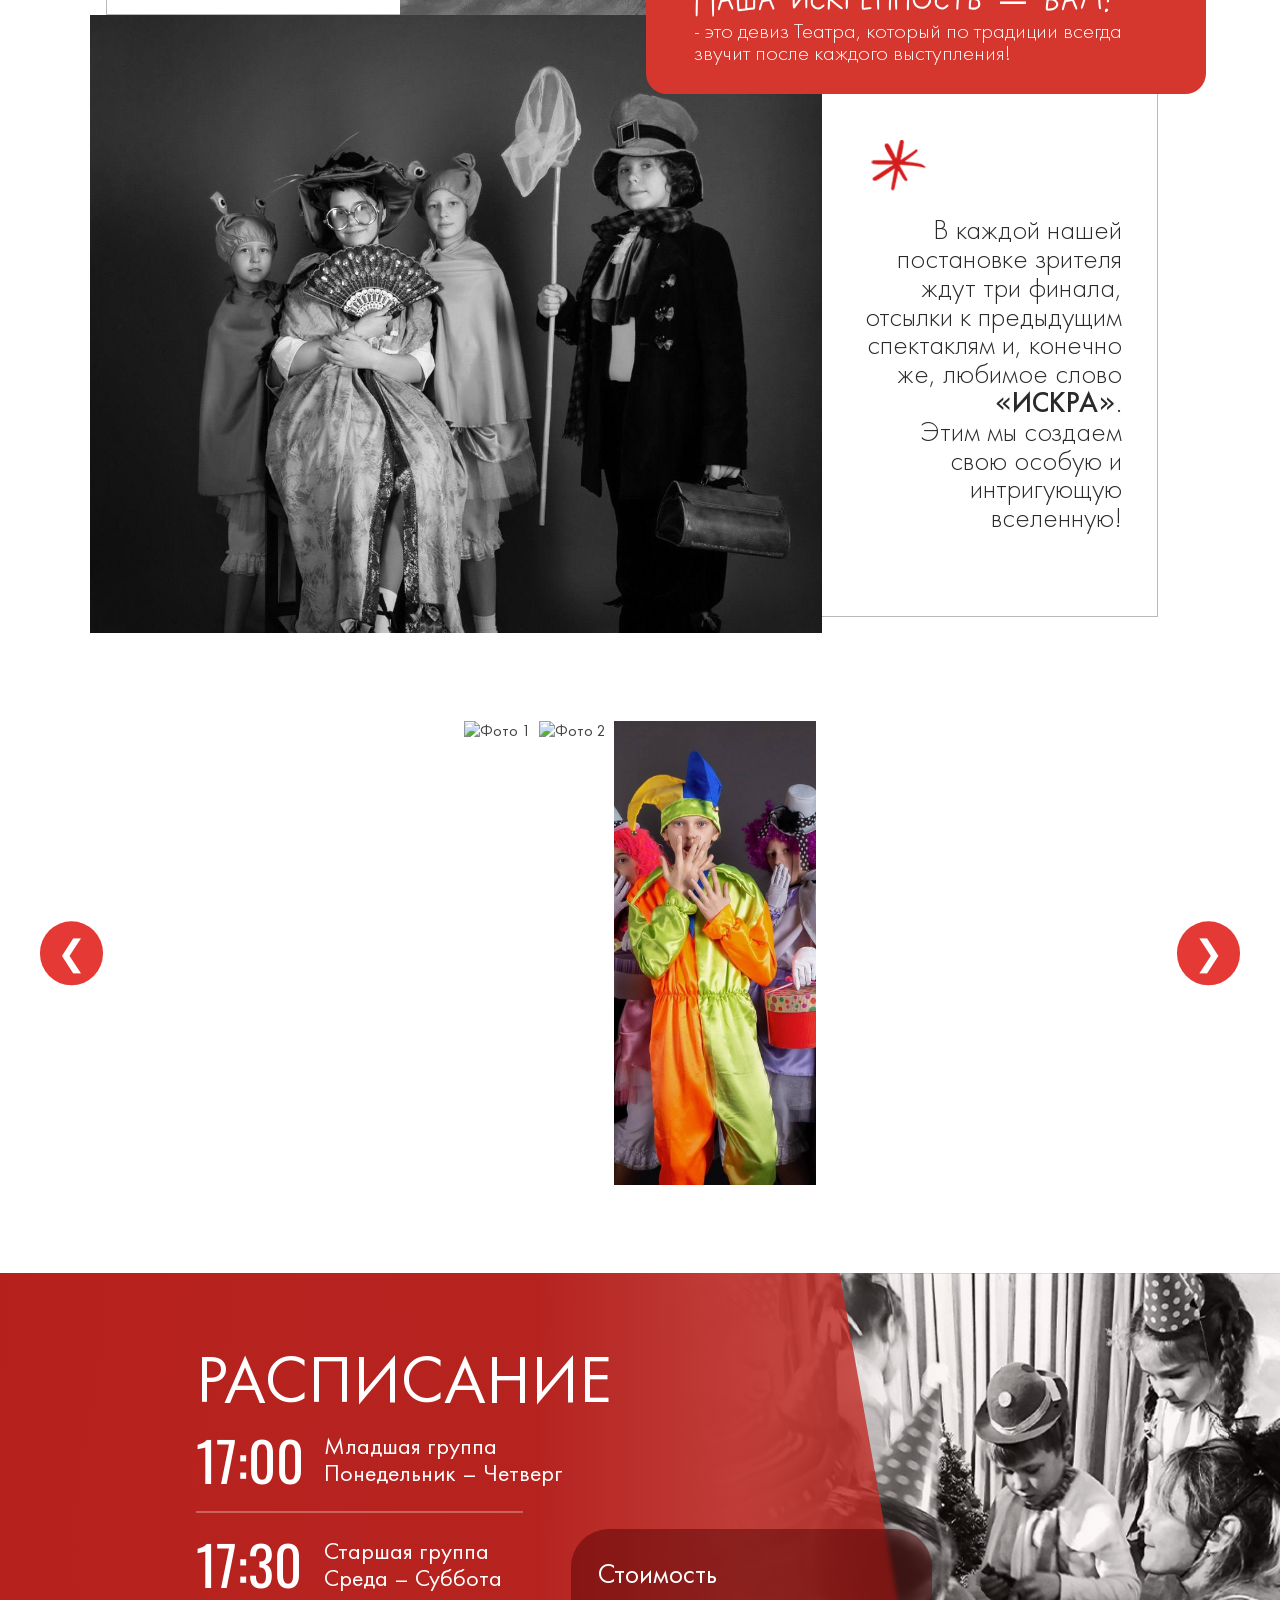
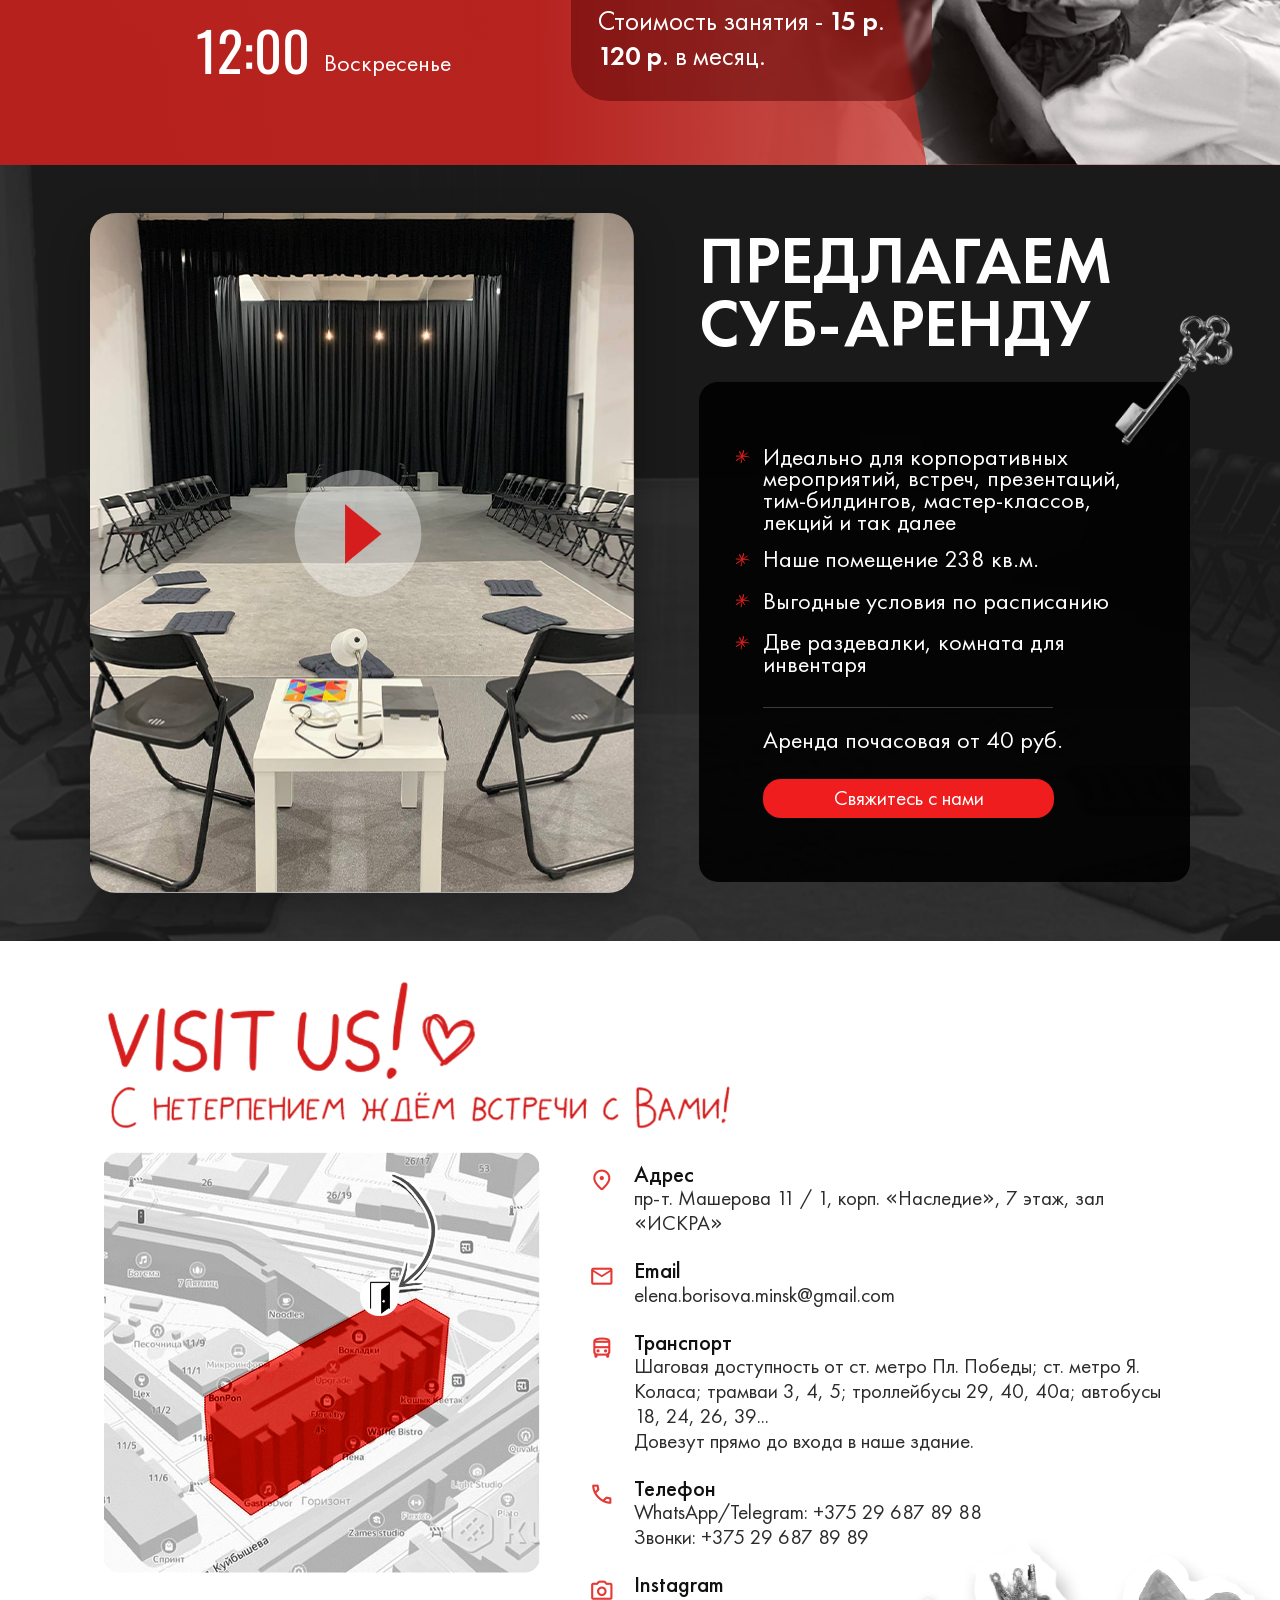
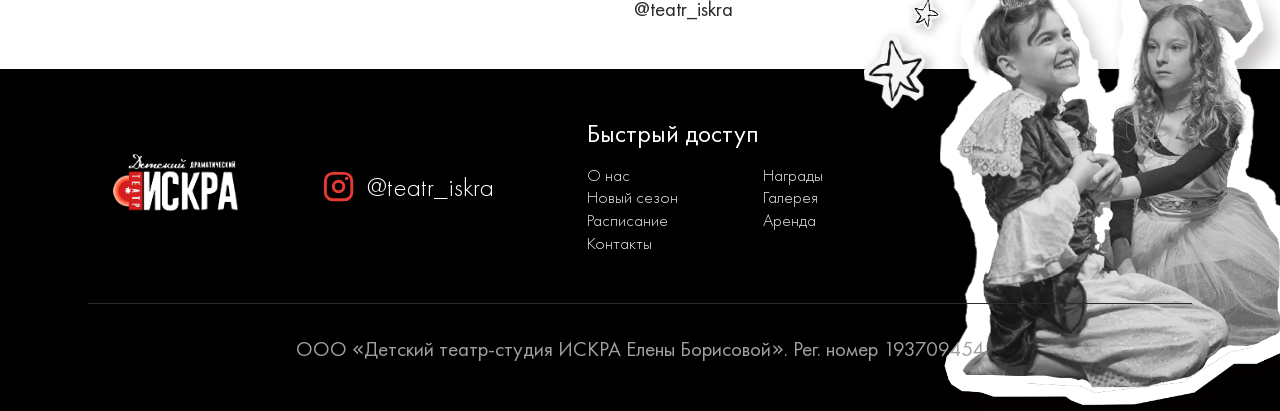
==== commit d0ecaec1: "Updated index.html" ====
--- a/index.html
+++ b/index.html
@@ -162,10 +162,10 @@
 
                         <div class="awards__carousel" id="awardsCarousel">
                             <div class="awards__track" id="awardsTrack">
-                                <img src="img/22.jpg" alt="Награда 12" class="awards__slide">
+                                <img src="img/11.jpg" alt="Награда 1" class="awards__slide">
                                 <img src="img/23.jpg" alt="Награда 13" class="awards__slide">
                                 <img src="img/10.jpg" alt="Награда" class="awards__slide">
-                                <img src="img/11.jpg" alt="Награда 1" class="awards__slide">
+                                <img src="img/22.jpg" alt="Награда 12" class="awards__slide">
                                 <img src="img/12.jpg" alt="Награда 2" class="awards__slide">
                                 <img src="img/13.jpg" alt="Награда 3" class="awards__slide">
                                 <img src="img/14.jpg" alt="Награда 4" class="awards__slide">
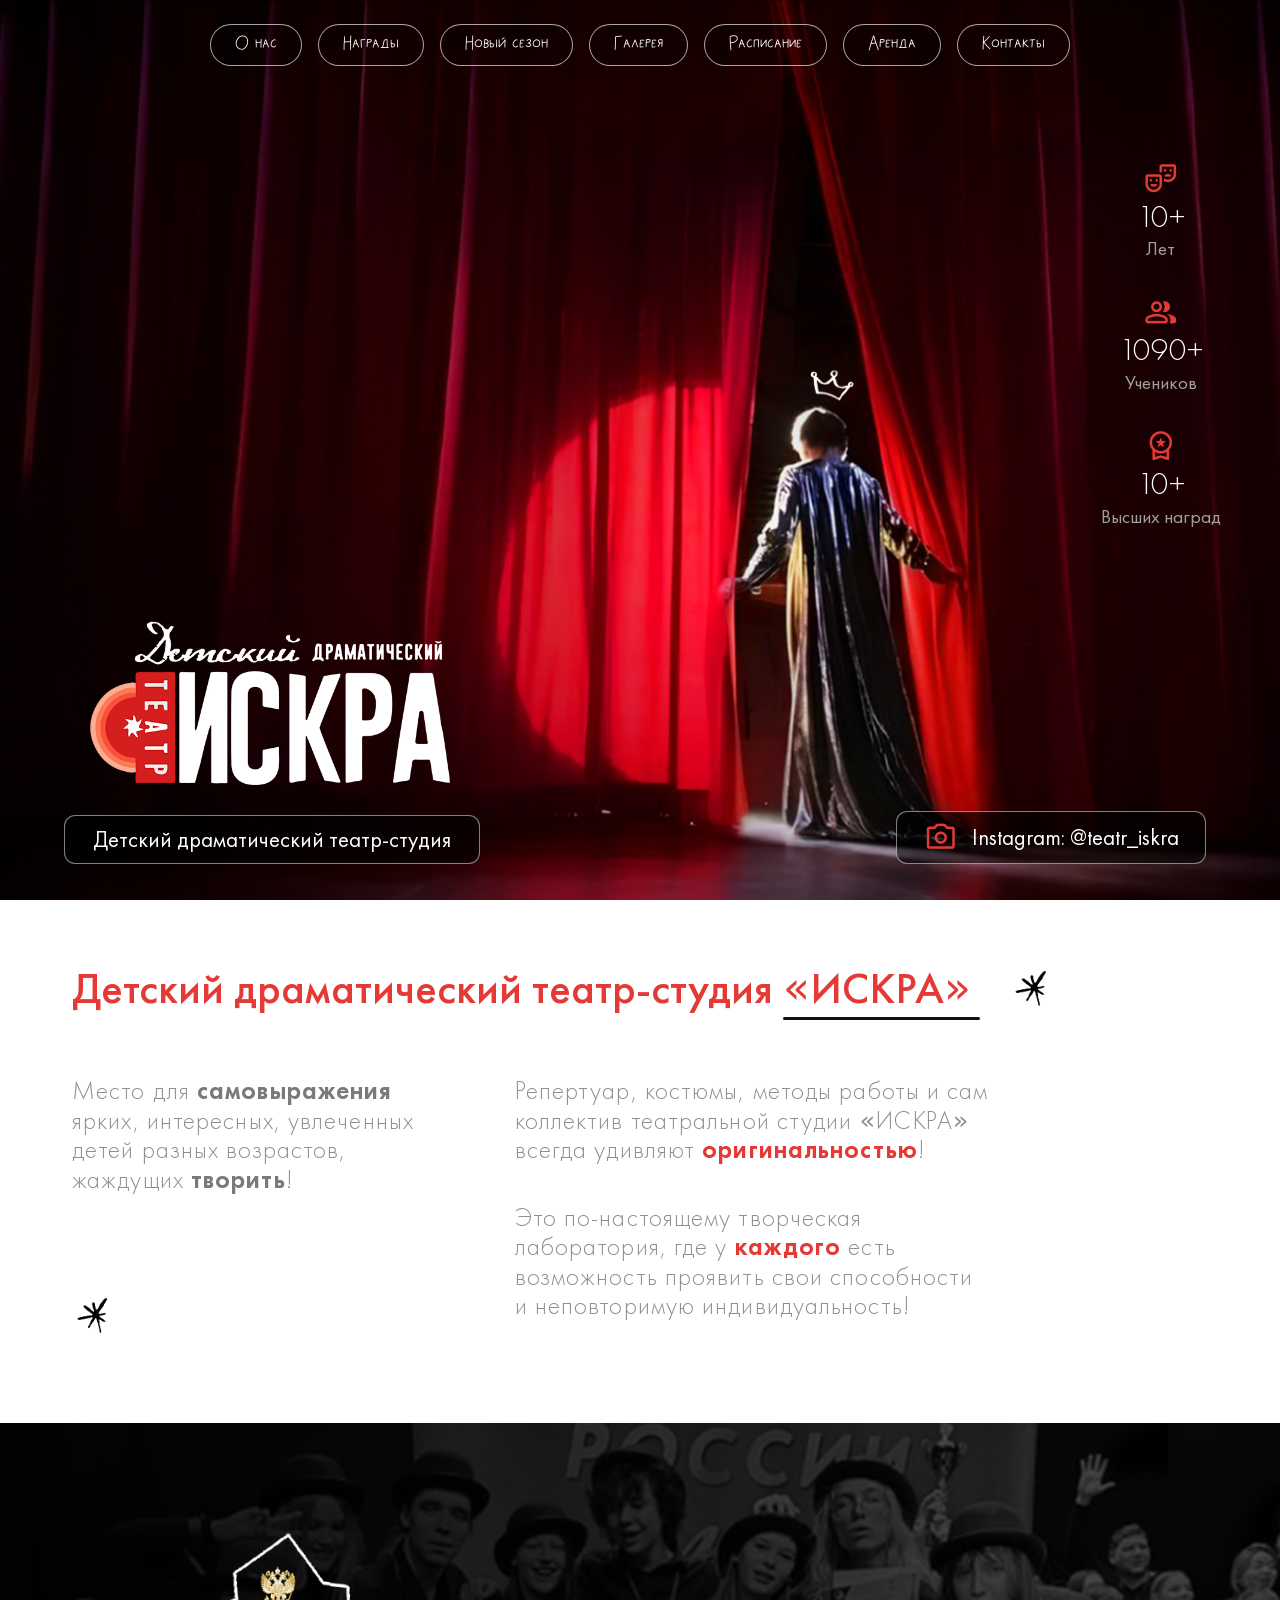
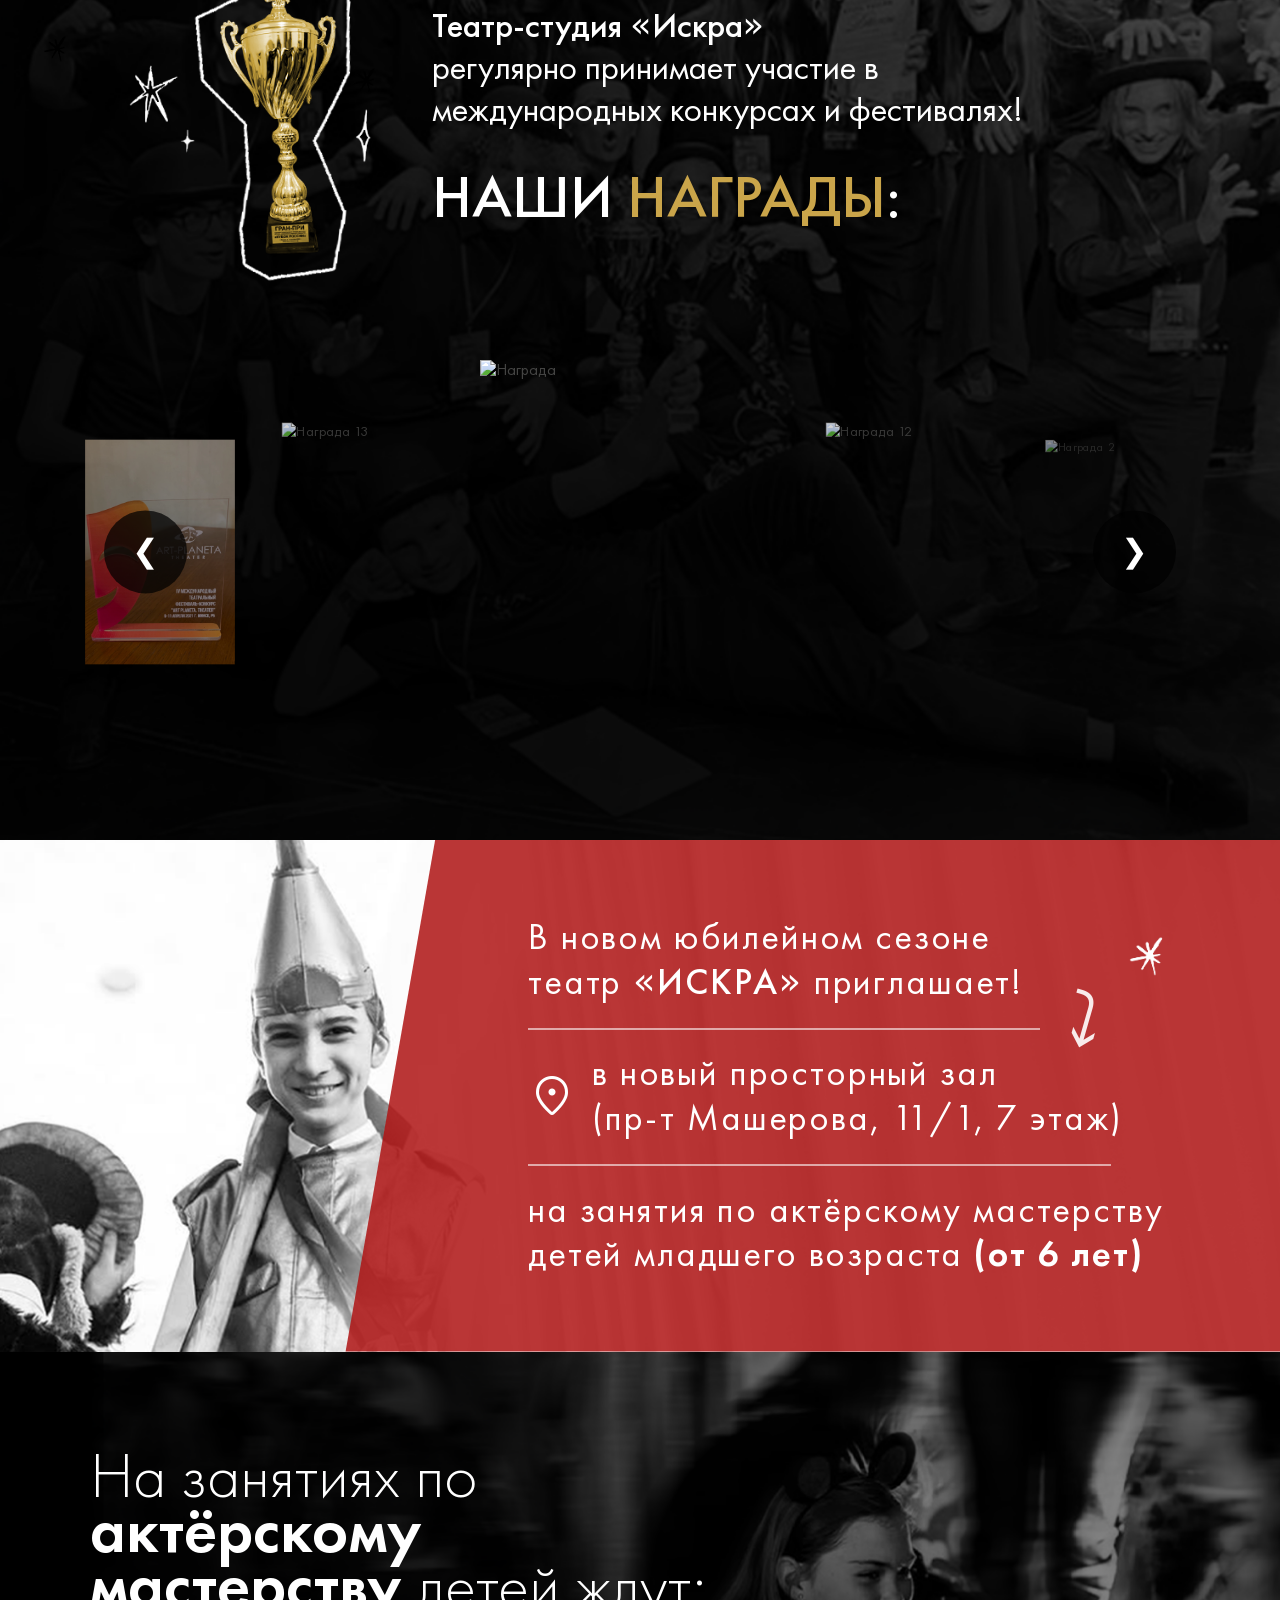
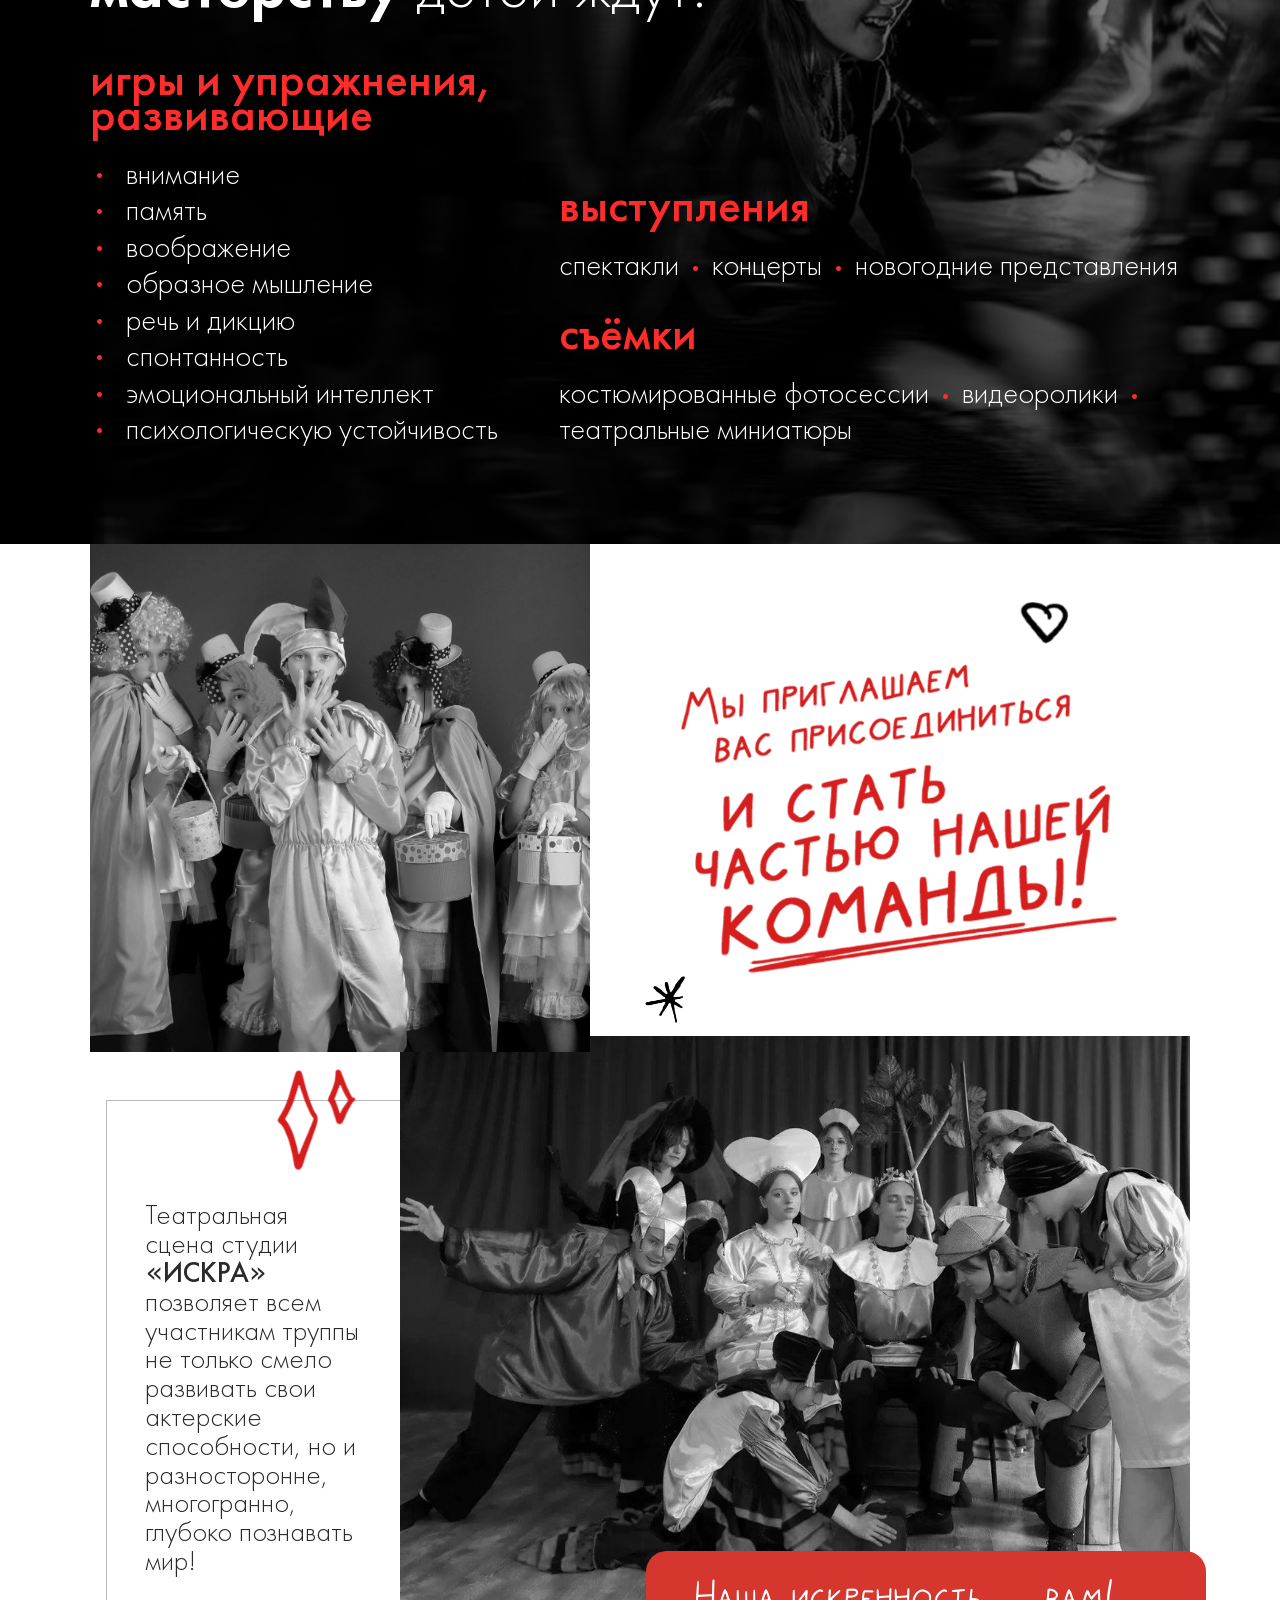
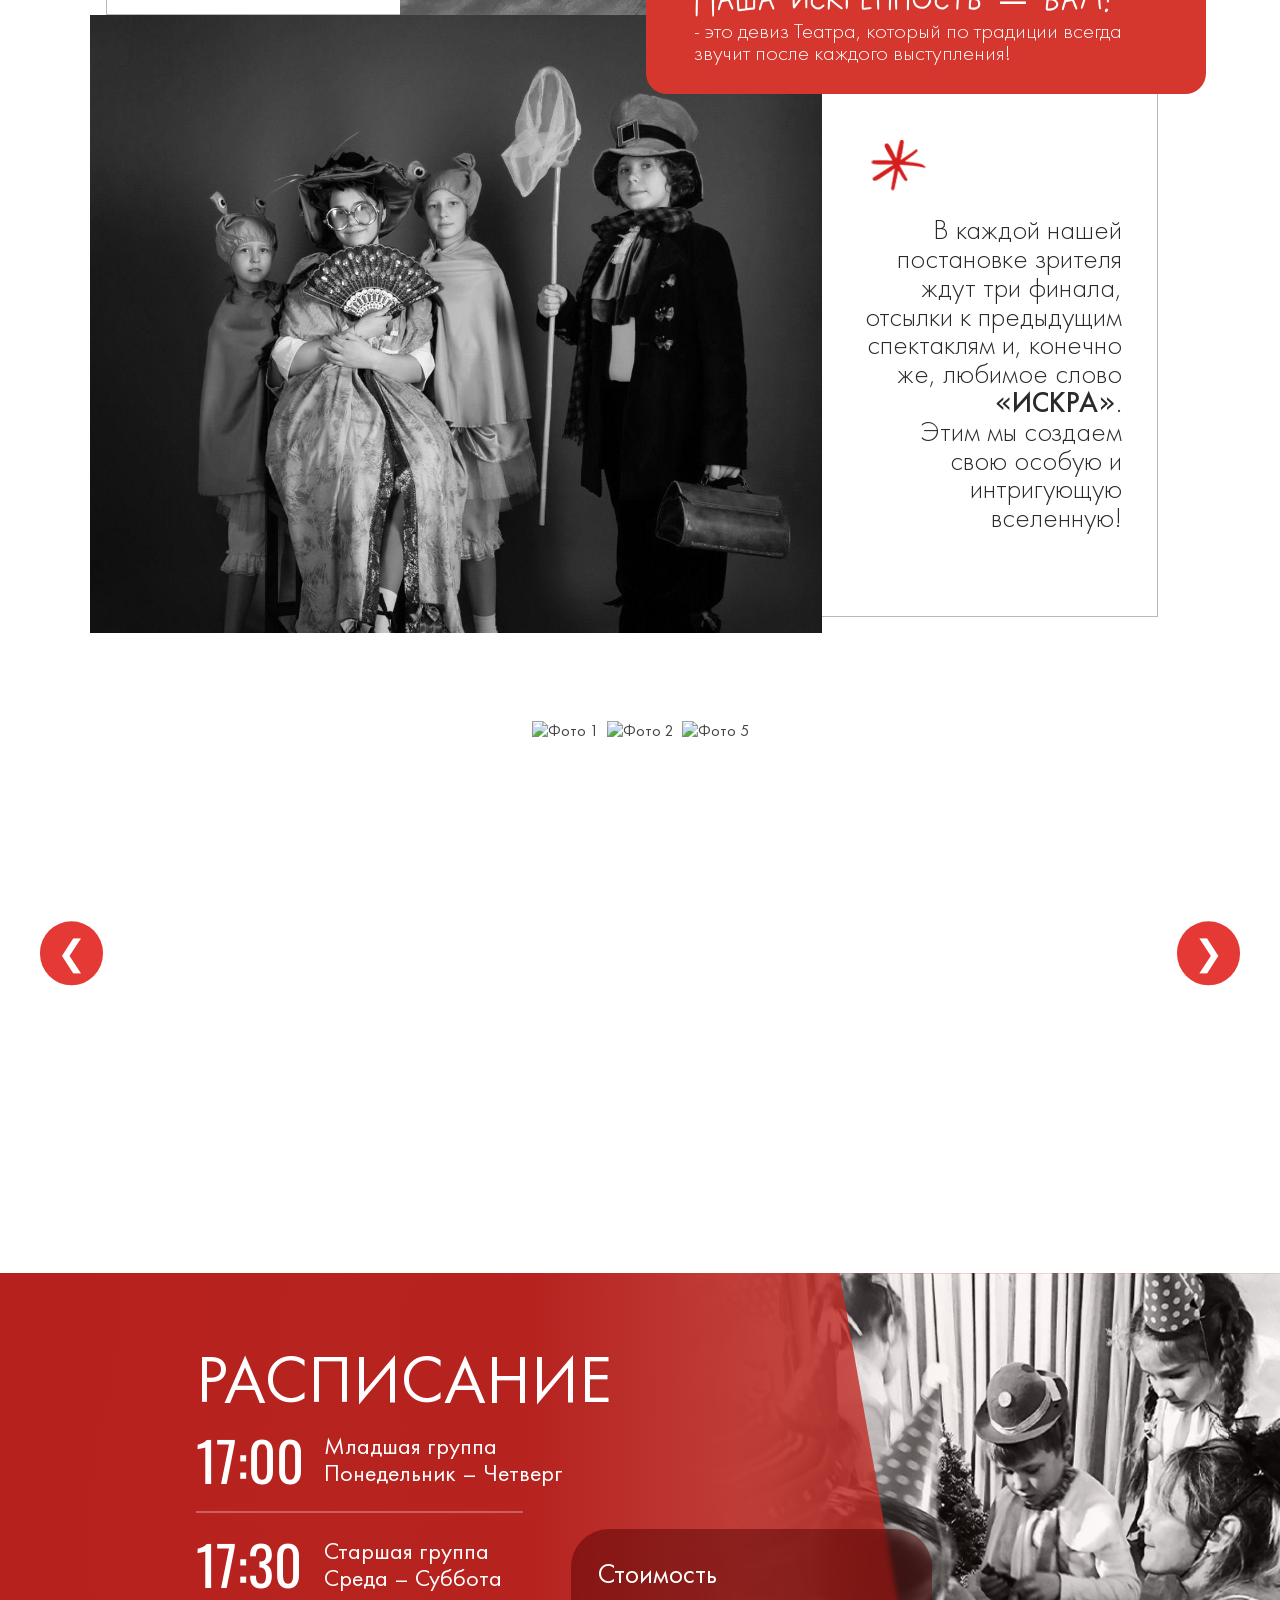
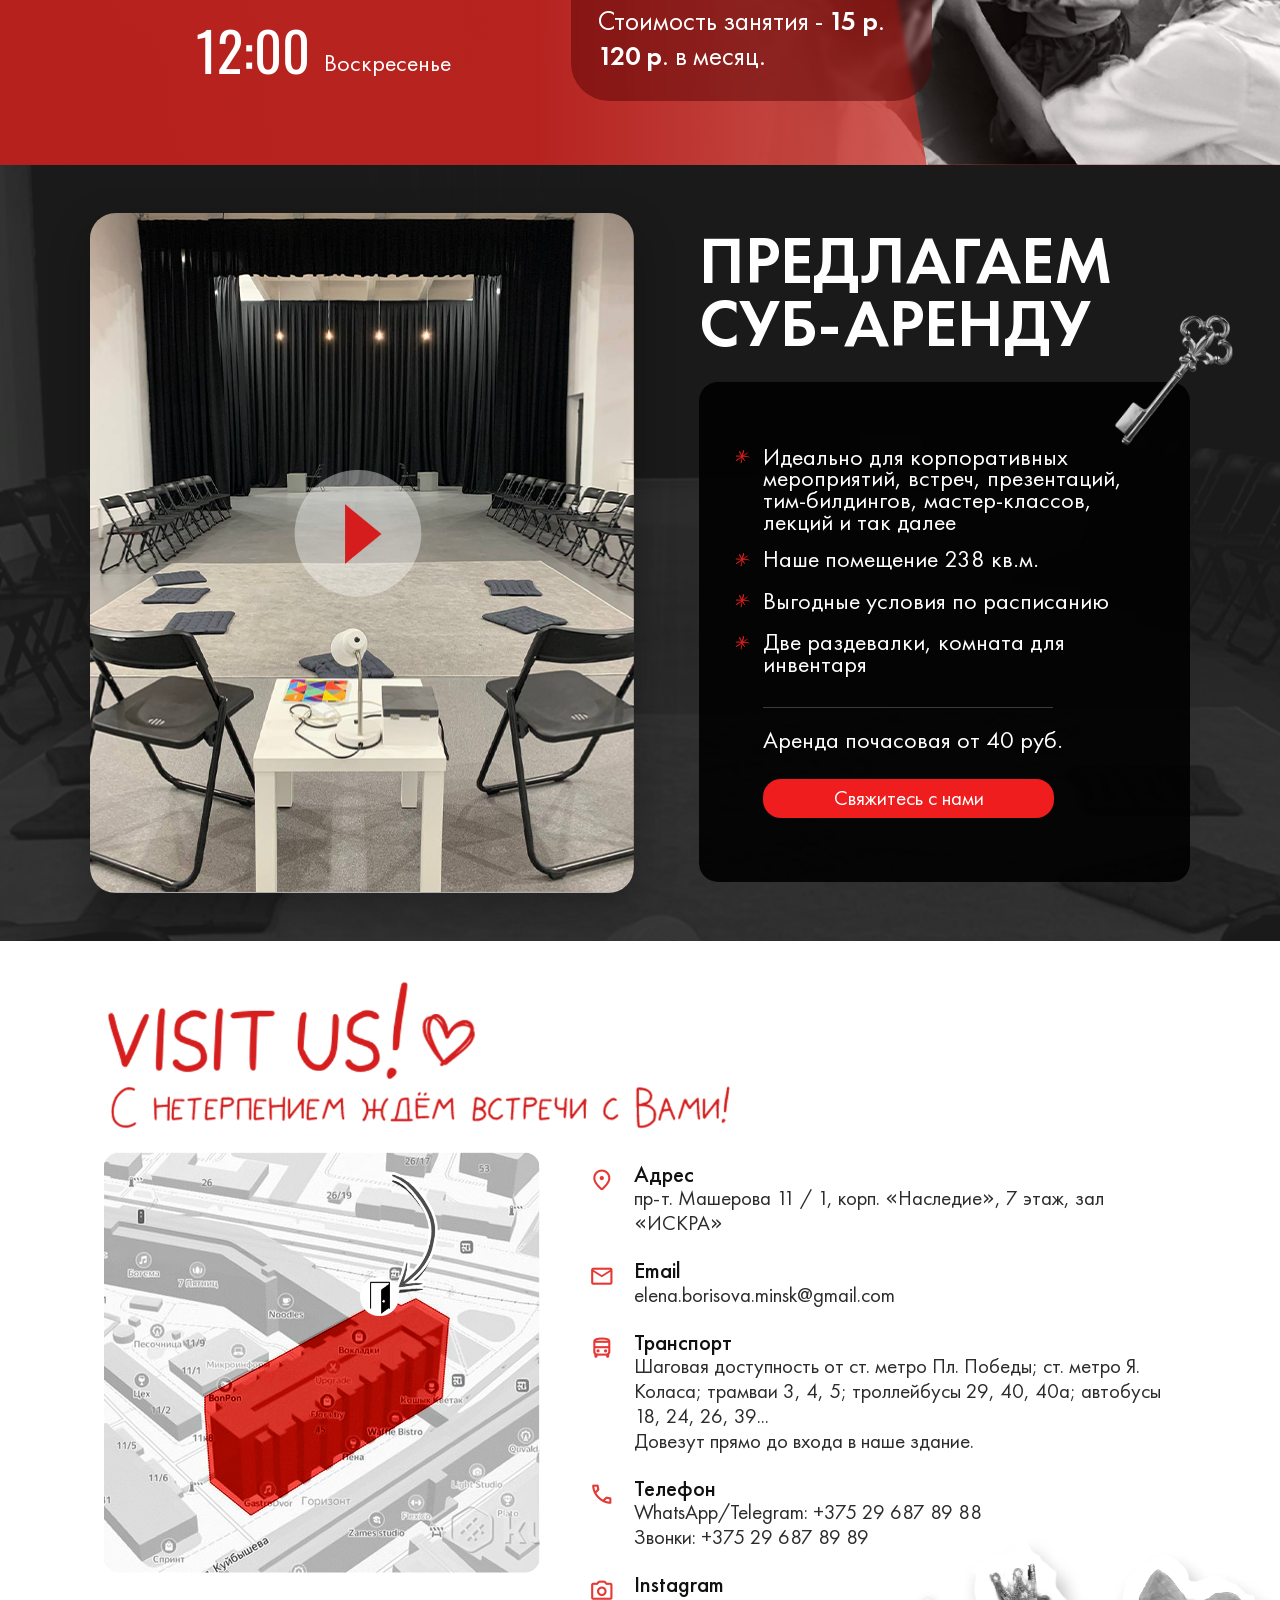
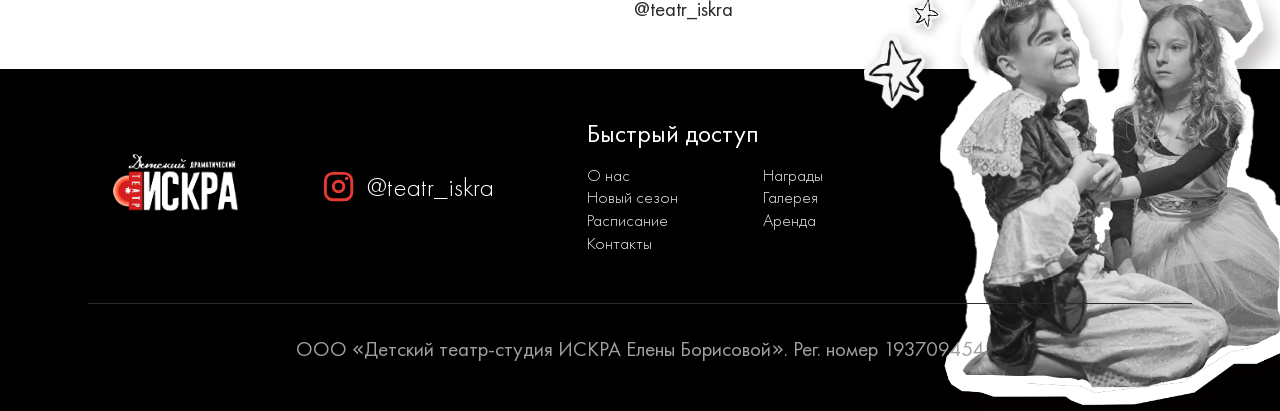
==== commit 9df1f1d2: "Updated index.html" ====
--- a/index.html
+++ b/index.html
@@ -323,34 +323,28 @@
                         <div class="gallery__track" id="galleryTrack">
                             <img src="img/IskraPhoto1.jpg" alt="Фото 1" class="gallery__slide">
                             <img src="img/IskraPhoto2.jpg" alt="Фото 2" class="gallery__slide">
-                            <img src="img/IskraPhoto3.jpg" alt="Фото 3" class="gallery__slide">
+                            <img src="img/IskraPhoto5.jpg" alt="Фото 5" class="gallery__slide">
+                            <img src="img/IskraPhoto12.jpg" alt="Фото 12" class="gallery__slide">
+                            <img src="img/IskraPhoto14.jpg" alt="Фото 14" class="gallery__slide">
+                            <img src="img/IskraPhoto24.jpg" alt="Фото 24" class="gallery__slide">
+                            <img src="img/IskraPhoto11.jpg" alt="Фото 11" class="gallery__slide">
+                            <img src="img/IskraPhoto7.jpg" alt="Фото 7" class="gallery__slide">
+                            <img src="img/IskraPhoto27.jpg" alt="Фото 27" class="gallery__slide">
+                            <img src="img/IskraPhoto25.jpg" alt="Фото 25" class="gallery__slide">
+                            <img src="img/IskraPhoto6.jpg" alt="Фото 6" class="gallery__slide">
+                            <img src="img/IskraPhoto22.jpg" alt="Фото 22" class="gallery__slide">
+                            <img src="img/IskraPhoto15.jpg" alt="Фото 15" class="gallery__slide">
+                            <img src="img/IskraPhoto17.jpg" alt="Фото 17" class="gallery__slide">
                             <img src="img/IskraPhoto4.jpg" alt="Фото 4" class="gallery__slide">
-                            <img src="img/IskraPhoto5.jpg" alt="Фото 5" class="gallery__slide">
-                            <img src="img/IskraPhoto6.jpg" alt="Фото 6" class="gallery__slide">
-                            <img src="img/IskraPhoto7.jpg" alt="Фото 7" class="gallery__slide">
                             <img src="img/IskraPhoto8.jpg" alt="Фото 8" class="gallery__slide">
-                            <img src="img/IskraPhoto9.jpg" alt="Фото 9" class="gallery__slide">
                             <img src="img/IskraPhoto10.jpg" alt="Фото 10" class="gallery__slide">
-                            <img src="img/IskraPhoto11.jpg" alt="Фото 11" class="gallery__slide">
-                            <img src="img/IskraPhoto12.jpg" alt="Фото 12" class="gallery__slide">
-                            <img src="img/IskraPhoto13.jpg" alt="Фото 13" class="gallery__slide">
-                            <img src="img/IskraPhoto14.jpg" alt="Фото 14" class="gallery__slide">
-                            <img src="img/IskraPhoto15.jpg" alt="Фото 15" class="gallery__slide">
-                            <img src="img/IskraPhoto16.jpg" alt="Фото 16" class="gallery__slide">
-                            <img src="img/IskraPhoto17.jpg" alt="Фото 17" class="gallery__slide">
-                            <img src="img/IskraPhoto18.jpg" alt="Фото 18" class="gallery__slide">
-                            <img src="img/IskraPhoto19.jpg" alt="Фото 19" class="gallery__slide">
+                            <img src="img/IskraPhoto30.jpg" alt="Фото 30" class="gallery__slide">
                             <img src="img/IskraPhoto20.jpg" alt="Фото 20" class="gallery__slide">
                             <img src="img/IskraPhoto21.jpg" alt="Фото 21" class="gallery__slide">
-                            <img src="img/IskraPhoto22.jpg" alt="Фото 22" class="gallery__slide">
+                            <img src="img/IskraPhoto19.jpg" alt="Фото 19" class="gallery__slide">
                             <img src="img/IskraPhoto23.jpg" alt="Фото 23" class="gallery__slide">
-                            <img src="img/IskraPhoto24.jpg" alt="Фото 24" class="gallery__slide">
-                            <img src="img/IskraPhoto25.jpg" alt="Фото 25" class="gallery__slide">
+                            <img src="img/IskraPhoto28.jpg" alt="Фото 28" class="gallery__slide">
                             <img src="img/IskraPhoto26.jpg" alt="Фото 26" class="gallery__slide">
-                            <img src="img/IskraPhoto27.jpg" alt="Фото 27" class="gallery__slide">
-                            <img src="img/IskraPhoto28.jpg" alt="Фото 28" class="gallery__slide">
-                            <img src="img/IskraPhoto29.jpg" alt="Фото 29" class="gallery__slide">
-                            <img src="img/IskraPhoto30.jpg" alt="Фото 30" class="gallery__slide">
                         </div>
                     </div>
 
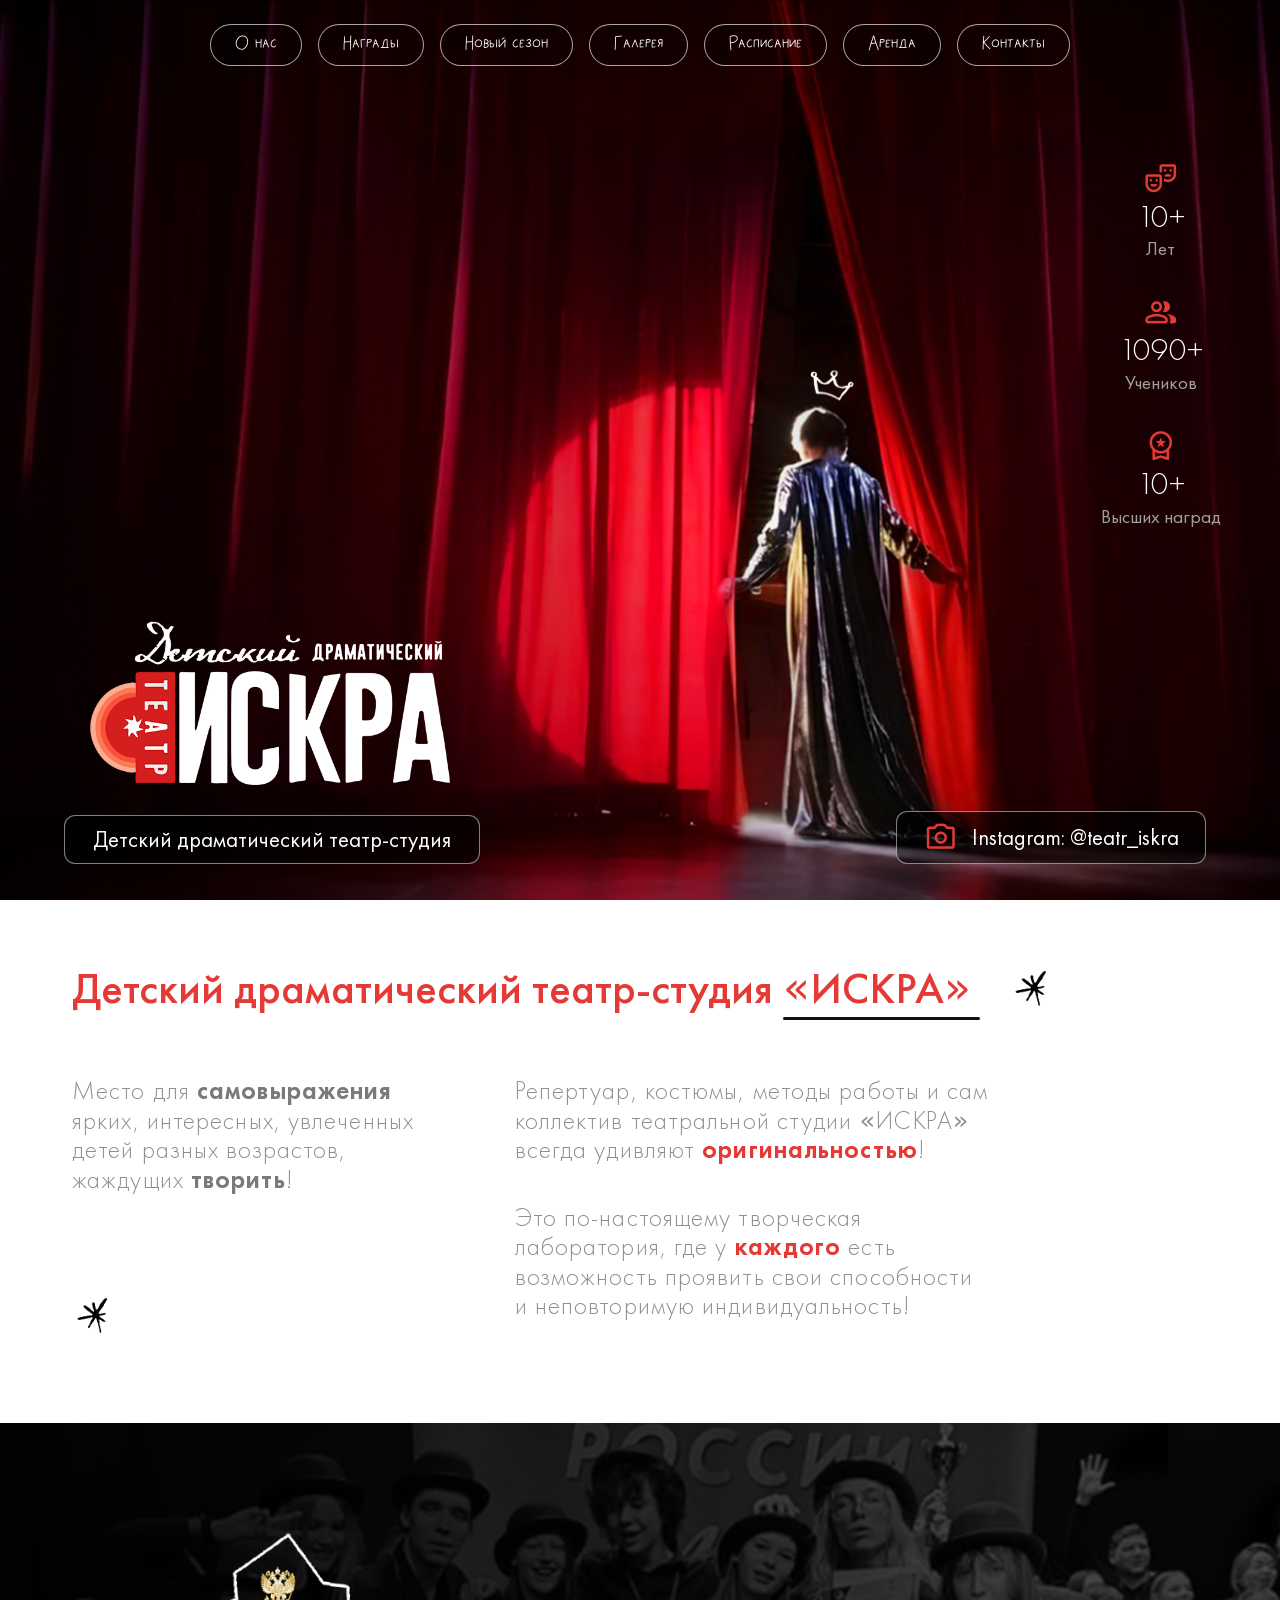
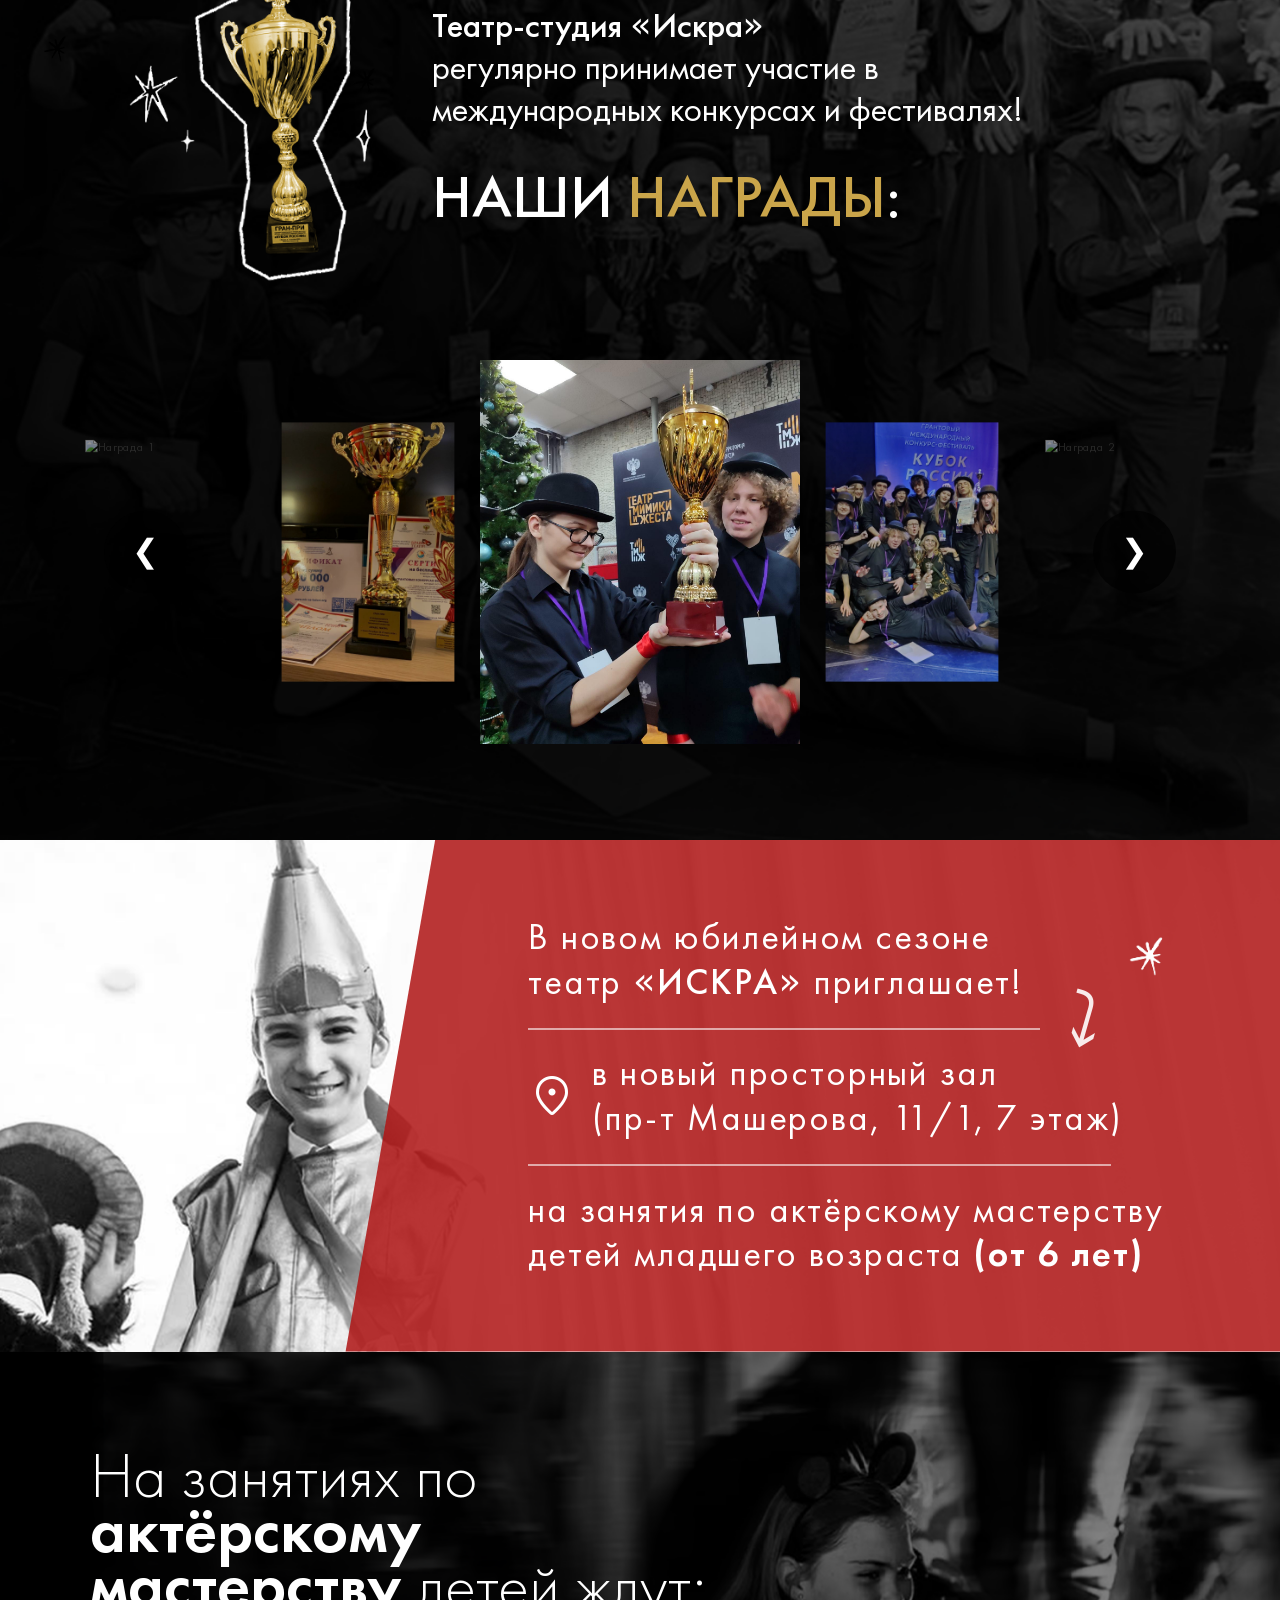
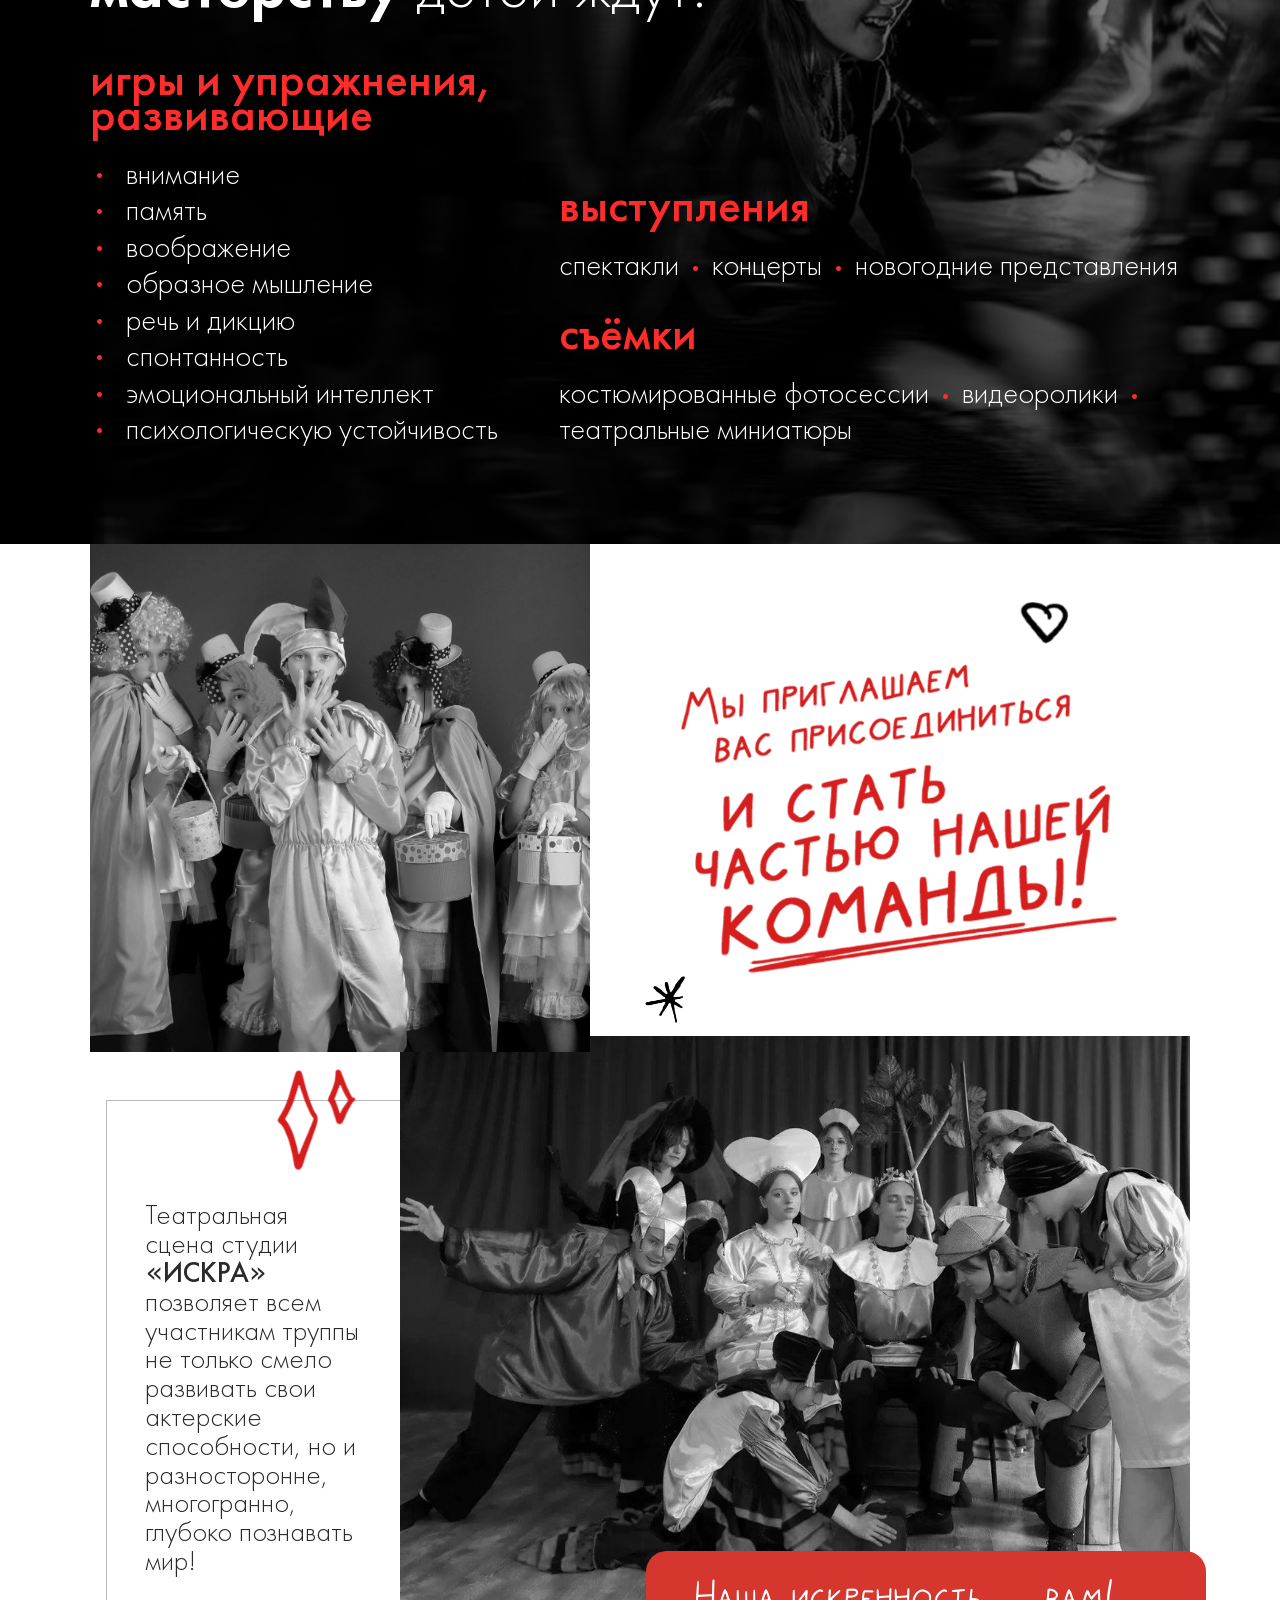
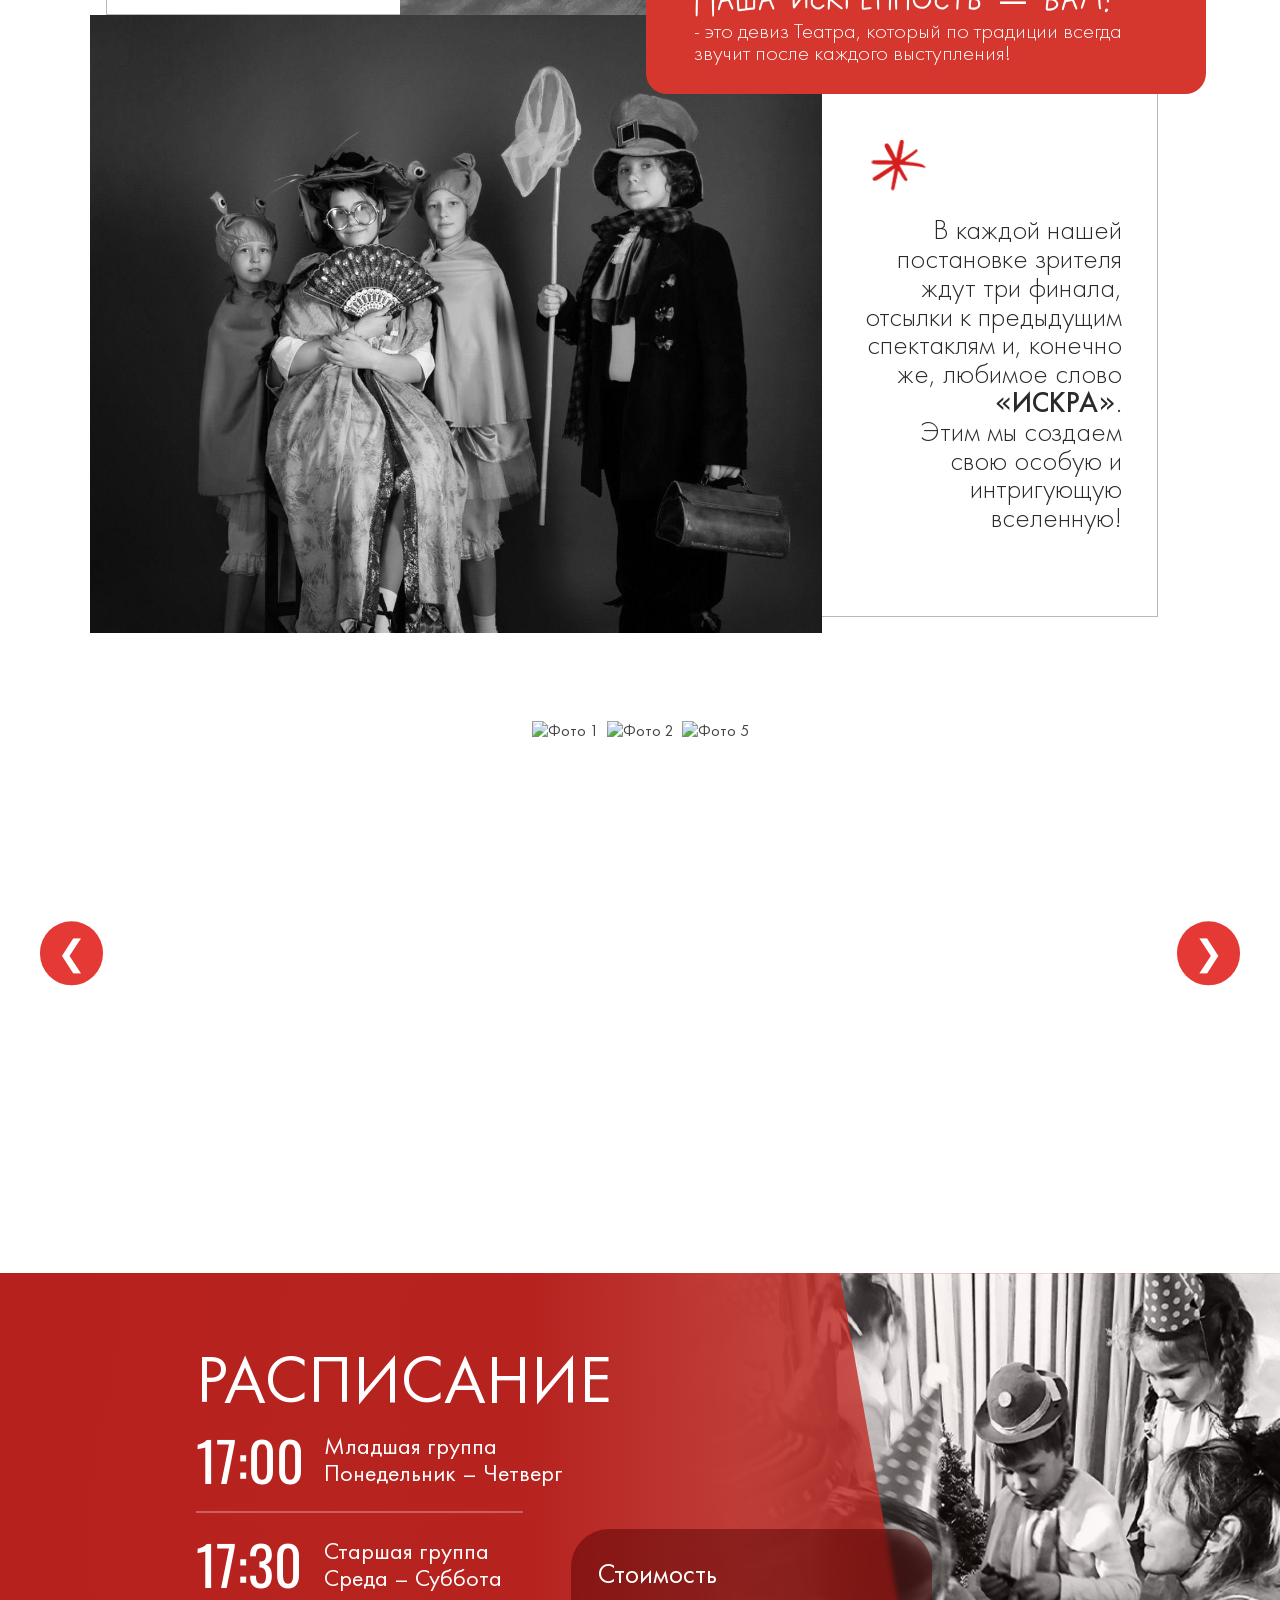
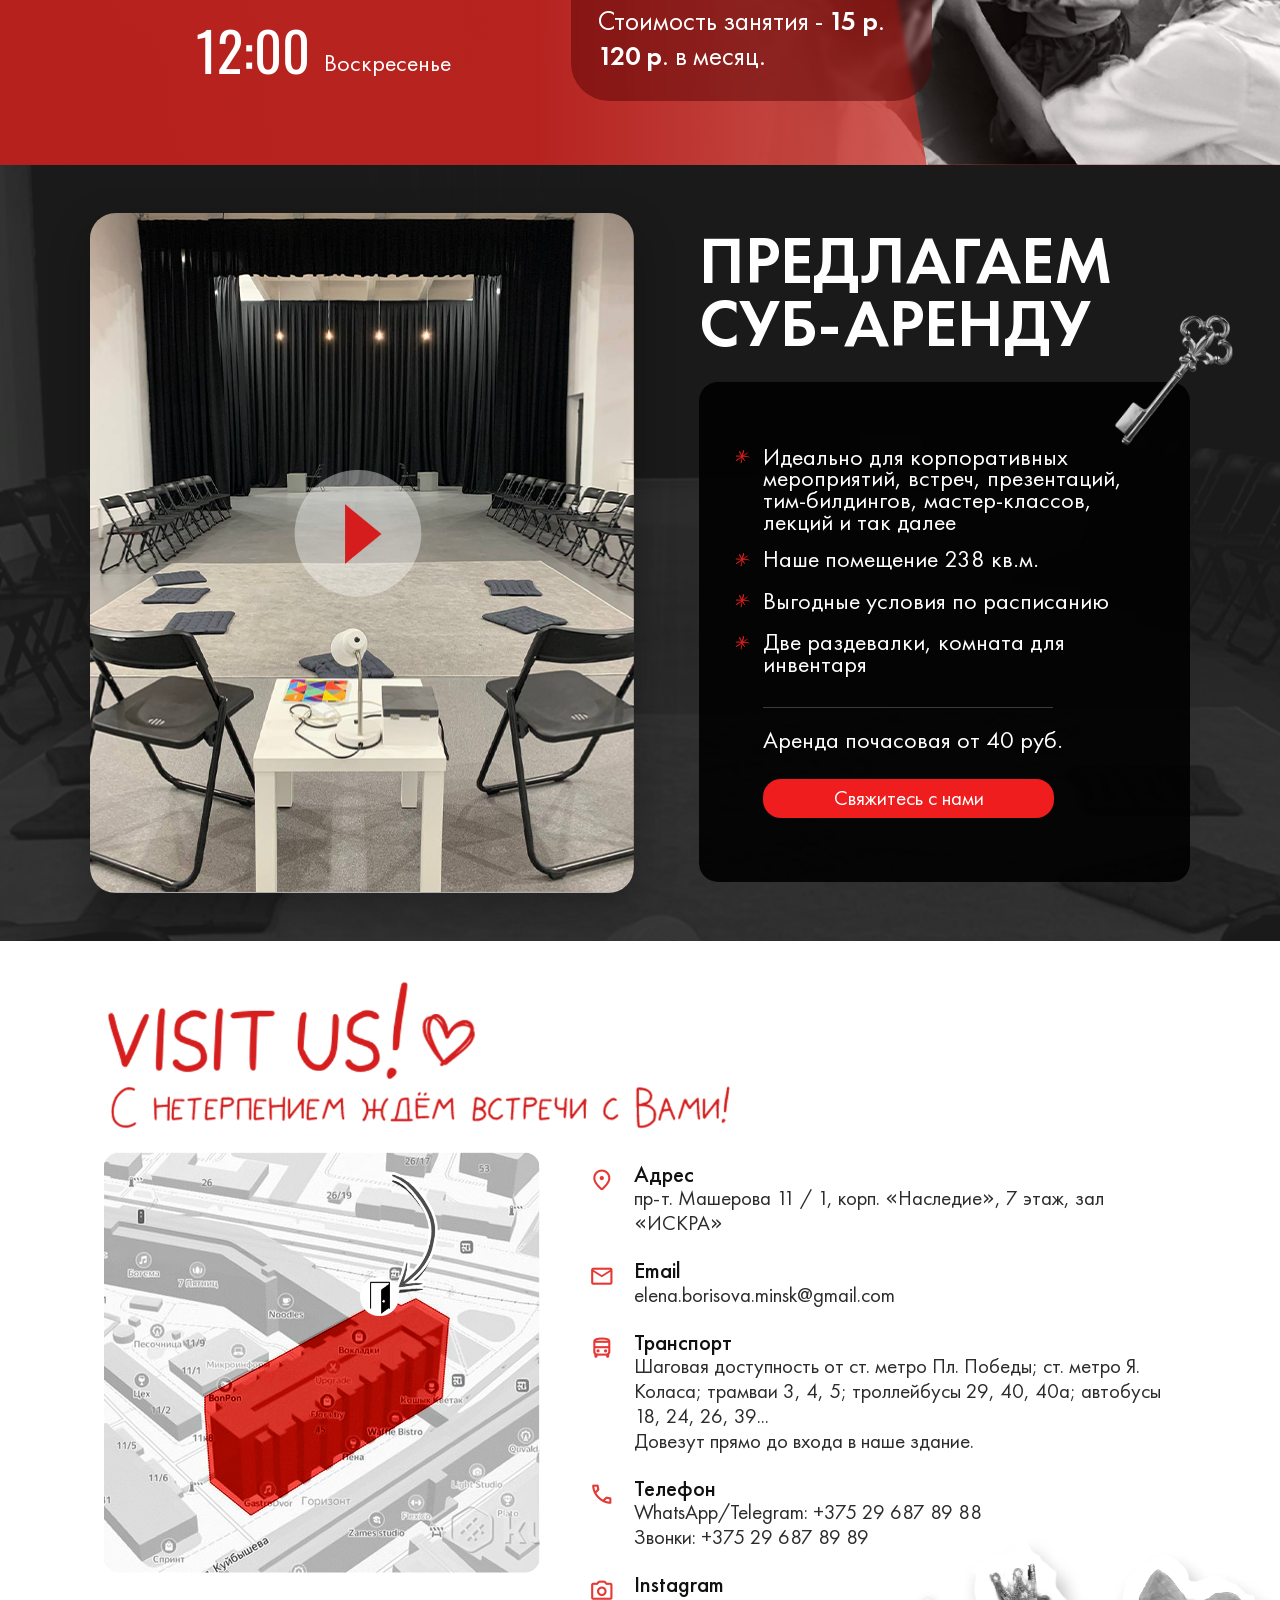
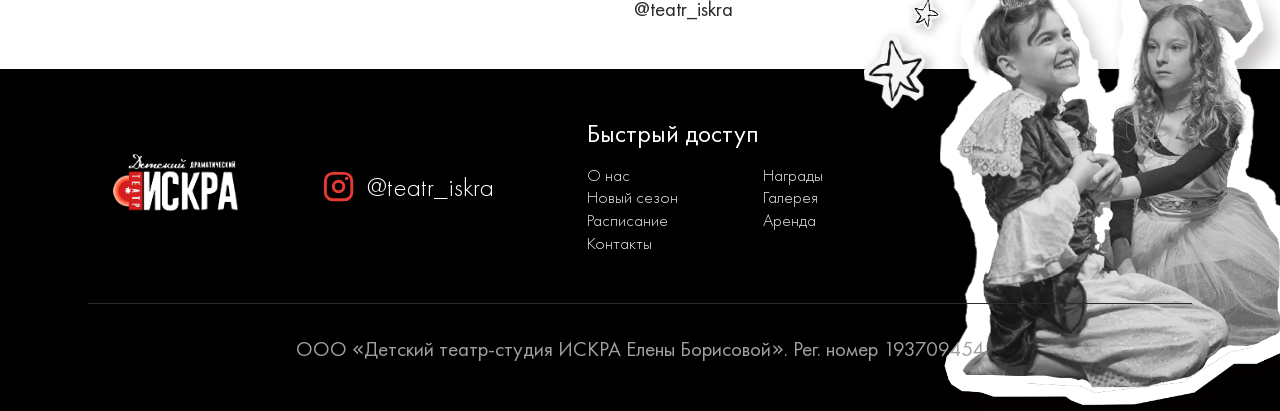
==== commit 994bf937: "Updated index.html" ====
--- a/index.html
+++ b/index.html
@@ -162,10 +162,10 @@
 
                         <div class="awards__carousel" id="awardsCarousel">
                             <div class="awards__track" id="awardsTrack">
-                                <img src="img/11.jpg" alt="Награда 1" class="awards__slide">
-                                <img src="img/23.jpg" alt="Награда 13" class="awards__slide">
-                                <img src="img/10.jpg" alt="Награда" class="awards__slide">
-                                <img src="img/22.jpg" alt="Награда 12" class="awards__slide">
+                                <img src="img/11.JPG" alt="Награда 1" class="awards__slide">
+                                <img src="img/23.JPG" alt="Награда 13" class="awards__slide">
+                                <img src="img/10.JPG" alt="Награда" class="awards__slide">
+                                <img src="img/22.JPG" alt="Награда 12" class="awards__slide">
                                 <img src="img/12.jpg" alt="Награда 2" class="awards__slide">
                                 <img src="img/13.jpg" alt="Награда 3" class="awards__slide">
                                 <img src="img/14.jpg" alt="Награда 4" class="awards__slide">
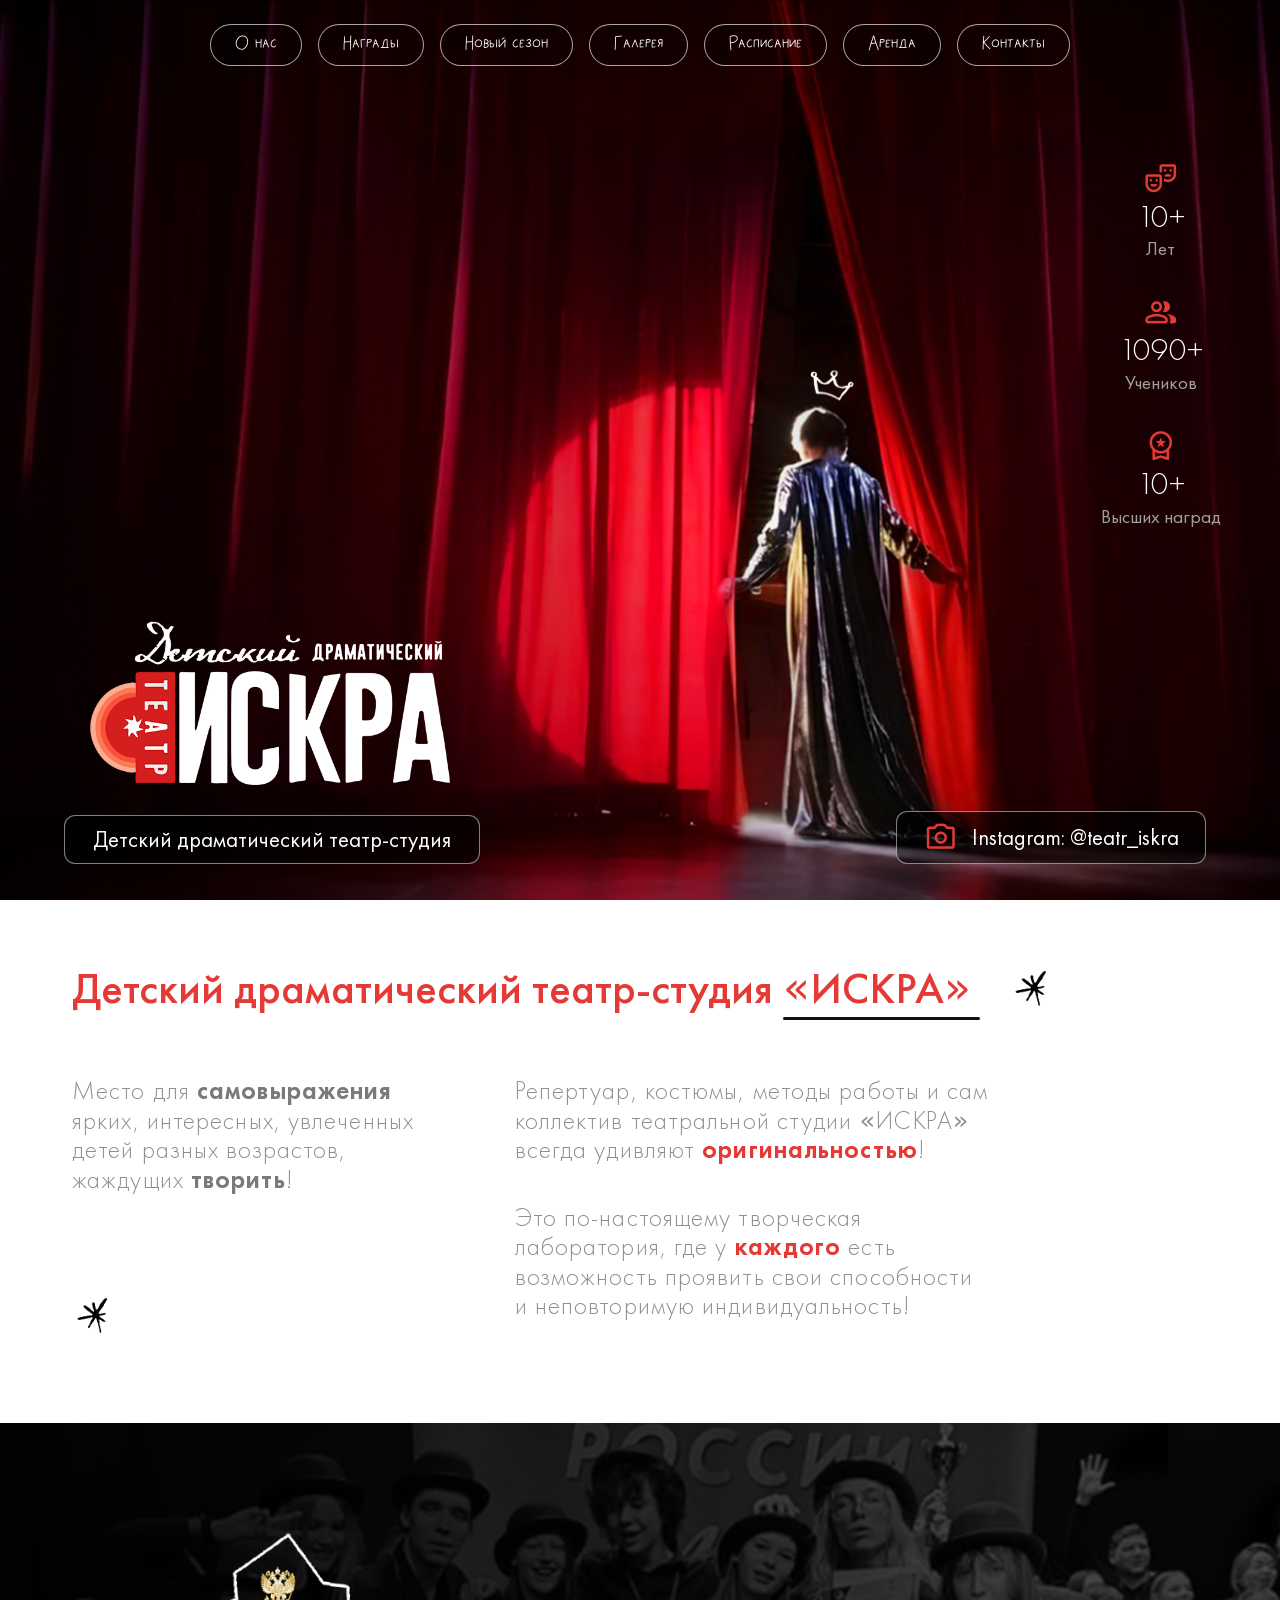
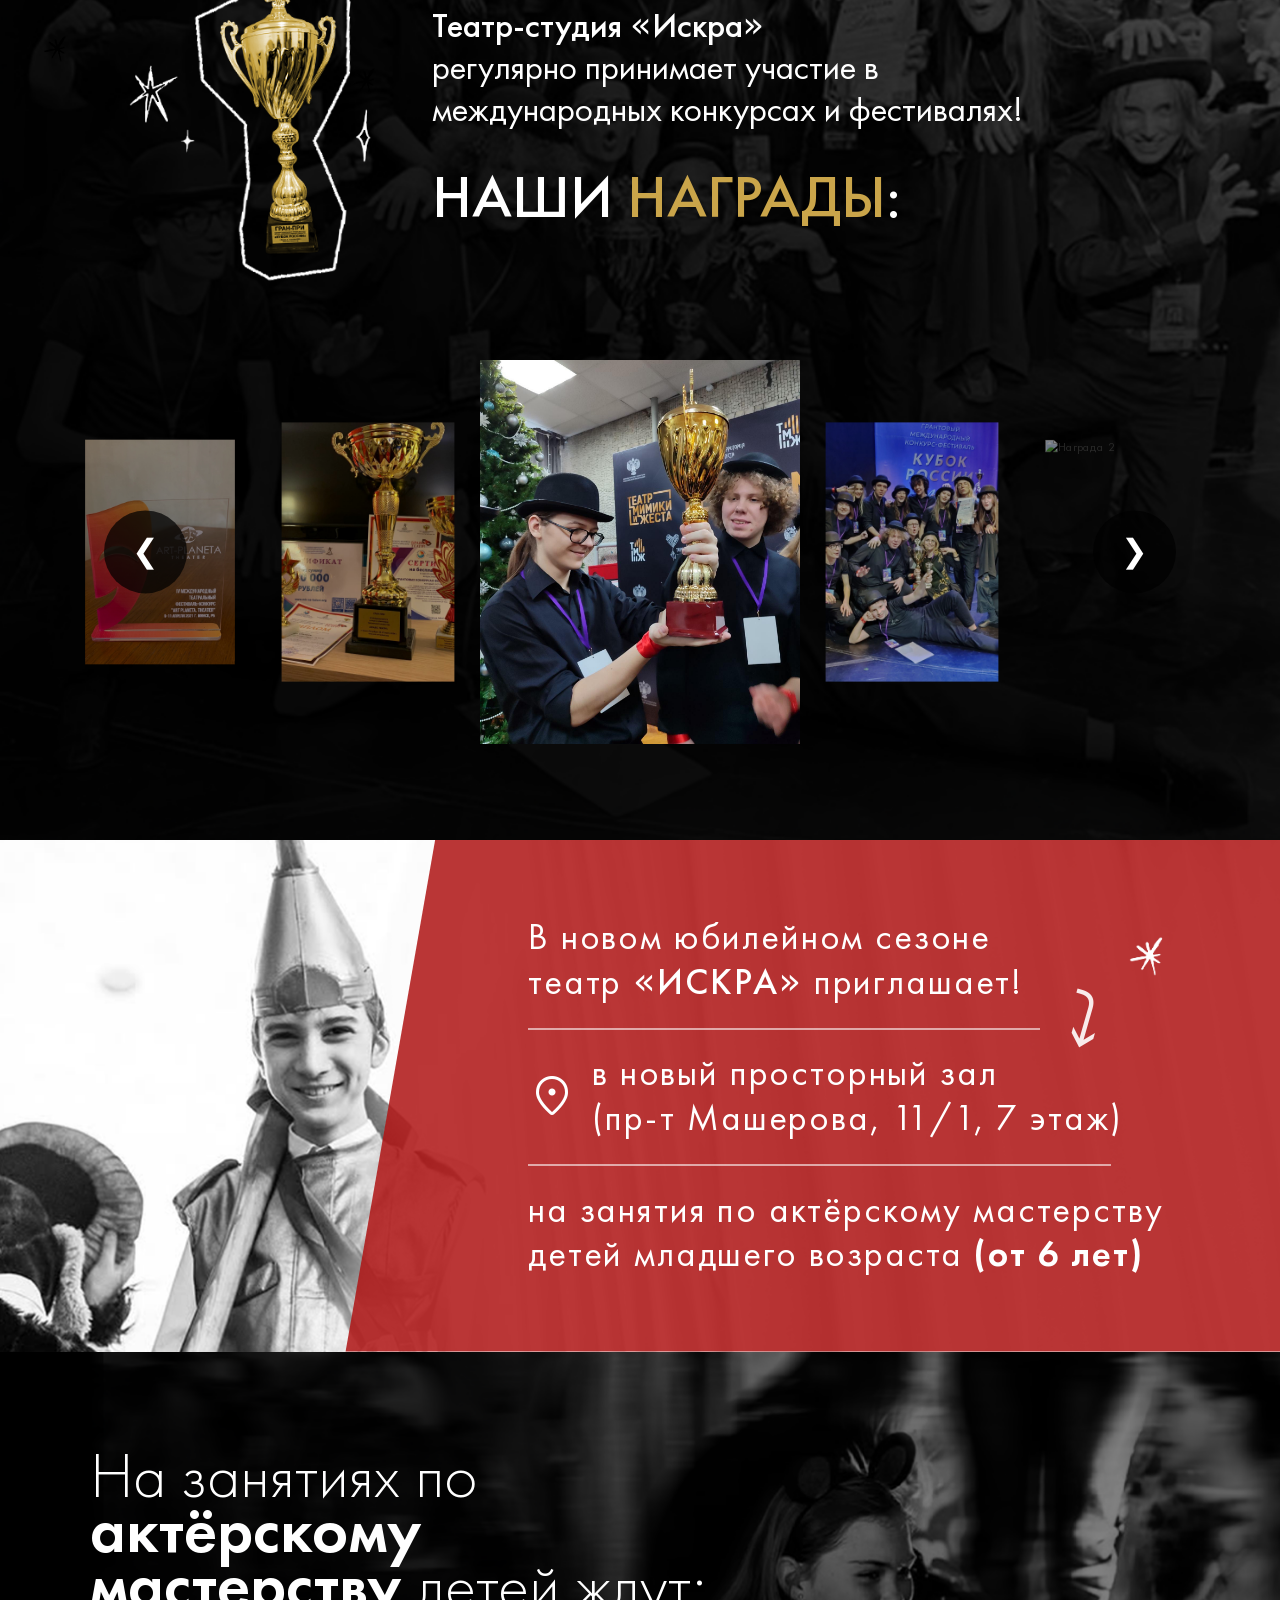
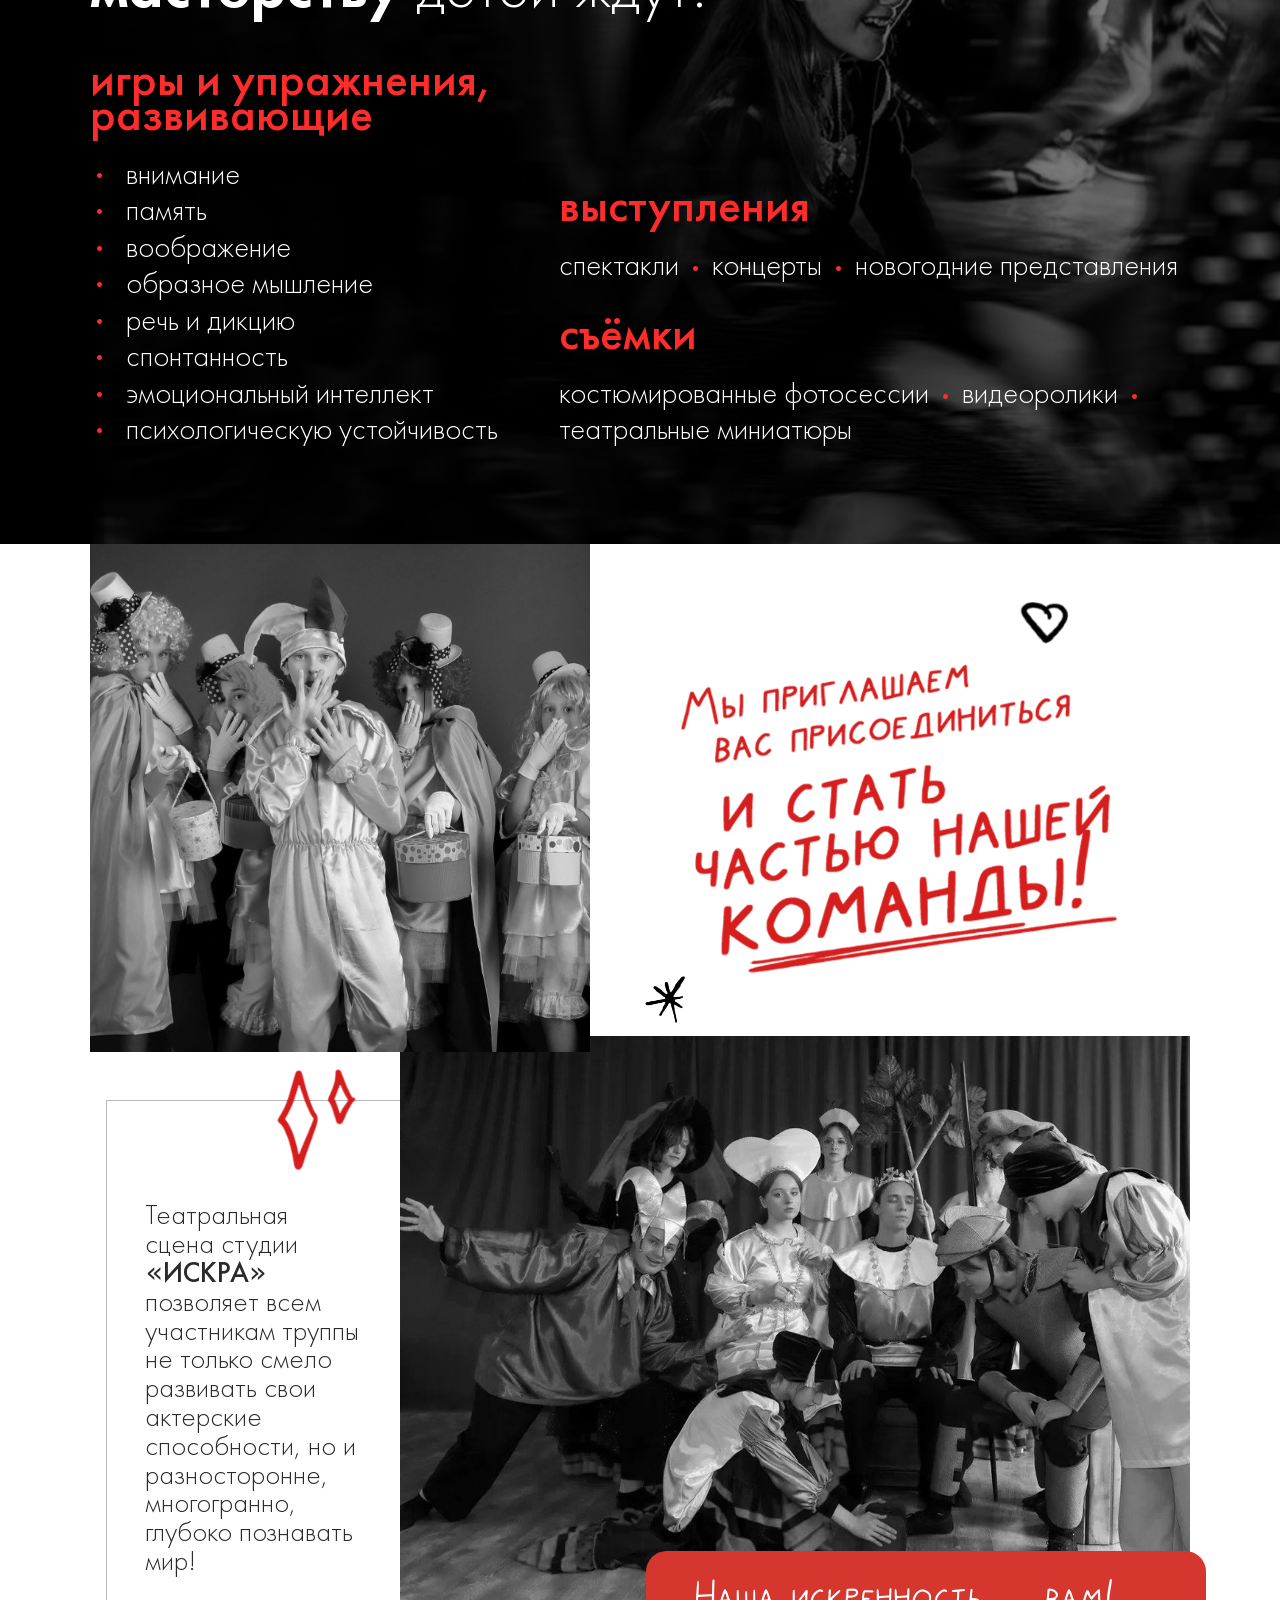
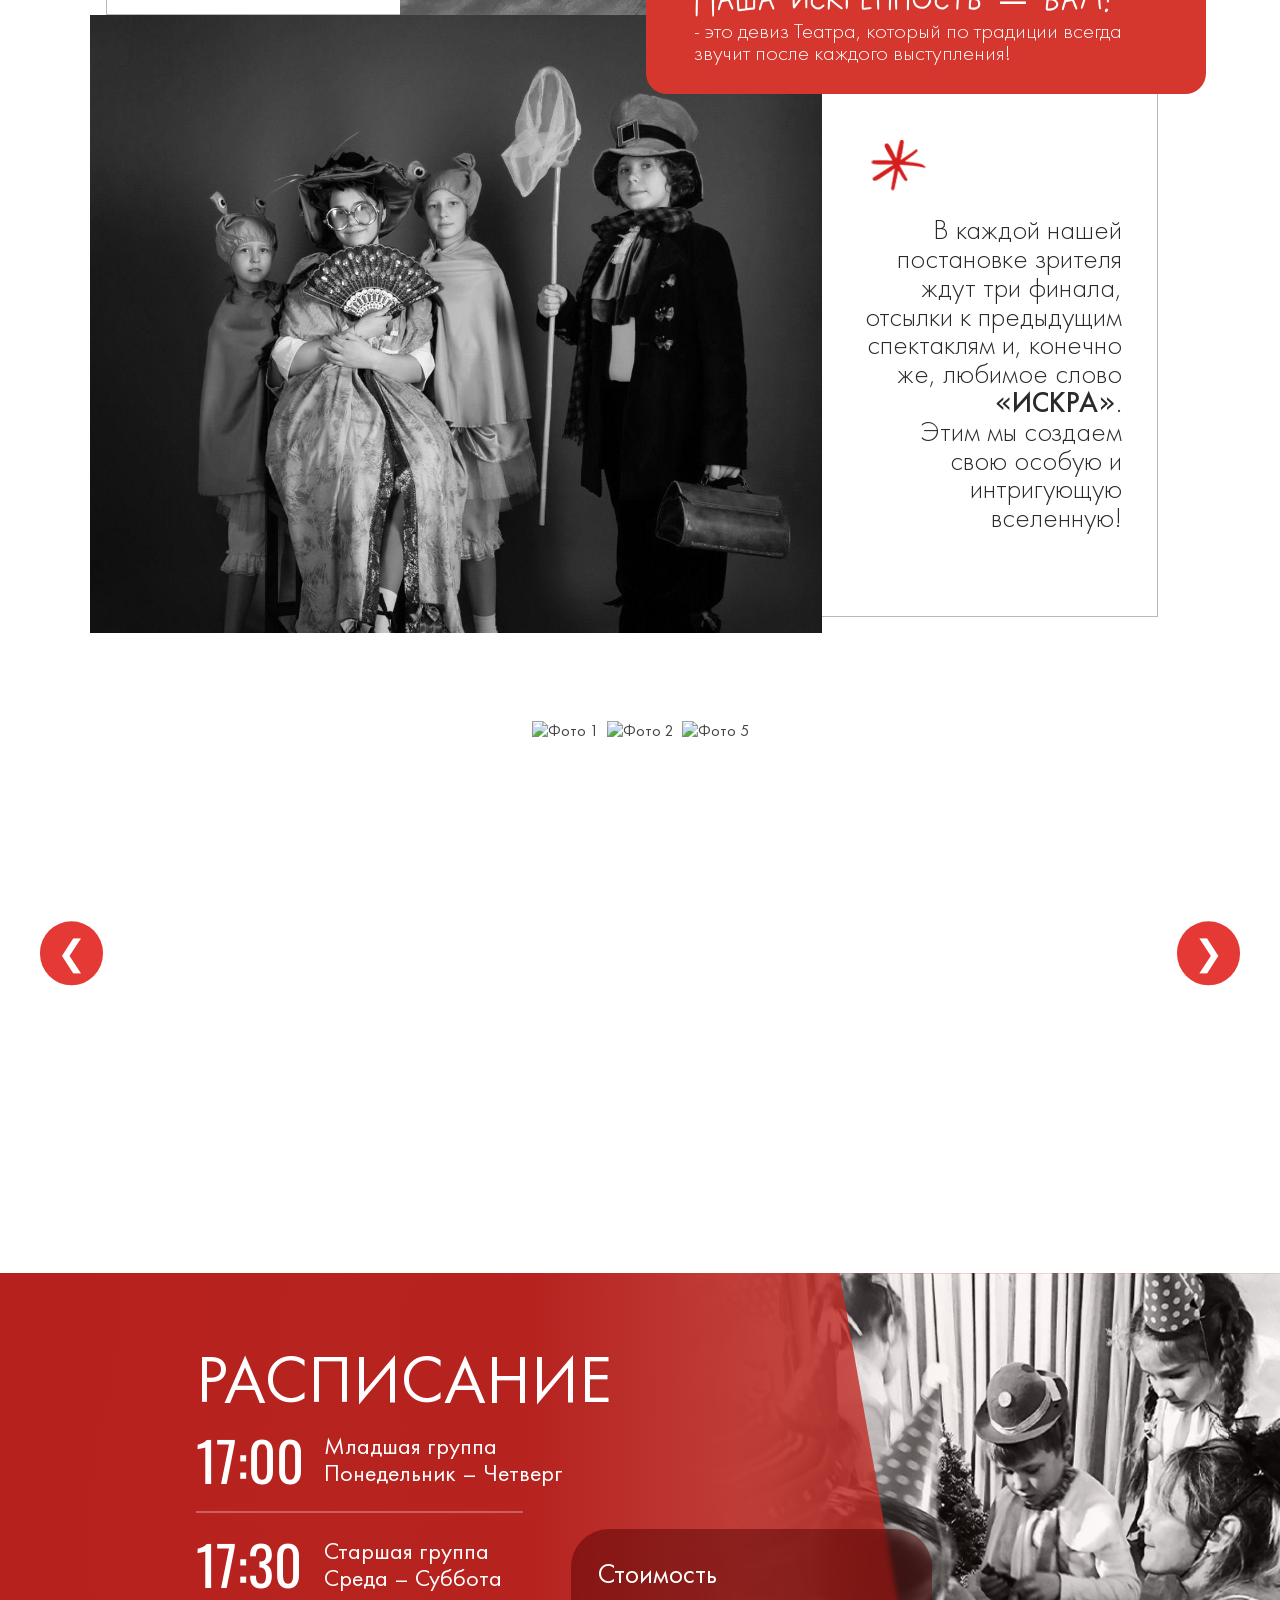
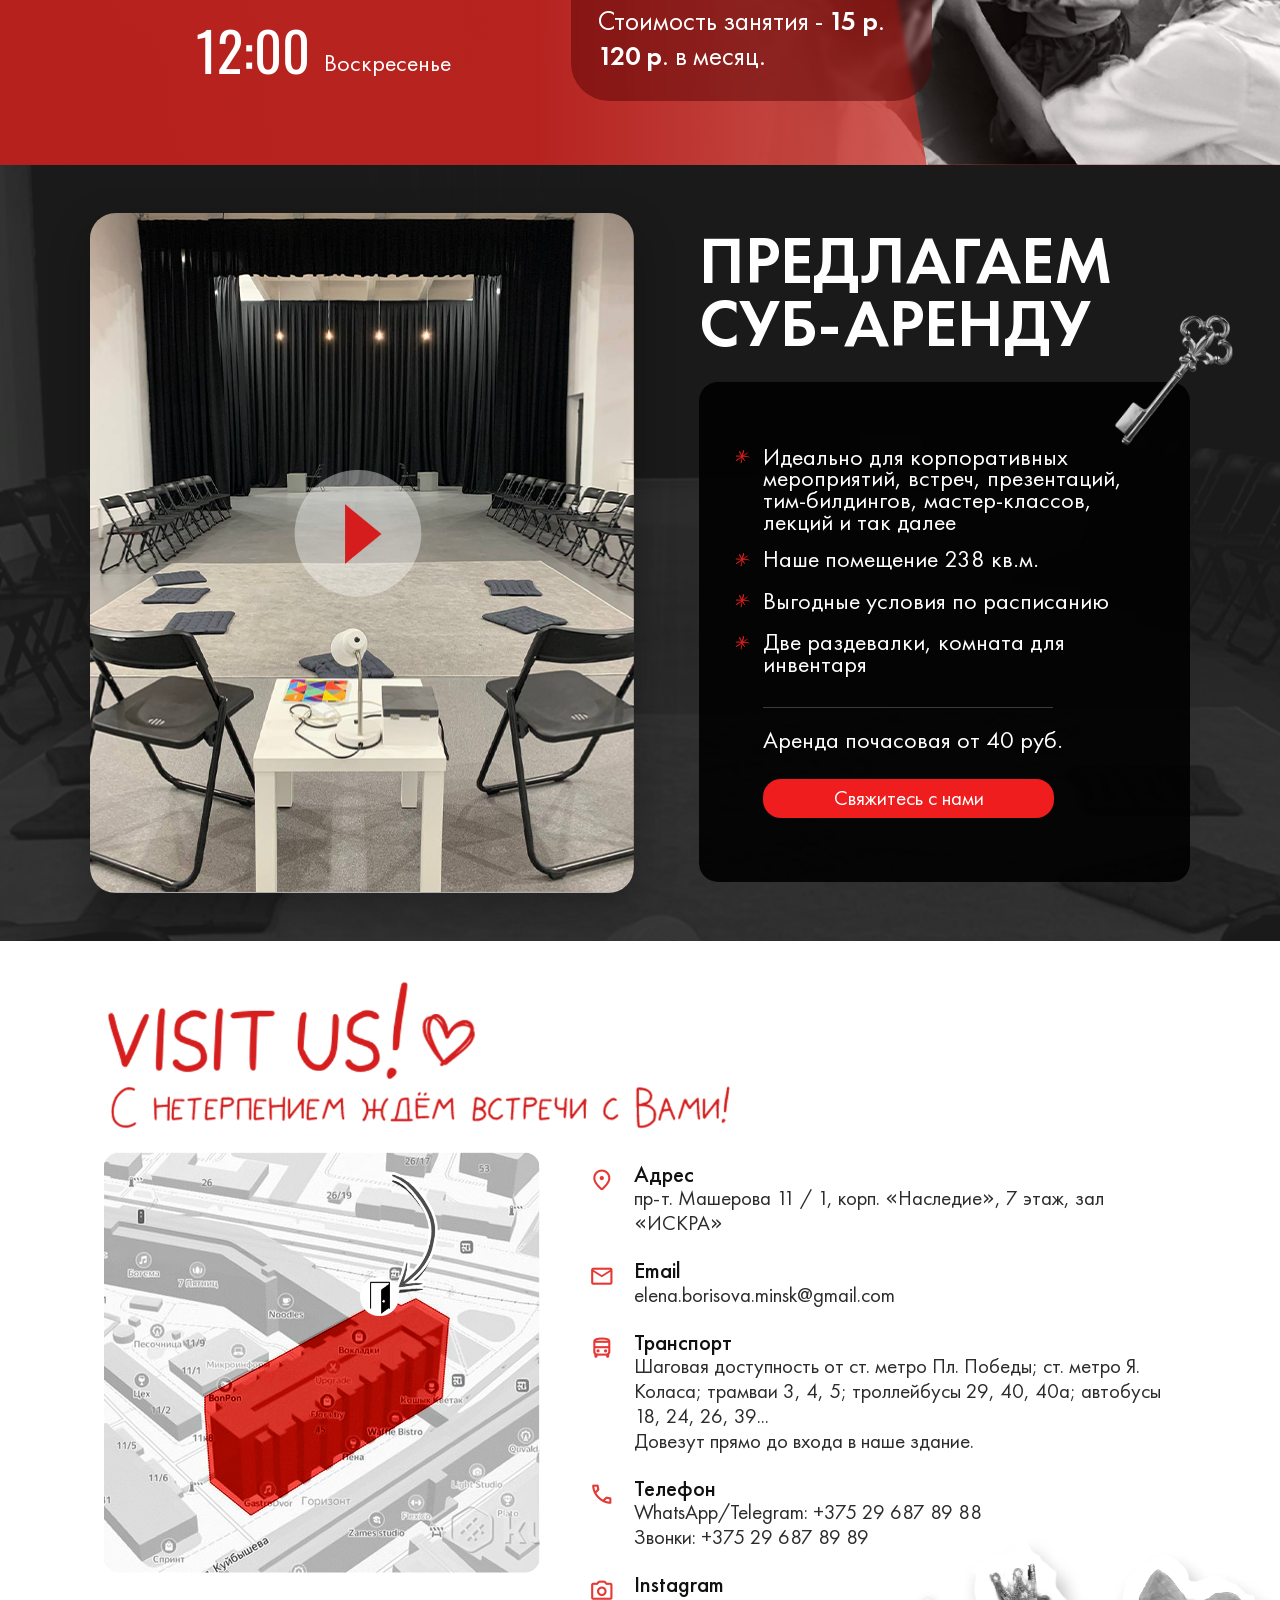
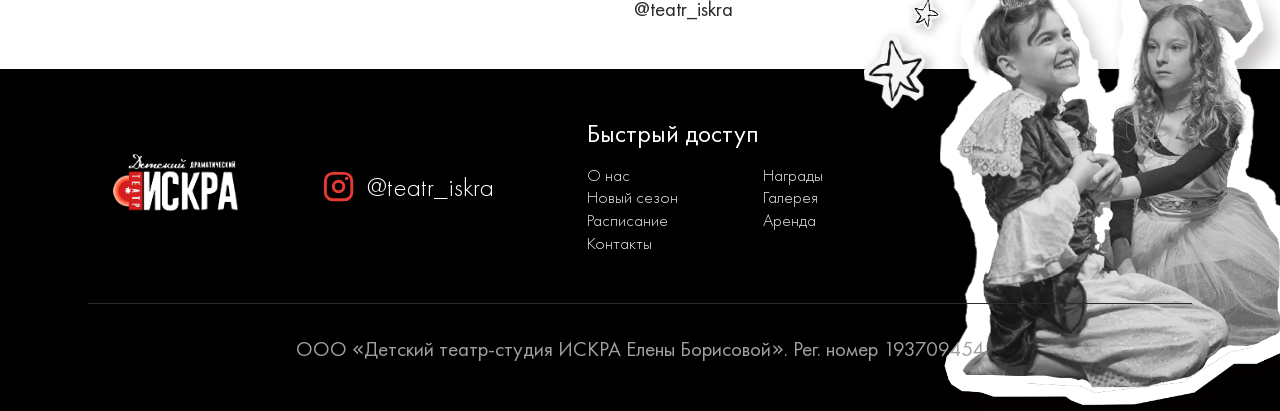
==== commit 205ce127: "UI fixes" ====
--- a/index.html
+++ b/index.html
@@ -162,7 +162,7 @@
 
                         <div class="awards__carousel" id="awardsCarousel">
                             <div class="awards__track" id="awardsTrack">
-                                <img src="img/11.JPG" alt="Награда 1" class="awards__slide">
+                                <img src="img/11.jpg" alt="Награда 1" class="awards__slide">
                                 <img src="img/23.JPG" alt="Награда 13" class="awards__slide">
                                 <img src="img/10.JPG" alt="Награда" class="awards__slide">
                                 <img src="img/22.JPG" alt="Награда 12" class="awards__slide">
@@ -675,11 +675,24 @@
             const nextBtn = document.querySelector('.gallery__arrow--next');
 
             function render() {
+                const mobile = window.innerWidth <= 800;
+
                 slides.forEach((slide) => {
                     slide.classList.remove('is-active', 'is-near', 'is-hidden');
                 });
 
                 slides.forEach((slide, index) => {
+                    if (mobile) {
+                        if (index === 1) {
+                            slide.classList.add('is-active');
+                        } else if (index === 0) {
+                            slide.classList.add('is-near');
+                        } else {
+                            slide.classList.add('is-hidden');
+                        }
+                        return;
+                    }
+
                     if (index === 1) {
                         slide.classList.add('is-active');
                     } else if (index === 0 || index === 2) {
@@ -705,6 +718,8 @@
             nextBtn?.addEventListener('click', next);
             prevBtn?.addEventListener('click', prev);
 
+            window.addEventListener('resize', render);
+
             render();
         })();
     </script>
--- a/style.css
+++ b/style.css
@@ -495,6 +495,10 @@
 
 /* ===== мелкая мобильная доводка ===== */
 @media (max-width: 600px) {
+    .hero {
+        background-position-x: 55%;
+    }
+
     .topbar__nav a {
         font-size: 2.6em;
     }
@@ -1148,8 +1152,12 @@
 
 /* ===== 600- ===== */
 @media (max-width: 600px) {
+    .invitation {
+        background-position-x: 15%;
+    }
+
     .invitation__content {
-        padding-left: var(--space-6);
+        padding-left: var(--space-5);
         margin-right: var(--space-0);
     }
 
@@ -1176,6 +1184,12 @@
 
     .invitation__divider.wide {
         width: 87%;
+    }
+}
+
+@media (max-width: 400px) {
+    .invitation__arrow {
+        display: none;
     }
 }
 
@@ -1325,6 +1339,10 @@
 
 /* ===== 600- ===== */
 @media (max-width: 600px) {
+    .invitation2 {
+        background-position-x: 55%;
+    }
+
     .invitation2__grid {
         max-width: 480px;
     }
@@ -1815,6 +1833,10 @@
 @media (max-width: 800px) {
     .gallery__track {
         gap: var(--space-1);
+    }
+
+    .gallery__slide {
+        max-width: calc(50% - var(--space-1) / 2);
     }
 
     .gallery__slide.is-active:hover {
